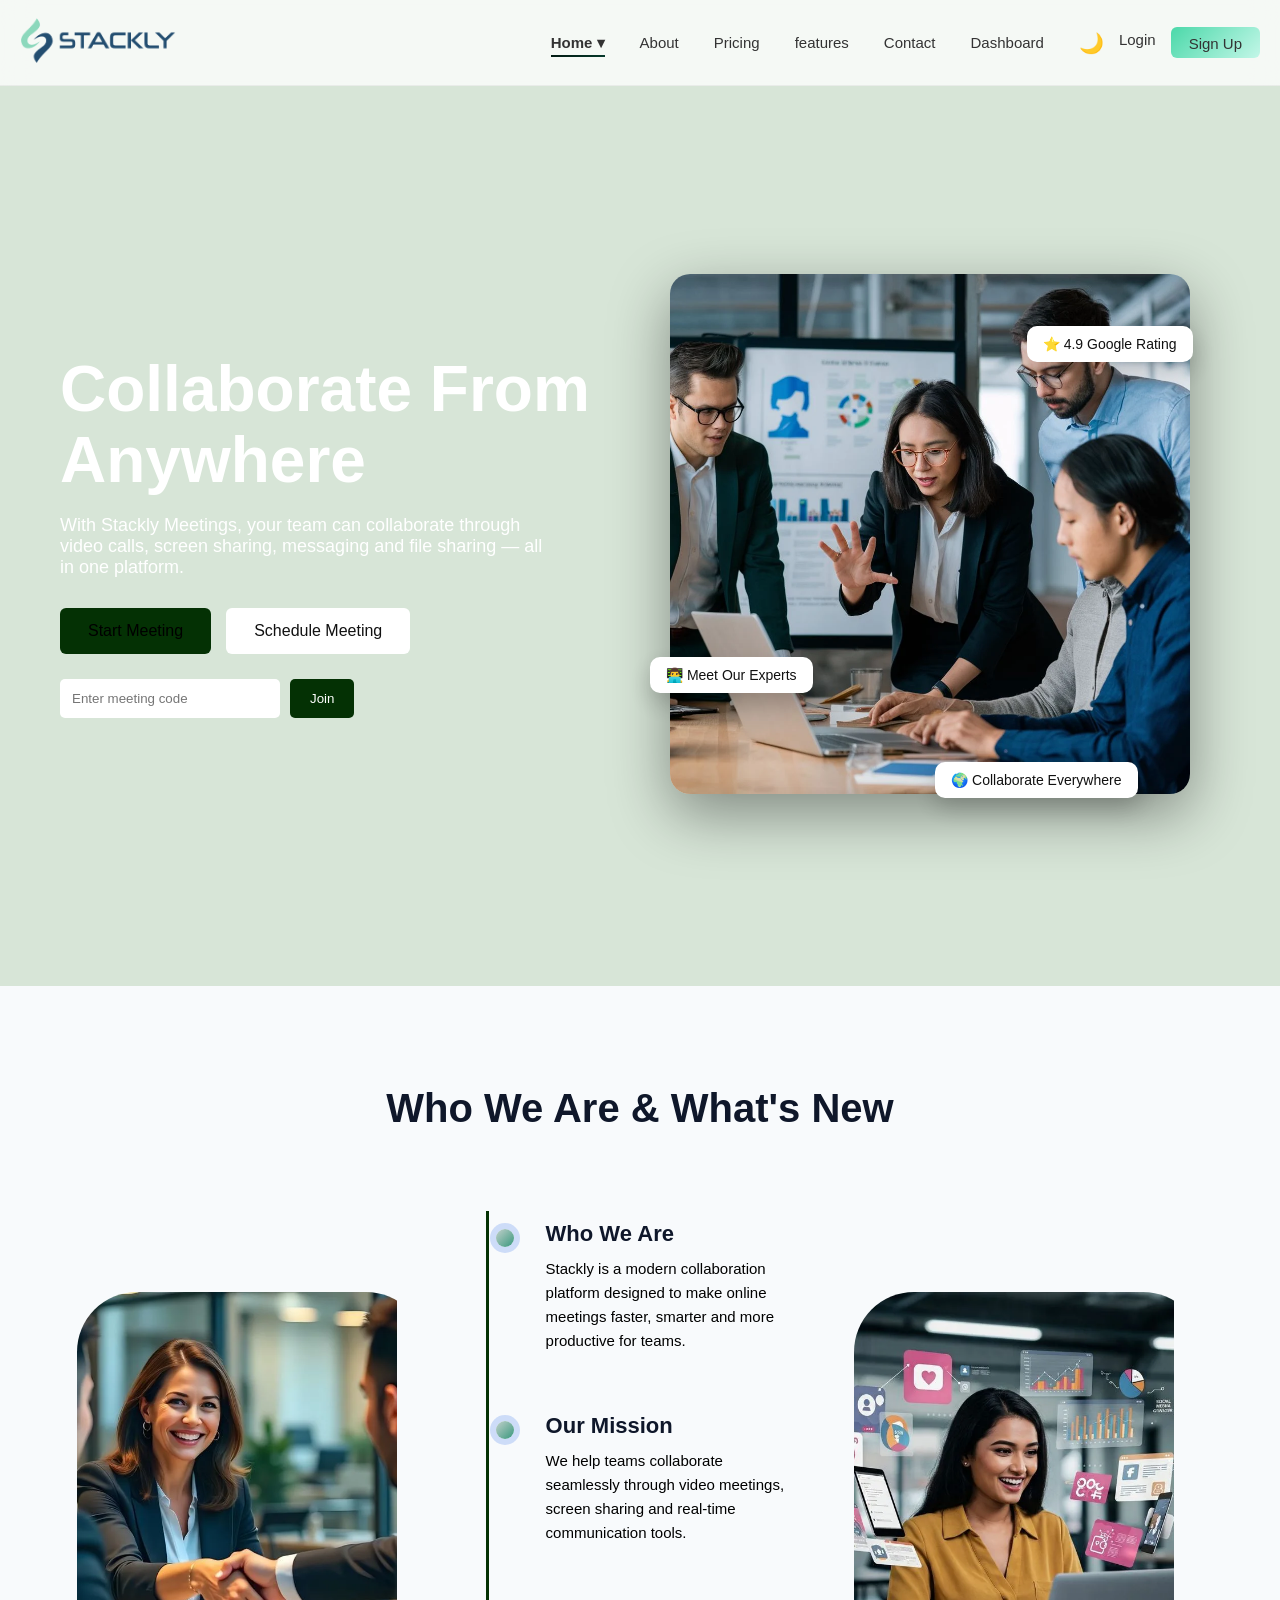
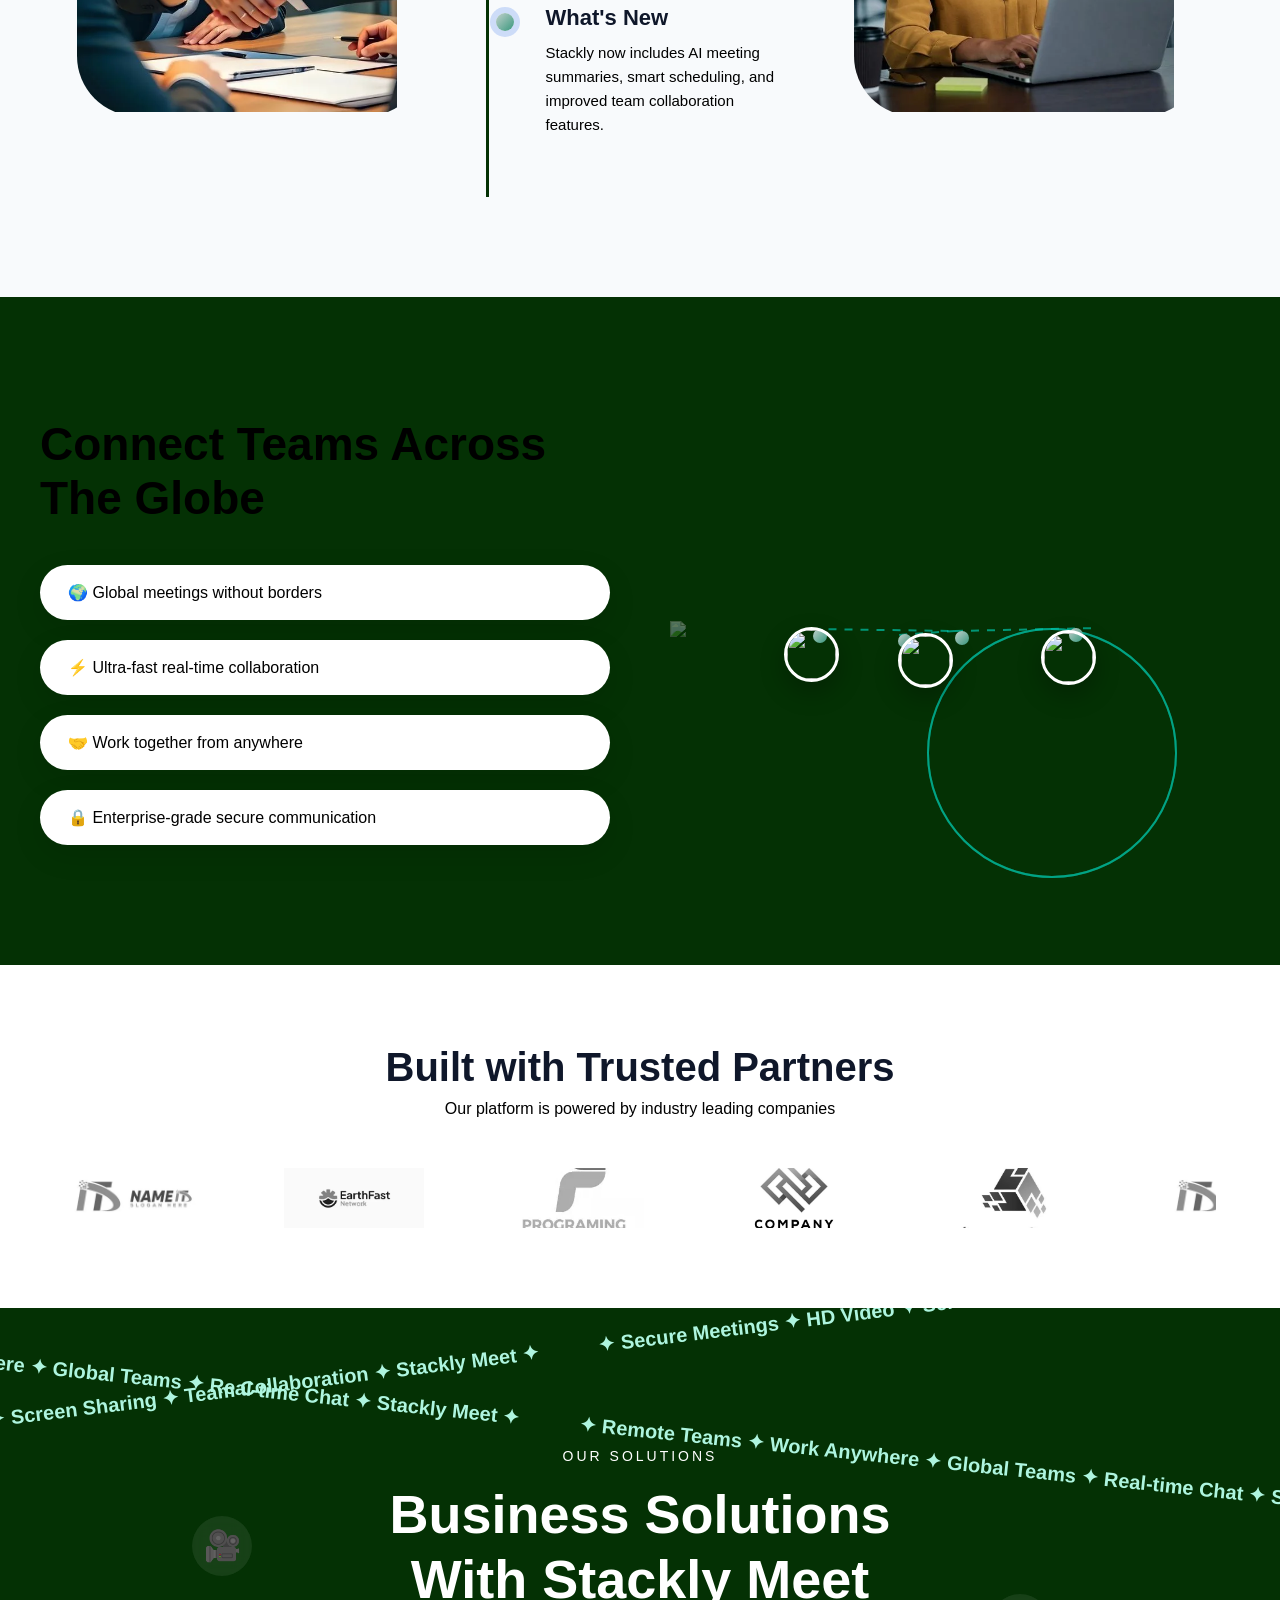
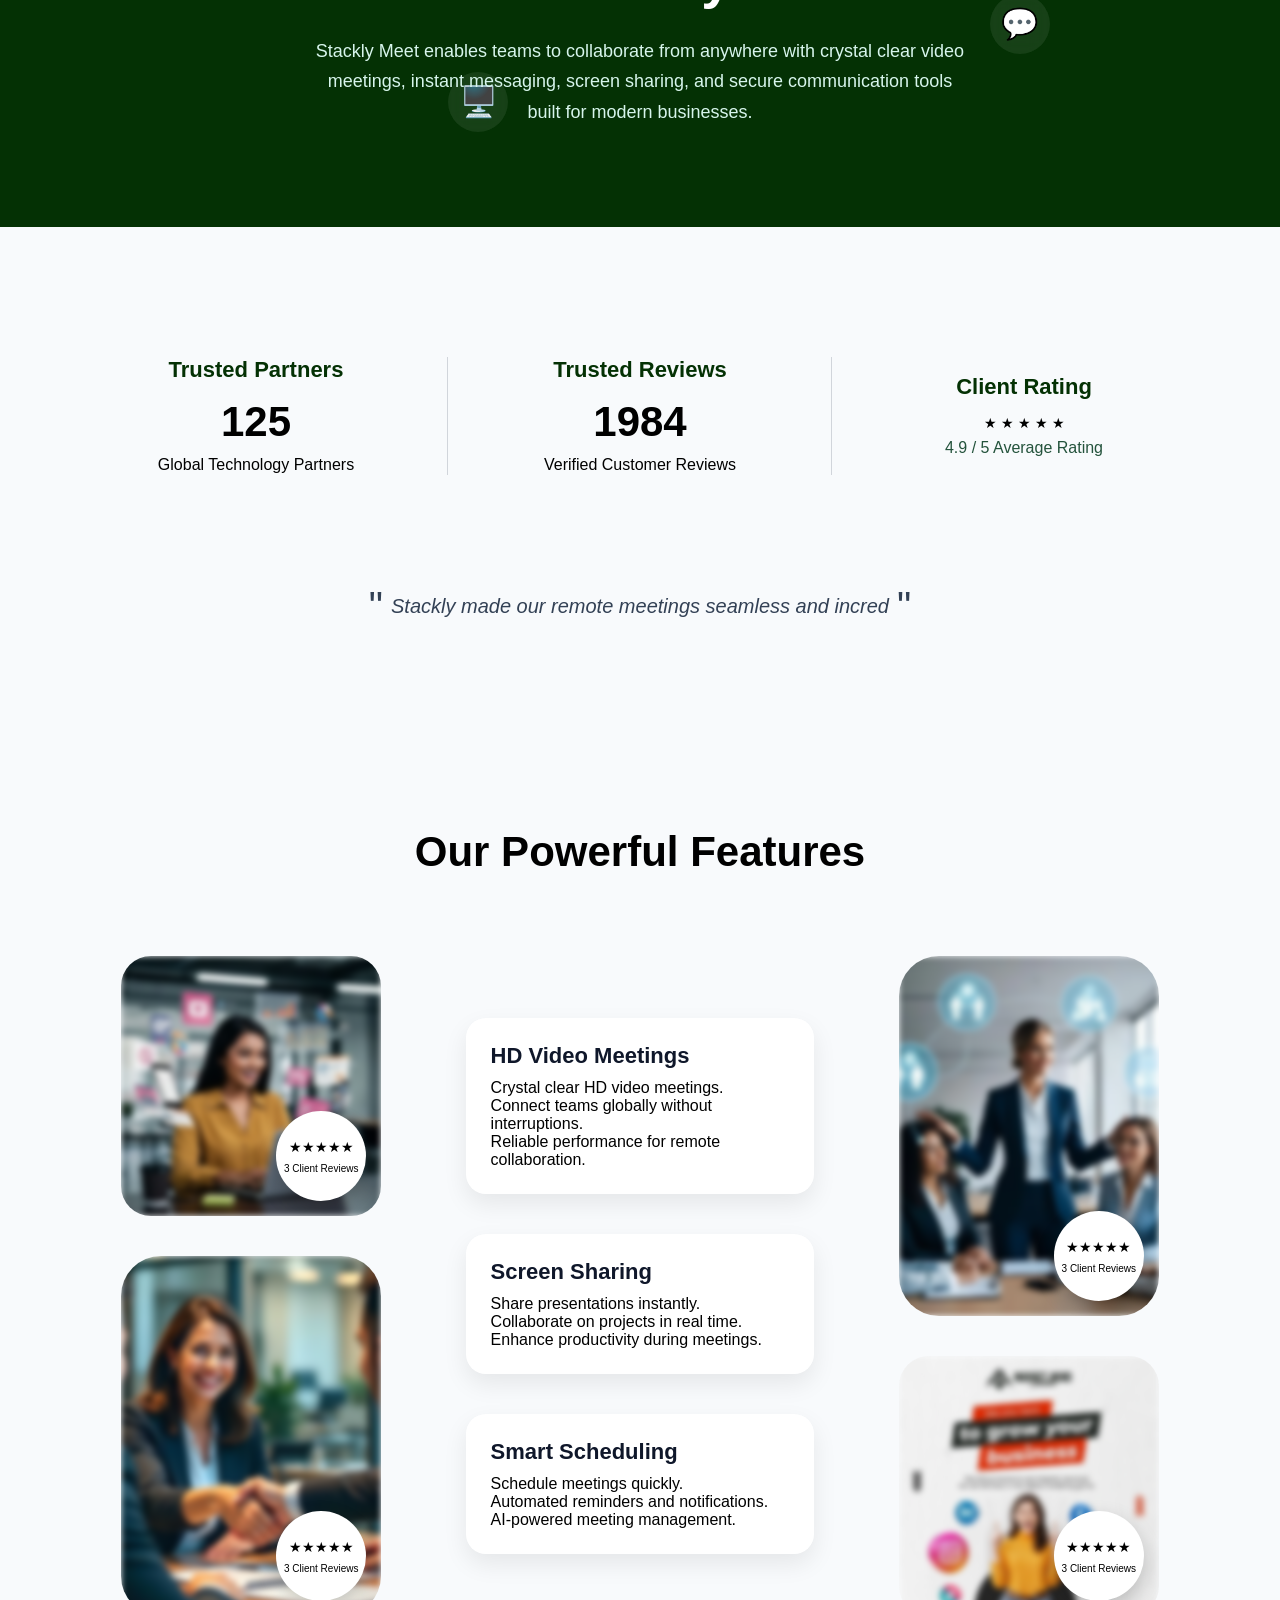
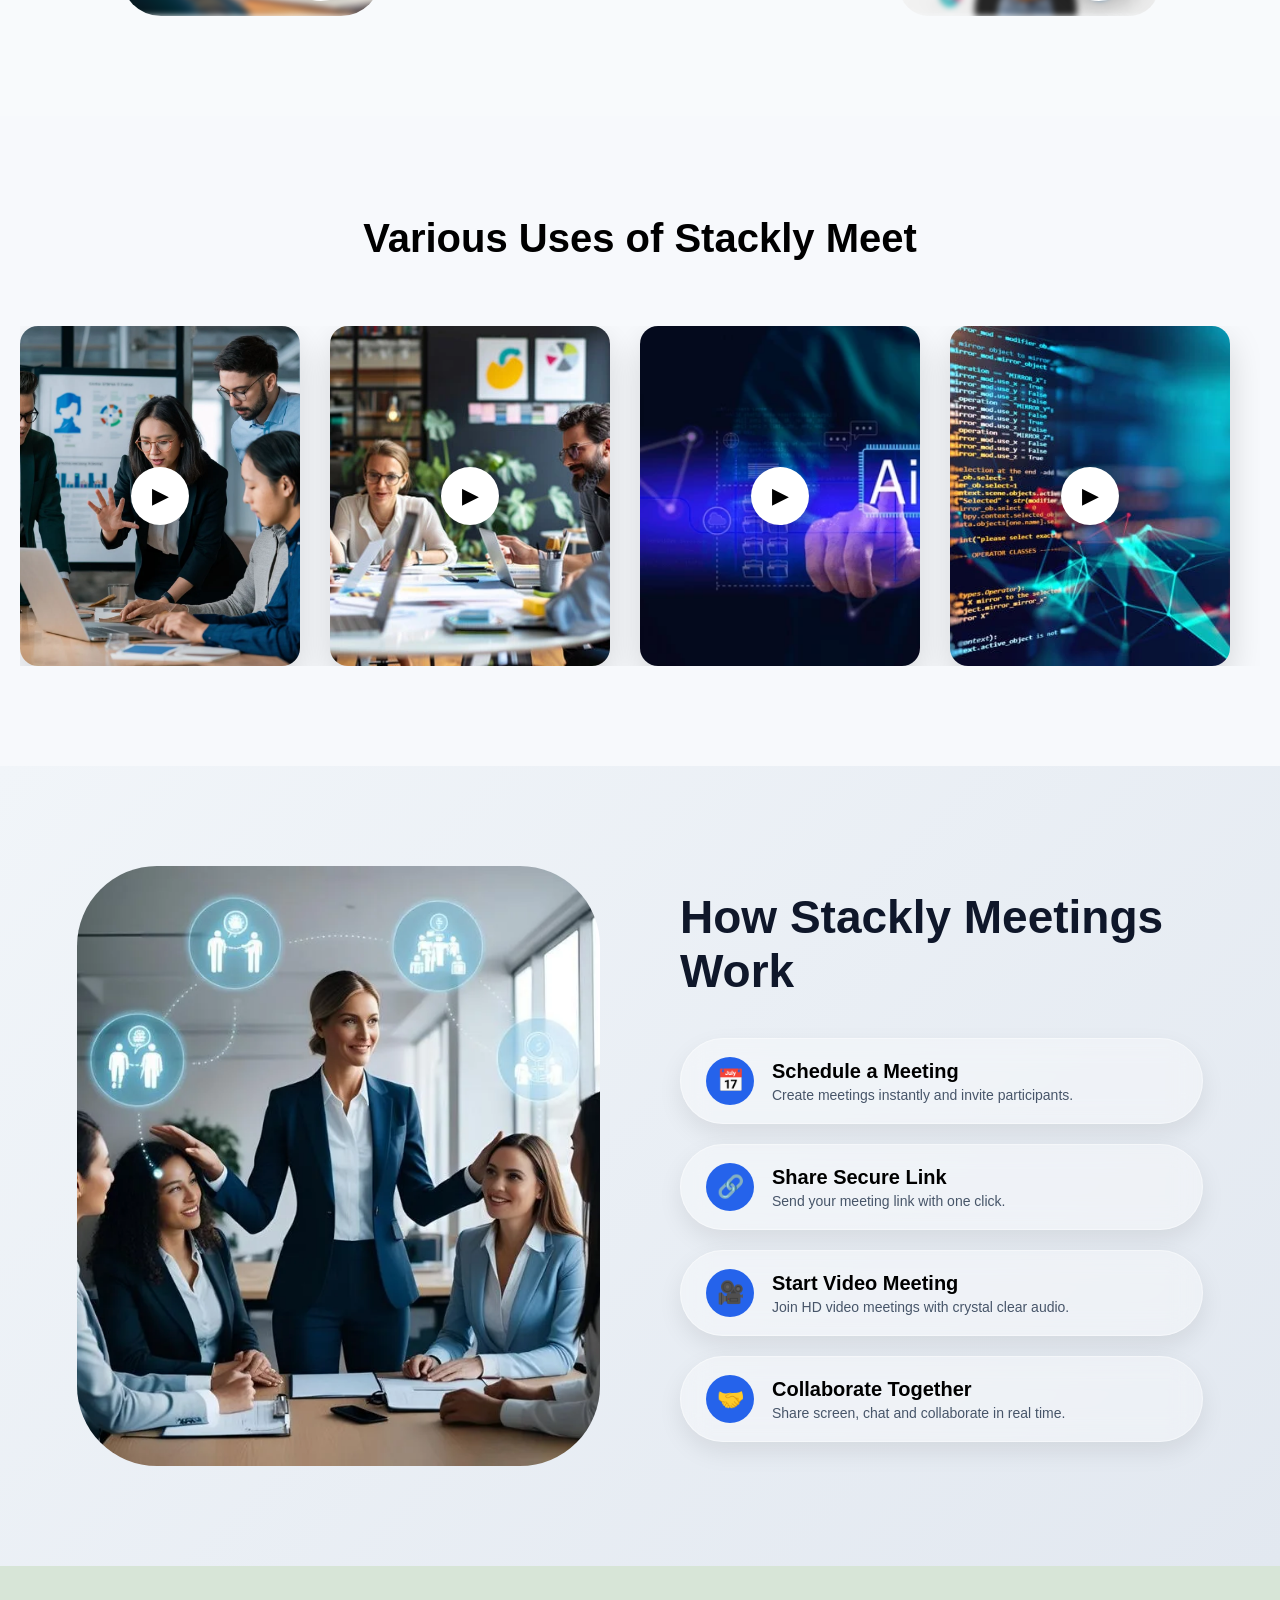
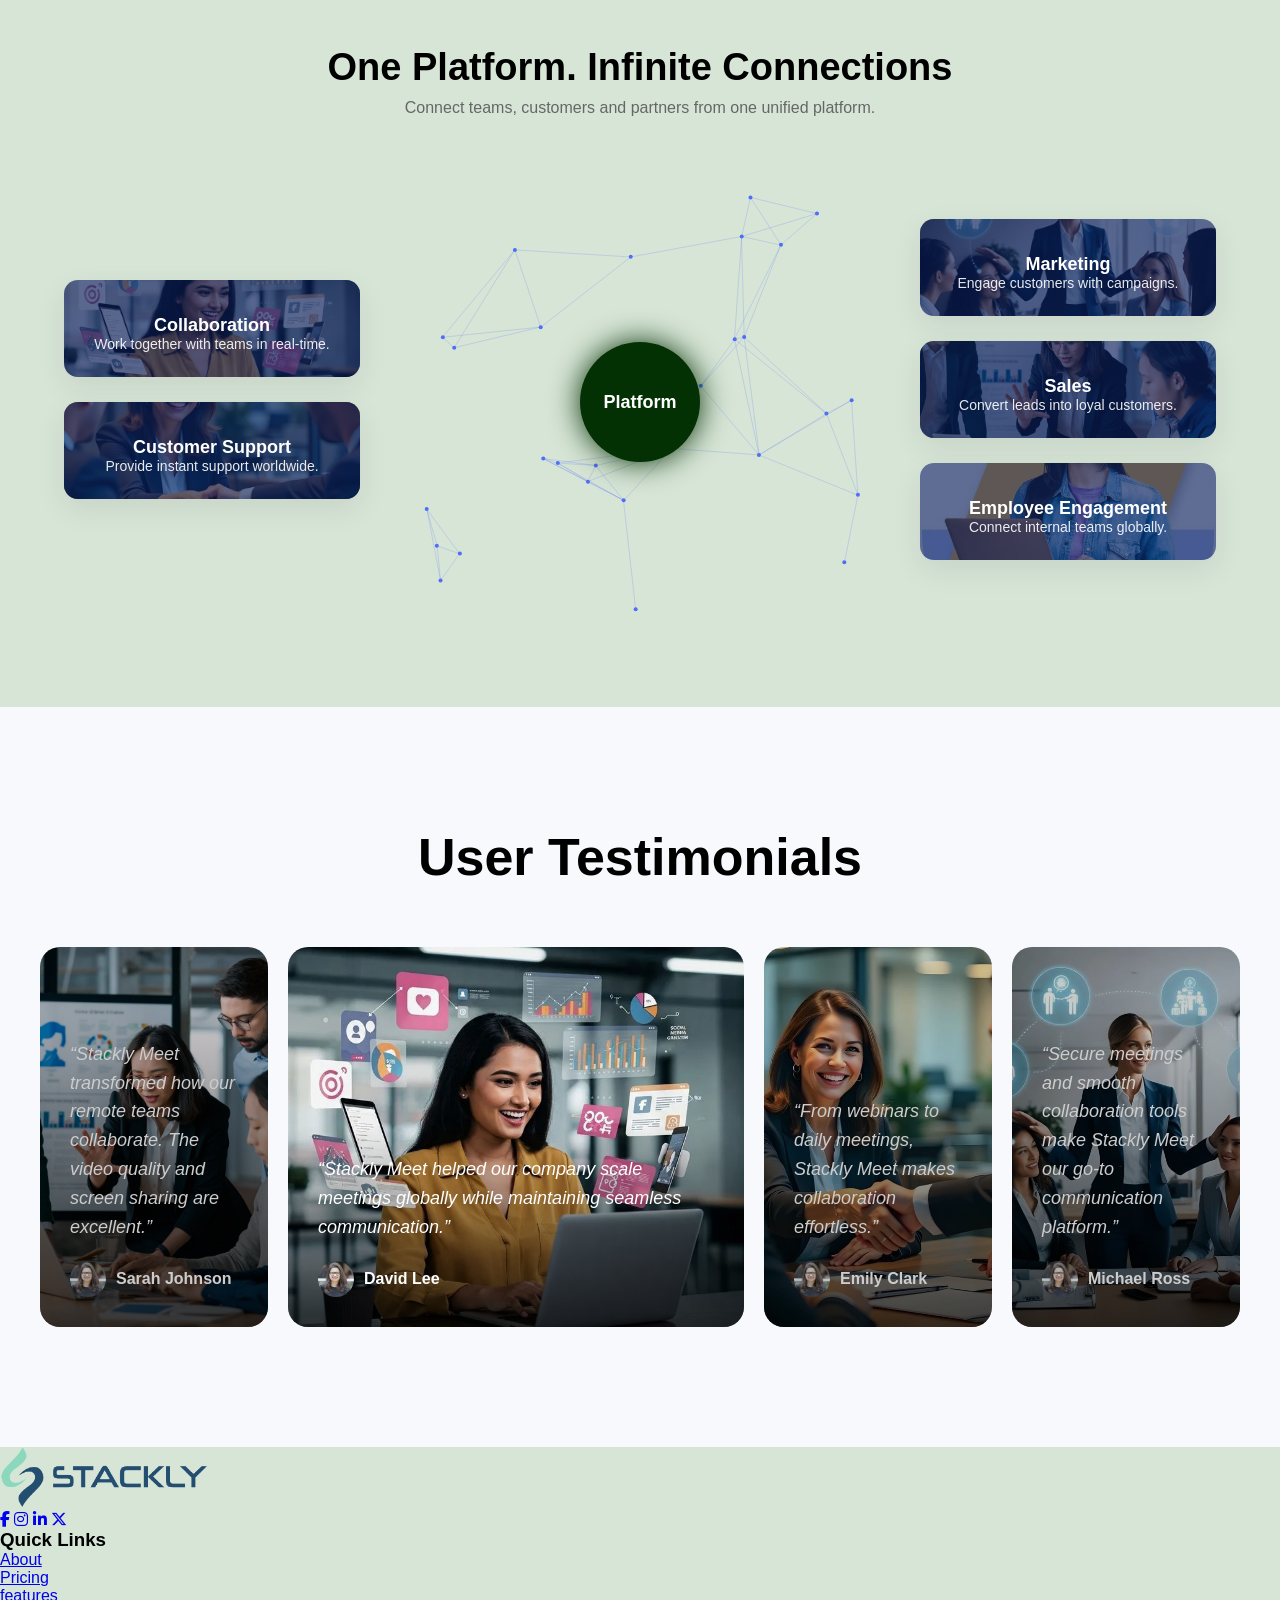
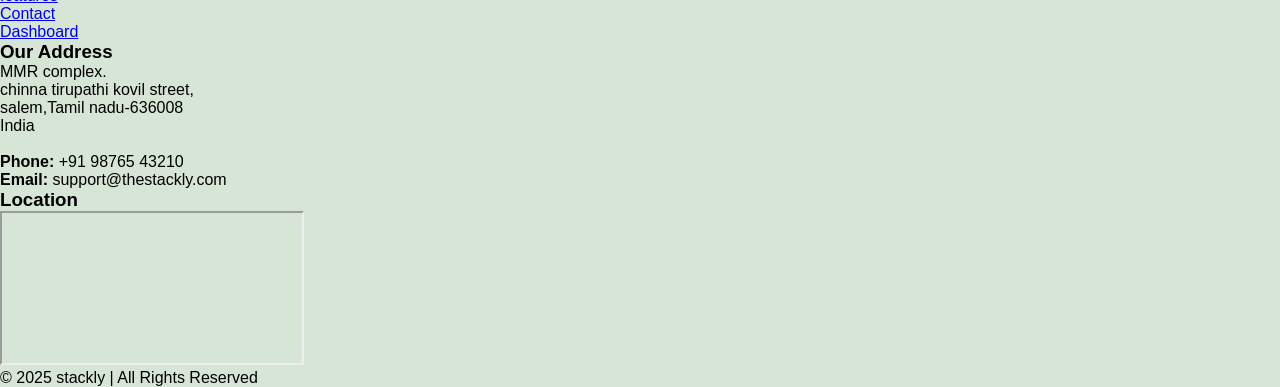
==== index.html @ 411fa5bf "Add files via upload" ====
<!DOCTYPE html>
<html lang="en">
<head>
<meta charset="UTF-8">
<meta name="viewport" content="width=device-width, initial-scale=1.0">
<link rel="stylesheet" href="style.css">
<link rel="stylesheet" href="https://unpkg.com/aos@2.3.4/dist/aos.css"/>
<link rel="stylesheet" href="https://cdnjs.cloudflare.com/ajax/libs/font-awesome/6.5.0/css/all.min.css">

<script src="https://unpkg.com/aos@2.3.4/dist/aos.js"></script>

<title>Stackly Teams </title>
<script src="https://cdnjs.cloudflare.com/ajax/libs/gsap/3.12.5/gsap.min.js"></script>

<script src="https://cdnjs.cloudflare.com/ajax/libs/gsap/3.12.5/ScrollTrigger.min.js"></script>
<link rel="stylesheet" href="https://unpkg.com/aos@2.3.4/dist/aos.css"/>
<script src="https://unpkg.com/@lottiefiles/lottie-player@latest/dist/lottie-player.js"></script>
<link rel="stylesheet" href="https://unpkg.com/aos@2.3.4/dist/aos.css"/>


</head>

<script src="https://unpkg.com/aos@2.3.4/dist/aos.js"></script>

<script>
AOS.init({
duration:1000,
once:true
});
</script>
<body>
    

<header class="header" id="header">

<div class="nav-container">

<!-- STACKLY LOGO -->

<div class="logo">
    <a href="./index.html">
<img src="./logo.webp" alt="Stackly Logo"></a>
</div>

<div class="menu-toggle" id="menuToggle">☰</div>

<ul class="nav-menu" id="navMenu">

<li class="dropdown">

<a href="./index.html" class="active">Home ▾</a>

<div class="dropdown-menu">
<a href="./index.html">Home 1</a>
<a href="./home2.html">Home 2</a>
</div>

</li>

<li><a href="./about.html">About</a></li>
<li><a href="./pricing.html">Pricing</a></li>
<li><a href="./features.html">features</a></li>
<li><a href="./contact.html">Contact</a></li>
<li><a href="./dashboard.html">Dashboard</a></li>

<li class="nav-buttons">

<span class="dark-toggle" id="darkToggle">🌙</span>

<a href="login.html" class="login-btn">Login</a>
<a href="signup.html" class="signup-btn">Sign Up</a>

</li>

</ul>

</div>

</header>
<script src="https://unpkg.com/aos@2.3.4/dist/aos.js"></script>

<script>
AOS.init({
duration:1000,
once:true
});
</script>
<!-- -------------------- -->


<section class="stackly-hero">

    <video class="stackly-hero-bg" autoplay muted loop playsinline>
    <source src="./bg.mp4" type="video/mp4">
    </video>
    
    <div class="stackly-hero-overlay"></div>
    
    <div class="stackly-hero-container">
    
    <!-- LEFT CONTENT -->
    
    <div class="stackly-hero-text">
    
    <h1 class="stackly-hero-title">
    Collaborate From Anywhere
    </h1>
    
    <p class="stackly-hero-desc">
    With Stackly Meetings, your team can collaborate through video calls,
    screen sharing, messaging and file sharing — all in one platform.
    </p>
    
    <div class="stackly-hero-buttons">
    
    <button class="stackly-btn-primary" onclick="stacklyStartMeeting()">
    Start Meeting
    </button>
    
    <button class="stackly-btn-secondary" onclick="stacklyScheduleMeeting()">
    Schedule Meeting
    </button>
    
    </div>
    
    <div class="stackly-meeting-input">
    
    <input type="text" id="stacklyMeetingCode" placeholder="Enter meeting code">
    
    <button onclick="stacklyJoinMeeting()">Join</button>
    
    </div>
    
    <div class="stackly-error" id="stacklyErrorText">
    Please enter meeting code
    </div>
    
    </div>
    
    
    <!-- RIGHT IMAGE -->
    
    <div class="stackly-hero-image">
    
    <img src="./meet.webp" alt="meeting image">
    
    
    <div class="stackly-float-card card1">
    ⭐ 4.9 Google Rating
    </div>
    
    <div class="stackly-float-card card2">
    👨‍💻 Meet Our Experts
    </div>
    
    <div class="stackly-float-card card3">
    🌍 Collaborate Everywhere
    </div>
    
    </div>
    
    </div>
    
    </section>


    <style>
        .stackly-hero{
position:relative;
width:100%;
min-height:100vh;
display:flex;
align-items:center;
overflow:hidden;
}

.stackly-hero-bg{
position:absolute;
top:0;
left:0;
width:100%;
height:100%;
object-fit:cover;
z-index:0;
}

.stackly-hero-overlay{
position:absolute;
top:0;
left:0;
width:100%;
height:100%;
/* background:rgba(0,0,0,0.45); */
z-index:1;
}

.stackly-hero-container{
position:relative;
z-index:2;
max-width:1200px;
margin:auto;
display:flex;
align-items:center;
gap:60px;
padding:80px 20px;
color:white;
}

/* LEFT CONTENT */

.stackly-hero-text{
flex:1;
animation:stacklyFadeUp 1s ease forwards;
}

.stackly-hero-title{
font-size:64px;
font-weight:800;
line-height:1.1;
margin-bottom:20px;
}

.stackly-hero-desc{
font-size:18px;
margin-bottom:30px;
max-width:500px;
}

/* BUTTONS */

.stackly-hero-buttons{
display:flex;
gap:15px;
margin-bottom:25px;
}

.stackly-btn-primary{
background: rgb(4, 49, 4);
border:none;
padding:14px 28px;
color:black;
font-size:16px;
border-radius:6px;
cursor:pointer;
}

.stackly-btn-secondary{
background:white;
color:#111;
border:none;
padding:14px 28px;
font-size:16px;
border-radius:6px;
cursor:pointer;
}

/* MEETING INPUT */

.stackly-meeting-input{
display:flex;
gap:10px;
}

.stackly-meeting-input input{
padding:12px;
border:none;
border-radius:5px;
width:220px;
}

.stackly-meeting-input button{
padding:12px 20px;
background:rgb(4, 49, 4);
border:none;
color:white;
border-radius:5px;
cursor:pointer;
}

.stackly-error{
color:rgb(4, 49, 4);
margin-top:10px;
display:none;
}

/* RIGHT IMAGE */

.stackly-hero-image{
flex:1;
position:relative;
animation:stacklyFadeUp 1.5s ease forwards;
}

.stackly-hero-image img{
width:100%;
max-width:520px;
border-radius:20px;
box-shadow:0 20px 60px rgba(0,0,0,0.4);
}

/* FLOATING CARDS */

.stackly-float-card{
position:absolute;
background:white;
color:#111;
padding:10px 16px;
border-radius:10px;
font-size:14px;
box-shadow:0 10px 25px rgba(0,0,0,0.2);
animation:stacklyFloat 4s ease-in-out infinite;
}

.card1{
top:10%;
right:5%;
}

.card2{
bottom:20%;
left:-20px;
}

.card3{
bottom:0;
right:15%;
}

/* ANIMATIONS */

@keyframes stacklyFadeUp{
from{
opacity:0;
transform:translateY(40px);
}
to{
opacity:1;
transform:translateY(0);
}
}

@keyframes stacklyFloat{
0%{transform:translateY(0)}
50%{transform:translateY(-10px)}
100%{transform:translateY(0)}
}


@media (max-width:1024px){

.stackly-hero-title{
font-size:48px;
}

.stackly-hero-container{
flex-direction:column;
text-align:center;
}

.stackly-hero-image img{
max-width:420px;
}

}

@media (max-width:768px){

.stackly-hero-title{
font-size:36px;
}

.stackly-meeting-input{
flex-direction:column;
align-items:center;
}

.stackly-meeting-input input{
width:100%;
max-width:260px;
}

}

@media (max-width:480px){

.stackly-hero-title{
font-size:30px;
}

.stackly-hero-desc{
font-size:15px;
}

.stackly-hero-buttons{
flex-direction:column;
}

.stackly-float-card{
font-size:12px;
padding:8px 12px;
}

}
        </style>

        <script>
            

function stacklyStartMeeting(){
window.location.href="404.html";
}

function stacklyScheduleMeeting(){
window.location.href="404.html";
}

function stacklyJoinMeeting(){

let code=document.getElementById("stacklyMeetingCode").value.trim();

let error=document.getElementById("stacklyErrorText");

if(code===""){
error.style.display="block";
}
else{
window.location.href="404.html";
}

}

</script>

<!-- ------------------- -->

<section class="stk-about-section">

    <h2 class="stk-about-title" data-aos="fade-up">Who We Are & What's New</h2>
    
    <div class="stk-about-wrapper">
    
    <!-- LEFT IMAGE -->
    <div class="stk-about-img-box" data-aos="fade-right">
    
    <div class="stk-img-container">
    
    <img src="./meet2.webp" class="stk-about-img">
    
    <div class="stk-img-overlay">
    
    <lottie-player 
    src="https://assets2.lottiefiles.com/packages/lf20_usmfx6bp.json"
    background="transparent"
    speed="1"
    loop
    autoplay>
    </lottie-player>
    
    </div>
    
    </div>
    
    </div>
    
    
    <!-- CENTER CONTENT -->
    <div class="stk-about-center">
    
    <div class="stk-about-item" data-aos="fade-up">
    
    <div class="stk-dot"></div>
    
    <lottie-player
    src="https://assets10.lottiefiles.com/packages/lf20_tno6cg2w.json"
    background="transparent"
    speed="1"
    style="width:60px">
    </lottie-player>
    
    <h3>Who We Are</h3>
    
    <p>
    Stackly is a modern collaboration platform designed to make
    online meetings faster, smarter and more productive for teams.
    </p>
    
    </div>
    
    
    <div class="stk-about-item" data-aos="fade-up" data-aos-delay="200">
    
    <div class="stk-dot"></div>
    
    <lottie-player
    src="https://assets4.lottiefiles.com/packages/lf20_5ngs2ksb.json"
    background="transparent"
    speed="1"
    style="width:60px">
    </lottie-player>
    
    <h3>Our Mission</h3>
    
    <p>
    We help teams collaborate seamlessly through video meetings,
    screen sharing and real-time communication tools.
    </p>
    
    </div>
    
    
    <div class="stk-about-item" data-aos="fade-up" data-aos-delay="400">
    
    <div class="stk-dot"></div>
    
    <lottie-player
    src="https://assets9.lottiefiles.com/packages/lf20_qp1q7mct.json"
    background="transparent"
    speed="1"
    style="width:60px">
    </lottie-player>
    
    <h3>What's New</h3>
    
    <p>
    Stackly now includes AI meeting summaries, smart scheduling,
    and improved team collaboration features.
    </p>
    
    </div>
    
    </div>
    
    
    <!-- RIGHT IMAGE -->
    <div class="stk-about-img-box" data-aos="fade-left">
    
    <div class="stk-img-container">
    
    <img src="./meet1.webp" class="stk-about-img">
    
    <div class="stk-img-overlay">
    
    <lottie-player
    src="https://assets2.lottiefiles.com/packages/lf20_usmfx6bp.json"
    background="transparent"
    speed="1"
    loop
    autoplay>
    </lottie-player>
    
    </div>
    
    </div>
    
    </div>
    
    </div>
    
    </section>

    <style>
        /* SECTION */

.stk-about-section{

padding:100px 6%;
background:#f8fafc;
font-family:Arial, sans-serif;

}


/* TITLE */

.stk-about-title{

text-align:center;
font-size:40px;
font-weight:800;
margin-bottom:80px;
color:#0f172a;

}


/* GRID */

.stk-about-wrapper{

display:grid;
grid-template-columns:1fr 1fr 1fr;
align-items:center;
gap:40px;

}


/* IMAGE BOX */

.stk-img-container{

position:relative;
overflow:hidden;
border-radius:60px;

}


/* IMAGE */

.stk-about-img{

width:320px;
height:420px;
object-fit:cover;

animation:stkFloat 6s ease-in-out infinite;

transition:transform .4s;

}

.stk-img-container:hover .stk-about-img{

transform:scale(1.1);

}


/* HOVER OVERLAY */

.stk-img-overlay{

position:absolute;
top:0;
left:0;
width:100%;
height:100%;

background:rgba(0,0,0,0.45);

display:flex;
align-items:center;
justify-content:center;

opacity:0;
transition:.4s;

}

.stk-img-container:hover .stk-img-overlay{

opacity:1;

}


/* TIMELINE */

.stk-about-center{

position:relative;
padding:0 20px;

}


/* LINE */

.stk-about-center::before{

content:"";
position:absolute;
left:20px;
top:0;
bottom:0;
width:3px;
background:rgb(4, 49, 4);

}


/* ITEM */

.stk-about-item{

margin-bottom:60px;
padding-left:60px;
position:relative;

}


/* DOT */

.stk-dot{

position:absolute;
left:10px;
top:8px;
width:18px;
height:18px;
background:linear-gradient(135deg,#c3d1cc,#37977c);
border-radius:50%;
box-shadow:0 0 0 6px rgba(37,99,235,0.2);

}


/* TEXT */

.stk-about-item h3{

font-size:22px;
margin:10px 0;
color:#0f172a;

}

.stk-about-item p{

font-size:15px;
line-height:1.6;
color:# black;

}


/* FLOAT ANIMATION */

@keyframes stkFloat{

0%{transform:translateY(0)}

50%{transform:translateY(-20px)}

100%{transform:translateY(0)}

}


/* TABLET */

@media(max-width:1024px){

.stk-about-wrapper{

grid-template-columns:1fr;

text-align:center;

}

.stk-about-center::before{

left:50%;
transform:translateX(-50%);

}

.stk-about-item{

padding-left:0;

}

.stk-dot{

left:50%;
transform:translateX(-50%);

}

}


/* MOBILE */

@media(max-width:768px){

.stk-about-title{

font-size:28px;

}

.stk-about-img{

width:240px;
height:320px;

}

}
    </style>
        

<!-- ------------------- -->




<section class="stackly-network-section">

    <div class="stackly-network-container">
    
    <!-- LEFT CONTENT -->
    
    <div class="stackly-network-content">
    
    <h2 class="stackly-network-title">
    Connect Teams Across The Globe
    </h2>
    
    <div class="stackly-network-points">
    
    <div class="stackly-network-point">
    🌍 Global meetings without borders
    </div>
    
    <div class="stackly-network-point">
    ⚡ Ultra-fast real-time collaboration
    </div>
    
    <div class="stackly-network-point">
    🤝 Work together from anywhere
    </div>
    
    <div class="stackly-network-point">
    🔒 Enterprise-grade secure communication
    </div>
    
    </div>
    
    </div>
    
    
    <!-- RIGHT MAP -->
    
    <div class="stackly-network-map">
    
    <div class="stackly-map-bg"></div>
    
    <img src="https://upload.wikimedia.org/wikipedia/commons/8/80/World_map_-_low_resolution.svg"
    class="stackly-world-map">
    
    
    <!-- DATA WAVES -->
    
    <div class="stackly-wave wave1"></div>
    <div class="stackly-wave wave2"></div>
    <div class="stackly-wave wave3"></div>
    
    
    <!-- GLOW DOTS -->
    
    <div class="stackly-node n1"></div>
    <div class="stackly-node n2"></div>
    <div class="stackly-node n3"></div>
    <div class="stackly-node n4"></div>
    
    
    <!-- AVATARS -->
    
    <div class="stackly-user u1">
    <img src="https://randomuser.me/api/portraits/women/44.jpg">
    </div>
    
    <div class="stackly-user u2">
    <img src="https://randomuser.me/api/portraits/men/32.jpg">
    </div>
    
    <div class="stackly-user u3">
    <img src="https://randomuser.me/api/portraits/women/68.jpg">
    </div>
    
    
    <!-- CONNECTION LINES -->
    
    <svg class="stackly-network-lines">
    
    <line x1="25%" y1="40%" x2="50%" y2="50%" />
    <line x1="50%" y1="50%" x2="75%" y2="35%" />
    <line x1="50%" y1="50%" x2="40%" y2="70%" />
    
    </svg>
    
    </div>
    
    </div>
    
    </section>


    <style>
        .stackly-network-section{
padding:120px 20px;
background:rgb(4, 49, 4);
overflow:hidden;
}

.stackly-network-container{

max-width:1200px;
margin:auto;

display:flex;
align-items:center;
gap:60px;

}

/* LEFT SIDE */

.stackly-network-content{
flex:1;
}

.stackly-network-title{

font-size:46px;
font-weight:800;
margin-bottom:40px;

opacity:0;
transform:translateY(40px);
transition:0.8s;

}

.stackly-network-points{
display:flex;
flex-direction:column;
gap:20px;
}

.stackly-network-point{

background:white;

padding:18px 28px;

border-radius:50px;

box-shadow:0 10px 30px rgba(0,0,0,.1);

font-size:16px;

opacity:0;
transform:translateY(40px);
transition:0.8s;

}

/* RIGHT MAP */

.stackly-network-map{
flex:1;
position:relative;
}

/* MAP BACKGROUND */

.stackly-map-bg{

position:absolute;
width:100%;
height:100%;

background:url("https://www.transparenttextures.com/patterns/cubes.png");
opacity:.15;

}

/* MAP IMAGE */

.stackly-world-map{
width:100%;
opacity:.35;
position:relative;
z-index:2;
}

/* DATA WAVES */

.stackly-wave{

position:absolute;

width:250px;
height:250px;

border:2px solid rgba(0,194,168,.4);

border-radius:50%;

animation:stacklyWave 4s linear infinite;

}

.wave1{top:35%;left:45%}
.wave2{top:35%;left:45%;animation-delay:1s}
.wave3{top:35%;left:45%;animation-delay:2s}

@keyframes stacklyWave{

0%{
transform:scale(.2);
opacity:1;
}

100%{
transform:scale(2);
opacity:0;
}

}

/* GLOWING NODES */

.stackly-node{

position:absolute;
width:14px;
height:14px;

background:linear-gradient(135deg,#c3d1cc,#37977c);

border-radius:50%;

animation:stacklyPulse 2s infinite;

z-index:3;

}

.n1{top:40%;left:25%}
.n2{top:50%;left:50%}
.n3{top:35%;left:70%}
.n4{top:65%;left:40%}

@keyframes stacklyPulse{

0%{box-shadow:0 0 0 0 rgba(0,194,168,.7)}
70%{box-shadow:0 0 0 18px rgba(0,194,168,0)}
100%{box-shadow:0 0 0 0 rgba(0,194,168,0)}

}

/* AVATARS */

.stackly-user{

position:absolute;

width:55px;
height:55px;

border-radius:50%;
overflow:hidden;

border:3px solid white;

box-shadow:0 10px 25px rgba(0,0,0,.25);

animation:stacklyFloat 4s ease-in-out infinite;

z-index:4;

}

.stackly-user img{
width:100%;
height:100%;
object-fit:cover;
}

.u1{top:30%;left:20%}
.u2{top:45%;left:65%}
.u3{top:60%;left:40%}

@keyframes stacklyFloat{

0%{transform:translateY(0)}
50%{transform:translateY(-10px)}
100%{transform:translateY(0)}

}

/* CONNECTION LINES */

.stackly-network-lines{

position:absolute;
top:0;
left:0;

width:100%;
height:100%;

z-index:2;
pointer-events:none;

}

.stackly-network-lines line{

stroke:#00c2a8;
stroke-width:2;
stroke-dasharray:8;

animation:stacklyDash 6s linear infinite;

opacity:.7;

}

@keyframes stacklyDash{

from{stroke-dashoffset:0}
to{stroke-dashoffset:100}

}


@media (max-width:1024px){

.stackly-network-container{
flex-direction:column;
text-align:center;
}

.stackly-network-title{
font-size:36px;
}

}

@media (max-width:768px){

.stackly-network-title{
font-size:30px;
}

.stackly-network-point{
font-size:14px;
padding:14px 20px;
}

.stackly-user{
width:40px;
height:40px;
}

}

@media (max-width:480px){

.stackly-network-section{
padding:80px 15px;
}

.stackly-network-title{
font-size:24px;
}

.stackly-node{
width:10px;
height:10px;
}

}
    </style>


<script>
    

const stacklyItems=document.querySelectorAll(
".stackly-network-title, .stackly-network-point"
);

const stacklyReveal=new IntersectionObserver(entries=>{

entries.forEach(entry=>{

if(entry.isIntersecting){

entry.target.style.opacity=1;
entry.target.style.transform="translateY(0)";

}

});

},{threshold:0.3});

stacklyItems.forEach(el=>stacklyReveal.observe(el));


</script>
<!-- ------------------ -->

<section class="stk-partner-section">

    <h2 class="stk-partner-title">Built with Trusted Partners</h2>
    <p class="stk-partner-sub">Our platform is powered by industry leading companies</p>
    
    <div class="stk-partner-slider">
    
    <div class="stk-partner-track">
    
    <!-- BRAND 1 -->
    <div class="stk-partner-logo">
    <img src="./IT1.webp" class="logo-gray">
    <img src="./IT1.webp" class="logo-color">
    </div>
    
    <!-- BRAND 2 -->
    <div class="stk-partner-logo">
    <img src="./IT2.webp" class="logo-gray">
    <img src="./IT2.webp" class="logo-color">
    </div>
    
    <!-- BRAND 3 -->
    <div class="stk-partner-logo">
    <img src="./IT3.webp" class="logo-gray">
    <img src="./IT3.webp" class="logo-color">
    </div>
    
    <!-- BRAND 4 -->
    <div class="stk-partner-logo">
    <img src="./IT4.webp" class="logo-gray">
    <img src="./IT4.webp" class="logo-color">
    </div>
    
    <!-- BRAND 5 -->
    <div class="stk-partner-logo">
    <img src="./IT5.webp" class="logo-gray">
    <img src="./IT5.webp" class="logo-color">
    </div>
    
    <!-- DUPLICATE FOR LOOP -->
    <div class="stk-partner-logo">
    <img src="./IT1.webp" class="logo-gray">
    <img src="./IT1.webp" class="logo-color">
    </div>
    
    <div class="stk-partner-logo">
    <img src="./IT2.webp" class="logo-gray">
    <img src="./IT2.webp" class="logo-color">
    </div>
    
    <div class="stk-partner-logo">
    <img src="./IT3.webp" class="logo-gray">
    <img src="./IT3.webp" class="logo-color">
    </div>
    
    <div class="stk-partner-logo">
    <img src="./IT4.webp" class="logo-gray">
    <img src="./IT4.webp" class="logo-color">
    </div>
    
    <div class="stk-partner-logo">
    <img src="./IT5.webp" class="logo-gray">
    <img src="./IT5.webp" class="logo-color">
    </div>
    
    </div>
    </div>
    
    </section>

    <style>
        /* SECTION */

.stk-partner-section{
padding:80px 5%;
text-align:center;
background:#ffffff;
font-family:Arial, sans-serif;
overflow:hidden;
}

/* TITLE */

.stk-partner-title{
font-size:40px;
font-weight:800;
margin-bottom:10px;
color:#0f172a;
}

.stk-partner-sub{
font-size:16px;
color: black;
margin-bottom:50px;
}

/* SLIDER */

.stk-partner-slider{
width:100%;
overflow:hidden;
position:relative;
}

/* TRACK */

.stk-partner-track{
display:flex;
align-items:center;
gap:80px;
width:max-content;
animation:stkScroll 20s linear infinite;
}

/* LOGO BOX */

.stk-partner-logo{
position:relative;
width:140px;
height:60px;
display:flex;
align-items:center;
justify-content:center;
cursor:pointer;
}

/* LOGO */

.stk-partner-logo img{
max-width:100%;
position:absolute;
transition:opacity .3s ease;
}

/* GRAY LOGO */

.logo-gray{
opacity:1;
filter:grayscale(100%);
}

/* COLOR LOGO */

.logo-color{
opacity:0;
}

/* HOVER */

.stk-partner-logo:hover .logo-gray{
opacity:0;
}

.stk-partner-logo:hover .logo-color{
opacity:1;
filter:none;
transform:scale(1.1);
}

/* PAUSE ON HOVER */

.stk-partner-slider:hover .stk-partner-track{
animation-play-state:paused;
}

/* SCROLL ANIMATION */

@keyframes stkScroll{

0%{
transform:translateX(0);
}

100%{
transform:translateX(-50%);
}

}


/* TABLET */

@media(max-width:1024px){

.stk-partner-title{
font-size:32px;
}

.stk-partner-track{
gap:60px;
}

.stk-partner-logo{
width:120px;
}

}


/* MOBILE */

@media(max-width:768px){

.stk-partner-title{
font-size:26px;
}

.stk-partner-sub{
font-size:14px;
}

.stk-partner-track{
gap:40px;
animation-duration:16s;
}

.stk-partner-logo{
width:100px;
height:50px;
}

}
    </style>

<!-- --------------------- -->
<section class="stackly-premium-section">

    <!-- MOVING RIBBONS -->
    
    <div class="stackly-ribbon-wrapper">
    
    <div class="stackly-ribbon stackly-ribbon-one">
    <div class="stackly-ribbon-track">
    <span>✦ Secure Meetings ✦ HD Video ✦ Screen Sharing ✦ Team Collaboration ✦ Stackly Meet ✦</span>
    <span>✦ Secure Meetings ✦ HD Video ✦ Screen Sharing ✦ Team Collaboration ✦ Stackly Meet ✦</span>
    </div>
    </div>
    
    <div class="stackly-ribbon stackly-ribbon-two">
    <div class="stackly-ribbon-track reverse">
    <span>✦ Remote Teams ✦ Work Anywhere ✦ Global Teams ✦ Real-time Chat ✦ Stackly Meet ✦</span>
    <span>✦ Remote Teams ✦ Work Anywhere ✦ Global Teams ✦ Real-time Chat ✦ Stackly Meet ✦</span>
    </div>
    </div>
    
    </div>
    
    
    <!-- FLOATING ICONS -->
    
    <div class="stackly-floating-icons">
    
    <div class="stackly-icon icon-video">
    🎥
    </div>
    
    <div class="stackly-icon icon-chat">
    💬
    </div>
    
    <div class="stackly-icon icon-share">
    🖥️
    </div>
    
    </div>
    
    
    <!-- CONTENT -->
    
    <div class="stackly-content">
    
    <p class="stackly-tag">OUR SOLUTIONS</p>
    
    <h2>
   Business Solutions <br>
    With Stackly Meet
    </h2>
    
    <p class="stackly-desc">
    Stackly Meet enables teams to collaborate from anywhere with crystal clear
    video meetings, instant messaging, screen sharing, and secure communication
    tools built for modern businesses.
    </p>
    
    </div>
    
    </section>


    <style>
        /* MAIN SECTION */

.stackly-premium-section{
position:relative;
overflow:hidden;
background:rgb(4, 49, 4);
padding:140px 20px 100px;
color:white;
font-family:system-ui;
}

/* RIBBONS */

.stackly-ribbon-wrapper{
position:absolute;
top:0;
left:0;
width:100%;
height:200px;
pointer-events:none;
}

.stackly-ribbon{
position:absolute;
width:150%;
left:-25%;
white-space:nowrap;
overflow:hidden;
}

.stackly-ribbon-one{
top:20px;
transform:rotate(-7deg);
}

.stackly-ribbon-two{
top:110px;
transform:rotate(6deg);
}

.stackly-ribbon-track{
display:flex;
gap:60px;
font-size:20px;
font-weight:600;
color:#aef5df;
animation:stacklyScroll 26s linear infinite;
}

.stackly-ribbon-track.reverse{
animation-direction:reverse;
}

.stackly-ribbon-track span{
display:flex;
gap:60px;
}

@keyframes stacklyScroll{
0%{
transform:translateX(0);
}
100%{
transform:translateX(-50%);
}
}


/* CONTENT */

.stackly-content{
max-width:850px;
margin:auto;
text-align:center;
position:relative;
z-index:2;
}

.stackly-tag{
letter-spacing:3px;
font-size:14px;
color:linear-gradient(135deg,#c3d1cc,#37977c);
margin-bottom:18px;
}

.stackly-content h2{
font-size:54px;
font-weight:800;
line-height:1.2;
margin-bottom:24px;
}

.stackly-desc{
font-size:18px;
line-height:1.7;
color:#d7f5ec;
max-width:650px;
margin:auto;
}


/* FLOATING ICONS */

.stackly-floating-icons{
position:absolute;
width:100%;
height:100%;
top:0;
left:0;
pointer-events:none;
}

.stackly-icon{
position:absolute;
font-size:30px;
background:rgba(255,255,255,0.08);
backdrop-filter:blur(10px);
border-radius:50%;
width:60px;
height:60px;
display:flex;
align-items:center;
justify-content:center;
animation:stacklyFloat 6s ease-in-out infinite;
}

.icon-video{
top:40%;
left:15%;
animation-delay:0s;
}

.icon-chat{
top:55%;
right:18%;
animation-delay:2s;
}

.icon-share{
top:70%;
left:35%;
animation-delay:4s;
}

/* FLOAT ANIMATION */

@keyframes stacklyFloat{

0%{
transform:translateY(0px);
}

50%{
transform:translateY(-15px);
}

100%{
transform:translateY(0px);
}

}


/* TABLET */

@media(max-width:1024px){

.stackly-content h2{
font-size:40px;
}

.stackly-icon{
width:50px;
height:50px;
font-size:24px;
}

}


/* MOBILE */

@media(max-width:768px){

.stackly-premium-section{
padding:110px 20px 80px;
}

.stackly-content h2{
font-size:32px;
}

.stackly-desc{
font-size:16px;
}

.stackly-ribbon-track{
font-size:16px;
gap:40px;
}

.stackly-icon{
display:none;
}

}


/* SMALL MOBILE */

@media(max-width:480px){

.stackly-content h2{
font-size:26px;
}

.stackly-tag{
font-size:12px;
}

}
    </style>
    <!-- -------------- -->

    <section class="stk-trust-section">

        <div class="stk-trust-container">
        
        <!-- COLUMN 1 -->
        <div class="stk-trust-box">
        <h3>Trusted Partners</h3>
        <div class="stk-trust-number" data-count="150">0</div>
        <p>Global Technology Partners</p>
        </div>
        
        <!-- COLUMN 2 -->
        <div class="stk-trust-box">
        <h3>Trusted Reviews</h3>
        <div class="stk-trust-number" data-count="3200">0</div>
        <p>Verified Customer Reviews</p>
        </div>
        
        <!-- COLUMN 3 -->
        <div class="stk-trust-box">
        <h3>Client Rating</h3>
        
        <div class="stk-stars">
        <span>★</span>
        <span>★</span>
        <span>★</span>
        <span>★</span>
        <span>★</span>
        </div>
        
        <p class="stk-rating">4.9 / 5 Average Rating</p>
        
        </div>
        
        </div>
        
        
        <!-- TYPEWRITER TESTIMONIAL -->
        
        <div class="stk-review-box">
        
        <p class="stk-quote">"</p>
        
        <div class="stk-typing-text">
        <span id="stk-type"></span>
        </div>
        
        <p class="stk-quote">"</p>
        
        </div>
        
        </section>

        <style>
            /* SECTION */

.stk-trust-section{
padding:90px 5%;
background:#f8fafc;
font-family:Arial, sans-serif;
text-align:center;
}

/* GRID */

.stk-trust-container{
display:grid;
grid-template-columns:1fr 1fr 1fr;
align-items:center;
}

/* COLUMN */

.stk-trust-box{
padding:40px;
position:relative;
}

/* DIVIDER LINE */

.stk-trust-box:not(:last-child)::after{
content:"";
position:absolute;
right:0;
top:20%;
height:60%;
width:1px;
background:#d1d5db;
}

/* TITLES */

.stk-trust-box h3{
font-size:22px;
margin-bottom:15px;
font-weight:700;
color:rgb(4, 49, 4);
}

/* NUMBER */

.stk-trust-number{
font-size:42px;
font-weight:800;
color:linear-gradient(135deg,#c3d1cc,#37977c);
margin-bottom:10px;
}

/* STARS */

.stk-stars{
font-size:28px;
color:linear-gradient(135deg,#c3d1cc,#37977c);
display:flex;
justify-content:center;
gap:4px;
margin-bottom:8px;
animation:stkStarPop 1s ease forwards;
}

/* STAR ANIMATION */

@keyframes stkStarPop{

0%{
transform:scale(0);
opacity:0;
}

100%{
transform:scale(1);
opacity:1;
}

}

/* RATING */

.stk-rating{
font-size:16px;
color:#24533c;
}

/* REVIEW BOX */

.stk-review-box{
margin-top:60px;
max-width:700px;
margin-left:auto;
margin-right:auto;
font-size:20px;
line-height:1.6;
color:#334155;
display:flex;
justify-content:center;
align-items:center;
gap:8px;
}

/* QUOTES */

.stk-quote{
font-size:40px;
color:linear-gradient(135deg,#c3d1cc,#37977c);
}

/* TYPE TEXT */

.stk-typing-text{
font-style:italic;
}

/* RESPONSIVE */

@media(max-width:900px){

.stk-trust-container{
grid-template-columns:1fr;
}

.stk-trust-box:not(:last-child)::after{
display:none;
}

.stk-trust-box{
border-bottom:1px solid #e5e7eb;
}

}

@media(max-width:768px){

.stk-trust-number{
font-size:34px;
}

.stk-review-box{
font-size:18px;
padding:0 10px;
}

}
        </style>

<script>

    /* COUNTING NUMBERS */
    
    const counters=document.querySelectorAll(".stk-trust-number");
    
    counters.forEach(counter=>{
    
    const update=()=>{
    
    const target=+counter.getAttribute("data-count");
    const count=+counter.innerText;
    
    const speed=200;
    
    const inc=target/speed;
    
    if(count<target){
    counter.innerText=Math.ceil(count+inc);
    setTimeout(update,20);
    }else{
    counter.innerText=target;
    }
    
    };
    
    update();
    
    });
    
    
    /* TYPEWRITER */
    
    const texts=[
    
    "Stackly made our remote meetings seamless and incredibly productive.",
    
    "The video quality and collaboration tools are better than any platform we used.",
    
    "Our global teams connect effortlessly thanks to Stackly.",
    
    "Scheduling and joining meetings has never been this simple."
    
    ];
    
    let index=0;
    let charIndex=0;
    let currentText="";
    let isDeleting=false;
    
    function typeEffect(){
    
    const element=document.getElementById("stk-type");
    
    if(index>=texts.length) index=0;
    
    currentText=texts[index];
    
    if(!isDeleting){
    
    element.textContent=currentText.substring(0,charIndex++);
    if(charIndex>currentText.length){
    isDeleting=true;
    setTimeout(typeEffect,2000);
    return;
    }
    
    }else{
    
    element.textContent=currentText.substring(0,charIndex--);
    
    if(charIndex===0){
    isDeleting=false;
    index++;
    }
    
    }
    
    setTimeout(typeEffect,isDeleting?40:60);
    
    }
    
    typeEffect();
    
    </script>
<!-- ------------------------- -->

<section class="stk-feature-section">

    <h2 class="stk-feature-title" data-aos="fade-up">Our Powerful Features</h2>
    
    <div class="stk-feature-wrapper">
    
    <!-- LEFT IMAGES -->
    <div class="stk-feature-images-left">
    
    <div class="stk-feature-img-box square" data-aos="fade-right">
    
    <img src="./meet1.webp" class="stk-feature-img">
    
    <div class="stk-review-badge">
    <div class="stk-stars">★★★★★</div>
    <p>3 Client Reviews</p>
    </div>
    
    </div>
    
    <div class="stk-feature-img-box rectangle" data-aos="fade-right" data-aos-delay="200">
    
    <img src="./meet2.webp" class="stk-feature-img">
    
    <div class="stk-review-badge">
    <div class="stk-stars">★★★★★</div>
    <p>3 Client Reviews</p>
    </div>
    
    </div>
    
    </div>
    
    
    <!-- CENTER CONTENT -->
    <div class="stk-feature-content">
    
    <div class="stk-feature-card" data-aos="fade-up">
    
    <h3>HD Video Meetings</h3>
    <p class="line">Crystal clear HD video meetings.</p>
    <p class="line">Connect teams globally without interruptions.</p>
    <p class="line">Reliable performance for remote collaboration.</p>
    
    </div>
    
    <div class="stk-feature-card" data-aos="fade-up" data-aos-delay="200">
    
    <h3>Screen Sharing</h3>
    <p class="line">Share presentations instantly.</p>
    <p class="line">Collaborate on projects in real time.</p>
    <p class="line">Enhance productivity during meetings.</p>
    
    </div>
    
    <div class="stk-feature-card" data-aos="fade-up" data-aos-delay="400">
    
    <h3>Smart Scheduling</h3>
    <p class="line">Schedule meetings quickly.</p>
    <p class="line">Automated reminders and notifications.</p>
    <p class="line">AI-powered meeting management.</p>
    
    </div>
    
    </div>
    
    
    <!-- RIGHT IMAGES -->
    <div class="stk-feature-images-right">
    
    <div class="stk-feature-img-box rectangle" data-aos="fade-left">
    
    <img src="./meet3.webp" class="stk-feature-img">
    
    <div class="stk-review-badge">
    <div class="stk-stars">★★★★★</div>
    <p>3 Client Reviews</p>
    </div>
    
    </div>
    
    <div class="stk-feature-img-box square" data-aos="fade-left" data-aos-delay="200">
    
    <img src="./meet6.webp" class="stk-feature-img">
    
    <div class="stk-review-badge">
    <div class="stk-stars">★★★★★</div>
    <p>3 Client Reviews</p>
    </div>
    
    </div>
    
    </div>
    
    </div>
    
    </section>


    <style>
        /* SECTION */

.stk-feature-section{
padding:100px 6%;
background:#f8fafc;
font-family:Arial, sans-serif;
}


/* TITLE */

.stk-feature-title{
text-align:center;
font-size:42px;
font-weight:800;
margin-bottom:80px;
color:linear-gradient(135deg,#c3d1cc,#37977c);
}


/* GRID */

.stk-feature-wrapper{
display:grid;
grid-template-columns:1fr 1fr 1fr;
gap:40px;
align-items:center;
}


/* IMAGE COLUMN */

.stk-feature-images-left,
.stk-feature-images-right{
display:flex;
flex-direction:column;
gap:40px;
align-items:center;
}


/* IMAGE BOX */

.stk-feature-img-box{
position:relative;
overflow:hidden;
cursor:pointer;
transition:.4s;
}


/* SQUARE IMAGE */

.stk-feature-img-box.square{
width:260px;
height:260px;
border-radius:30px;
}


/* RECTANGLE IMAGE */

.stk-feature-img-box.rectangle{
width:260px;
height:360px;
border-radius:40px;
}


/* IMAGE */

.stk-feature-img{
width:100%;
height:100%;
object-fit:cover;
filter:blur(3px);
transition:.5s;
}


/* HOVER EFFECT */

.stk-feature-img-box:hover .stk-feature-img{
filter:blur(0);
transform:scale(1.15);
}


/* CLIENT REVIEW BADGE */

.stk-review-badge{
position:absolute;
bottom:15px;
right:15px;

background:white;
border-radius:50%;

width:90px;
height:90px;

display:flex;
flex-direction:column;
align-items:center;
justify-content:center;

box-shadow:0 8px 20px rgba(0,0,0,0.2);
font-size:10px;
text-align:center;
}


/* STARS */

.stk-stars{
color:linear-gradient(135deg,#c3d1cc,#37977c);
font-size:14px;
}


/* CONTENT AREA */

.stk-feature-content{
display:flex;
flex-direction:column;
gap:40px;
}


/* CONTENT CARD */

.stk-feature-card{
background:white;
padding:25px;
border-radius:20px;
box-shadow:0 10px 25px rgba(0,0,0,0.08);
}


/* HEADING */

.stk-feature-card h3{
margin-bottom:10px;
font-size:22px;
color:#0f172a;
}


/* TEXT LINES */

.line{
opacity:0;
transform:translateY(20px);
animation:lineReveal 1s forwards;
}

.line:nth-child(2){animation-delay:.2s;}
.line:nth-child(3){animation-delay:.4s;}
.line:nth-child(4){animation-delay:.6s;}


/* LINE ANIMATION */

@keyframes lineReveal{

to{
opacity:1;
transform:translateY(0);
}

}


/* TABLET */

@media(max-width:1024px){

.stk-feature-wrapper{
grid-template-columns:1fr;
text-align:center;
}

.stk-feature-images-left,
.stk-feature-images-right{
flex-direction:row;
justify-content:center;
}

}


/* MOBILE */

@media(max-width:768px){

.stk-feature-title{
font-size:30px;
}

.stk-feature-img-box.square{
width:180px;
height:180px;
}

.stk-feature-img-box.rectangle{
width:180px;
height:260px;
}

.stk-review-badge{
width:70px;
height:70px;
font-size:9px;
}

}
    </style>




<!-- --------------------- -->


<section class="stackly-uses-section">

    <h2 class="stackly-uses-title">
    <span id="stacklyUsesType"></span>
    </h2>
    
    <div class="stackly-uses-scroll">
    
    <div class="stackly-uses-track">
    
    <!-- CARD -->
    <div class="stackly-uses-card">
    
    <img src="./meet.webp">
    
    <div class="stackly-uses-play" data-video="./bg.mp4">
    ▶
    </div>
    
    <div class="stackly-uses-info">
    <h3>Contact Center</h3>
    <p>Handle customer conversations with powerful video tools.</p>
    </div>
    
    </div>
    
    
    <div class="stackly-uses-card">
    
    <img src="./corp1.webp">
    
    <div class="stackly-uses-play" data-video="./bg.mp4">
    ▶
    </div>
    
    <div class="stackly-uses-info">
    <h3>Meetings</h3>
    <p>Collaborate with your team anywhere.</p>
    </div>
    
    </div>
    
    
    <div class="stackly-uses-card">
    
    <img src="./AI.webp">
    
    <div class="stackly-uses-play" data-video="./bg.mp4">
    ▶
    </div>
    
    <div class="stackly-uses-info">
    <h3>AI Companion</h3>
    <p>AI automatically summarizes meetings.</p>
    </div>
    
    </div>
    
    
    <div class="stackly-uses-card">
    
    <img src="./soft.webp">
    
    <div class="stackly-uses-play" data-video="./bg.mp4">
    ▶
    </div>
    
    <div class="stackly-uses-info">
    <h3>My Notes</h3>
    <p>Save meeting highlights instantly.</p>
    </div>
    
    </div>


    <div class="stackly-uses-card">
    
        <img src="./meet.webp">
        
        <div class="stackly-uses-play" data-video="./bg.mp4">
        ▶
        </div>
        
        <div class="stackly-uses-info">
        <h3>Contact Center</h3>
        <p>Handle customer conversations with powerful video tools.</p>
        </div>
        
        </div>
        
        
        <div class="stackly-uses-card">
        
        <img src="./corp1.webp">
        
        <div class="stackly-uses-play" data-video="./bg.mp4">
        ▶
        </div>
        
        <div class="stackly-uses-info">
        <h3>Meetings</h3>
        <p>Collaborate with your team anywhere.</p>
        </div>
        
        </div>
        
        
        <div class="stackly-uses-card">
        
        <img src="./AI.webp">
        
        <div class="stackly-uses-play" data-video="./bg.mp4">
        ▶
        </div>
        
        <div class="stackly-uses-info">
        <h3>AI Companion</h3>
        <p>AI automatically summarizes meetings.</p>
        </div>
        
        </div>
        
        
        <div class="stackly-uses-card">
        
        <img src="./soft.webp">
        
        <div class="stackly-uses-play" data-video="./bg.mp4">
        ▶
        </div>
        
        <div class="stackly-uses-info">
        <h3>My Notes</h3>
        <p>Save meeting highlights instantly.</p>
        </div>
        
        </div>
        
    
    
    </div>
    </div>
    
    
    <!-- VIDEO POPUP -->
    
    <div class="stackly-video-modal" id="stacklyVideoModal">
    
    <div class="stackly-video-box">
    
    <span class="stackly-video-close">✕</span>
    
    <iframe id="stacklyVideoFrame" allowfullscreen></iframe>
    
    </div>
    
    </div>
    
    </section>


    <Style>
        .stackly-uses-section{
padding:100px 20px;
background:#f7f9fc;
overflow:hidden;
}

.stackly-uses-title{
text-align:center;
font-size:40px;
margin-bottom:60px;
min-height:50px;
font-weight:600;
}

/* SCROLL AREA */

.stackly-uses-scroll{
overflow:hidden;
}

.stackly-uses-track{
display:flex;
gap:30px;
animation:stacklyScroll 35s linear infinite;
}

/* PAUSE ON HOVER */

.stackly-uses-scroll:hover .stackly-uses-track{
animation-play-state:paused;
}

@keyframes stacklyScroll{

0%{transform:translateX(0)}

100%{transform:translateX(-50%)}

}

/* CARDS */

.stackly-uses-card{

min-width:280px;
height:340px;

border-radius:18px;

overflow:hidden;

position:relative;

box-shadow:0 15px 35px rgba(0,0,0,0.15);

animation:stacklyFloat 6s ease-in-out infinite;

opacity:0;
transform:translateY(40px);
transition:0.6s;

}

.stackly-uses-card.show{
opacity:1;
transform:translateY(0);
}

.stackly-uses-card img{

width:100%;
height:100%;
object-fit:cover;

}

@keyframes stacklyFloat{

0%{transform:translateY(0)}

50%{transform:translateY(-10px)}

100%{transform:translateY(0)}

}

/* PLAY BUTTON */

.stackly-uses-play{

position:absolute;

top:50%;
left:50%;

transform:translate(-50%,-50%);

width:58px;
height:58px;

background:white;

border-radius:50%;

display:flex;
align-items:center;
justify-content:center;

font-size:22px;

cursor:pointer;

box-shadow:0 8px 20px rgba(0,0,0,0.3);

}

/* HOVER INFO */

.stackly-uses-info{

position:absolute;

bottom:0;
left:0;
width:100%;

background:rgba(0,0,0,0.65);

color:white;

padding:20px;

transform:translateY(100%);
transition:0.4s;

}

.stackly-uses-card:hover .stackly-uses-info{
transform:translateY(0);
}

/* VIDEO MODAL */

.stackly-video-modal{

position:fixed;

top:0;
left:0;

width:100%;
height:100%;

background:rgba(0,0,0,0.85);

display:none;

align-items:center;
justify-content:center;

z-index:9999;

}

.stackly-video-box{

width:80%;
max-width:900px;

position:relative;

}

.stackly-video-box iframe{

width:100%;
height:500px;

}

.stackly-video-close{

position:absolute;
top:-40px;
right:0;

font-size:30px;
color:white;

cursor:pointer;

}

@media (max-width:1024px){

.stackly-uses-card{
min-width:240px;
height:310px;
}

.stackly-uses-title{
font-size:32px;
}

}

@media (max-width:768px){

.stackly-uses-title{
font-size:26px;
}

.stackly-uses-card{
min-width:200px;
height:270px;
}

.stackly-uses-play{
width:48px;
height:48px;
font-size:18px;
}

}

@media (max-width:480px){

.stackly-uses-section{
padding:80px 15px;
}

.stackly-uses-title{
font-size:22px;
}

.stackly-uses-track{
gap:20px;
}

.stackly-uses-card{
min-width:180px;
height:230px;
}

}
    </Style>

<script>

    /* TYPEWRITER */
    
    const stacklyText="Various Uses of Stackly Meet";
    
    let stacklyIndex=0;
    
    function stacklyType(){
    
    if(stacklyIndex<stacklyText.length){
    
    document.getElementById("stacklyUsesType").innerHTML+=stacklyText.charAt(stacklyIndex);
    
    stacklyIndex++;
    
    setTimeout(stacklyType,60);
    
    }
    
    }
    
    stacklyType();
    
    
    /* VIDEO MODAL */
    
    const stacklyModal=document.getElementById("stacklyVideoModal");
    const stacklyFrame=document.getElementById("stacklyVideoFrame");
    
    document.querySelectorAll(".stackly-uses-play").forEach(btn=>{
    
    btn.addEventListener("click",()=>{
    
    stacklyModal.style.display="flex";
    
    stacklyFrame.src=btn.dataset.video;
    
    })
    
    });
    
    document.querySelector(".stackly-video-close").onclick=()=>{
    
    stacklyModal.style.display="none";
    
    stacklyFrame.src="";
    
    };
    
    
    /* SCROLL REVEAL */
    
    const stacklyCards=document.querySelectorAll(".stackly-uses-card");
    
    const stacklyObserver=new IntersectionObserver(entries=>{
    
    entries.forEach(entry=>{
    
    if(entry.isIntersecting){
    
    entry.target.classList.add("show");
    
    }
    
    });
    
    },{threshold:0.3});
    
    stacklyCards.forEach(card=>stacklyObserver.observe(card));
    
    </script>


    <!-- ------------------- -->

    <section class="stk-how-section">

        <div class="stk-how-container">
        
        <!-- LEFT IMAGE -->
        <div class="stk-how-image-area reveal">
        
        <div class="stk-how-image-box">
        
        <img src="./meet3.webp" class="stk-bg-image" alt="Stackly meeting">
        
        <!-- <img src="./meet6.webp" class="stk-floating-img" alt="meeting team"> -->
        
        </div>
        
        </div>
        
        
        <!-- RIGHT CONTENT -->
        <div class="stk-how-content">
        
        <h2 class="stk-how-title reveal">How Stackly Meetings Work</h2>
        
        <div class="stk-steps">
        
        <div class="stk-step reveal">
        <div class="stk-step-icon">📅</div>
        <div class="stk-step-text">
        <h3>Schedule a Meeting</h3>
        <p>Create meetings instantly and invite participants.</p>
        </div>
        </div>
        
        <div class="stk-step reveal">
        <div class="stk-step-icon">🔗</div>
        <div class="stk-step-text">
        <h3>Share Secure Link</h3>
        <p>Send your meeting link with one click.</p>
        </div>
        </div>
        
        <div class="stk-step reveal">
        <div class="stk-step-icon">🎥</div>
        <div class="stk-step-text">
        <h3>Start Video Meeting</h3>
        <p>Join HD video meetings with crystal clear audio.</p>
        </div>
        </div>
        
        <div class="stk-step reveal">
        <div class="stk-step-icon">🤝</div>
        <div class="stk-step-text">
        <h3>Collaborate Together</h3>
        <p>Share screen, chat and collaborate in real time.</p>
        </div>
        </div>
        
        </div>
        
        </div>
        
        </div>
        
        </section>


        <style>
            /* SECTION */

.stk-how-section{
padding:100px 6%;
background:linear-gradient(135deg,#f1f5f9,#e2e8f0);
font-family:Arial, sans-serif;
}


/* LAYOUT */

.stk-how-container{
display:flex;
align-items:center;
justify-content:space-between;
gap:80px;
flex-wrap:wrap;
}


/* IMAGE AREA */

.stk-how-image-area{
flex:1;
display:flex;
justify-content:center;
min-width:320px;
}


/* IMAGE BOX */

.stk-how-image-box{
position:relative;
width:580px;
height:600px;
overflow:hidden;
border-radius:80px; /* semi circle corners */
}


/* BACKGROUND IMAGE */

.stk-bg-image{
width:100%;
height:100%;
object-fit:cover;
animation:stkZoom 5s infinite alternate;
}


/* FLOATING SMALL IMAGE */

.stk-floating-img{
position:absolute;
bottom:30px;
right:-40px;
width:170px;
border-radius:20px;
box-shadow:0 20px 40px rgba(0,0,0,0.25);
animation:stkFloat 4s ease-in-out infinite;
}


/* CONTENT */

.stk-how-content{
flex:1;
min-width:320px;
}


/* HEADING */

.stk-how-title{
font-size:46px;
font-weight:800;
margin-bottom:40px;
color:#0f172a;
}


/* STEPS */

.stk-steps{
display:flex;
flex-direction:column;
gap:20px;
}


/* GLASSMORPHISM STEP */

.stk-step{
display:flex;
align-items:center;
gap:18px;
padding:18px 25px;
border-radius:60px;

background:rgba(255,255,255,0.35);
backdrop-filter:blur(14px);
border:1px solid rgba(255,255,255,0.4);

box-shadow:0 10px 25px rgba(0,0,0,0.08);
transition:all .4s ease;

opacity:0;
transform:translateY(40px);
}


/* ICON */

.stk-step-icon{
width:48px;
height:48px;
border-radius:50%;
display:flex;
align-items:center;
justify-content:center;
font-size:22px;
background:#2563eb;
color:white;
flex-shrink:0;
}


/* TEXT */

.stk-step-text h3{
margin:0;
font-size:20px;
font-weight:700;
}

.stk-step-text p{
margin-top:4px;
font-size:14px;
color:#475569;
}


/* HOVER */

.stk-step:hover{
transform:translateX(12px);
background:rgba(37,99,235,0.15);
}


/* REVEAL ACTIVE */

.reveal.active{
opacity:1;
transform:translateY(0);
}


/* IMAGE ANIMATION */

@keyframes stkZoom{
0%{transform:scale(1)}
100%{transform:scale(1.08)}
}

@keyframes stkFloat{
0%{transform:translateY(0)}
50%{transform:translateY(-18px)}
100%{transform:translateY(0)}
}


/* TABLET */

@media(max-width:1024px){

.stk-how-title{
font-size:36px;
}

.stk-how-image-box{
width:320px;
height:520px;
}

}


/* MOBILE */

@media(max-width:768px){

.stk-how-container{
flex-direction:column;
text-align:center;
}

.stk-how-title{
font-size:30px;
}

.stk-how-image-box{
width:260px;
height:420px;
}

.stk-floating-img{
width:120px;
right:-50px;
}

.stk-step{
border-radius:25px;
}

}
        </style>

<script>

    function revealElements(){
    
    const reveals=document.querySelectorAll(".reveal");
    
    reveals.forEach((el,index)=>{
    
    const windowHeight=window.innerHeight;
    const elementTop=el.getBoundingClientRect().top;
    
    if(elementTop < windowHeight-120){
    
    setTimeout(()=>{
    el.classList.add("active");
    },index*200);
    
    }
    
    });
    
    }
    
    window.addEventListener("scroll",revealElements);
    
    </script>
    <!-- ---------------------- -->


<link rel="stylesheet" href="https://unpkg.com/aos@2.3.1/dist/aos.css"/>
<script src="https://unpkg.com/aos@2.3.1/dist/aos.js"></script>
<script src="https://unpkg.com/@lottiefiles/lottie-player@latest/dist/lottie-player.js"></script>

<style>

body{
margin:0;
font-family:Arial;
background:rgb(215, 229, 215);
}

/* MAIN SECTION */

.pf-network-section{
padding:80px 5%;
text-align:center;
}

.pf-network-title{
font-size:38px;
font-weight:700;
margin-bottom:10px;
}

.pf-network-subtitle{
color:#666;
margin-bottom:60px;
}

/* GRID */

.pf-network-grid{

display:grid;
grid-template-columns:1fr 480px 1fr;
align-items:center;
gap:40px;

}

/* FEATURE CARD */

.pf-feature-card{

position:relative;
border-radius:14px;
overflow:hidden;
margin-bottom:25px;
transition:.35s;
box-shadow:0 10px 30px rgba(0,0,0,0.08);

}

/* CARD BACKGROUND IMAGE */

.pf-feature-bg{

position:absolute;
top:0;
left:0;
width:100%;
height:100%;
background-size:cover;
background-position:center;
transform:scale(1);
transition:.35s;

}

/* COLOR OVERLAY */

.pf-feature-overlay{

position:absolute;
top:0;
left:0;
width:100%;
height:100%;
background:rgba(10,30,90,.65);

}

/* CARD CONTENT */

.pf-feature-content{

position:relative;
z-index:2;
padding:25px;
color:white;

}

.pf-feature-title{

font-weight:600;
margin-top:10px;
font-size:18px;

}

.pf-feature-text{

font-size:14px;
opacity:.9;

}

.pf-feature-icon{

width:65px;

}

/* HOVER EFFECT */

.pf-feature-card:hover{

transform:translateY(-8px) scale(1.03);

}

.pf-feature-card:hover .pf-feature-bg{

transform:scale(1.15);

}

/* CENTER NETWORK */

.pf-network-center{

position:relative;
width:450px;
height:450px;
margin:auto;

}

#pfNetworkCanvas{

width:100%;
height:100%;

}

/* CENTRAL HUB */

.pf-network-hub{

position:absolute;
top:50%;
left:50%;
transform:translate(-50%,-50%);
width:120px;
height:120px;
border-radius:50%;
background: rgb(4, 49, 4);
color:white;
display:flex;
align-items:center;
justify-content:center;
font-weight:600;
font-size:18px;
box-shadow:0 0 30px rgb(4, 49, 4);

}

/* RESPONSIVE */

@media(max-width:1100px){

.pf-network-grid{
grid-template-columns:1fr;
}

.pf-network-center{
width:320px;
height:320px;
}

}

@media(max-width:600px){

.pf-network-title{
font-size:26px;
}

}

</style>
</head>


<body>

<section class="pf-network-section">

<h2 class="pf-network-title" data-aos="fade-up">
One Platform. Infinite Connections
</h2>

<p class="pf-network-subtitle" data-aos="fade-up">
Connect teams, customers and partners from one unified platform.
</p>


<div class="pf-network-grid">

<!-- LEFT FEATURES -->

<div>

<div class="pf-feature-card" data-aos="fade-right">

<div class="pf-feature-bg"
style="background-image:url('meet1.webp');">
</div>

<div class="pf-feature-overlay"></div>

<div class="pf-feature-content">

<lottie-player
src="https://assets1.lottiefiles.com/packages/lf20_4kx2q32n.json"
background="transparent"
speed="1"
class="pf-feature-icon"
loop autoplay>
</lottie-player>

<div class="pf-feature-title">Collaboration</div>
<div class="pf-feature-text">Work together with teams in real-time.</div>

</div>

</div>



<div class="pf-feature-card" data-aos="fade-right" data-aos-delay="200">

<div class="pf-feature-bg"
style="background-image:url('meet2.webp');">
</div>

<div class="pf-feature-overlay"></div>

<div class="pf-feature-content">

<lottie-player
src="https://assets9.lottiefiles.com/packages/lf20_gjmecwii.json"
background="transparent"
speed="1"
class="pf-feature-icon"
loop autoplay>
</lottie-player>

<div class="pf-feature-title">Customer Support</div>
<div class="pf-feature-text">Provide instant support worldwide.</div>

</div>

</div>

</div>


<!-- CENTER NETWORK -->

<div class="pf-network-center" data-aos="zoom-in">

<canvas id="pfNetworkCanvas"></canvas>

<div class="pf-network-hub">
Platform
</div>

</div>


<!-- RIGHT FEATURES -->

<div>

<div class="pf-feature-card" data-aos="fade-left">

<div class="pf-feature-bg"
style="background-image:url('meet3.webp');">
</div>

<div class="pf-feature-overlay"></div>

<div class="pf-feature-content">

<lottie-player
src="https://assets2.lottiefiles.com/packages/lf20_khzniaya.json"
background="transparent"
speed="1"
class="pf-feature-icon"
loop autoplay>
</lottie-player>

<div class="pf-feature-title">Marketing</div>
<div class="pf-feature-text">Engage customers with campaigns.</div>

</div>

</div>


<div class="pf-feature-card" data-aos="fade-left" data-aos-delay="200">

<div class="pf-feature-bg"
style="background-image:url('meet.webp');">
</div>

<div class="pf-feature-overlay"></div>

<div class="pf-feature-content">

<lottie-player
src="https://assets5.lottiefiles.com/packages/lf20_5ngs2ksb.json"
background="transparent"
speed="1"
class="pf-feature-icon"
loop autoplay>
</lottie-player>

<div class="pf-feature-title">Sales</div>
<div class="pf-feature-text">Convert leads into loyal customers.</div>

</div>

</div>


<div class="pf-feature-card" data-aos="fade-left" data-aos-delay="300">

<div class="pf-feature-bg"
style="background-image:url('meet5.webp');">
</div>

<div class="pf-feature-overlay"></div>

<div class="pf-feature-content">

<lottie-player
src="https://assets7.lottiefiles.com/packages/lf20_3rwasyjy.json"
background="transparent"
speed="1"
class="pf-feature-icon"
loop autoplay>
</lottie-player>

<div class="pf-feature-title">Employee Engagement</div>
<div class="pf-feature-text">Connect internal teams globally.</div>

</div>

</div>

</div>

</div>

</section>


<script>

AOS.init({
duration:1000,
once:true
});


/* NETWORK ANIMATION */

const pfCanvas=document.getElementById("pfNetworkCanvas");
const pfCtx=pfCanvas.getContext("2d");

pfCanvas.width=450;
pfCanvas.height=450;

let pfNodes=[];

for(let i=0;i<28;i++){

pfNodes.push({

x:Math.random()*pfCanvas.width,
y:Math.random()*pfCanvas.height,
vx:(Math.random()-.5)*0.6,
vy:(Math.random()-.5)*0.6

});

}

function pfAnimateNetwork(){

pfCtx.clearRect(0,0,pfCanvas.width,pfCanvas.height);

for(let i=0;i<pfNodes.length;i++){

let node=pfNodes[i];

node.x+=node.vx;
node.y+=node.vy;

if(node.x<0||node.x>pfCanvas.width) node.vx*=-1;
if(node.y<0||node.y>pfCanvas.height) node.vy*=-1;

pfCtx.beginPath();
pfCtx.arc(node.x,node.y,2,0,Math.PI*2);
pfCtx.fillStyle="#4f6df5";
pfCtx.fill();

for(let j=i+1;j<pfNodes.length;j++){

let node2=pfNodes[j];

let dist=Math.hypot(node.x-node2.x,node.y-node2.y);

if(dist<120){

pfCtx.beginPath();
pfCtx.moveTo(node.x,node.y);
pfCtx.lineTo(node2.x,node2.y);
pfCtx.strokeStyle="rgba(79,109,245,0.2)";
pfCtx.stroke();

}

}

}

requestAnimationFrame(pfAnimateNetwork);

}

pfAnimateNetwork();

</script>


    
<!-- ------------------------ -->

<section id="stk-testimonials">

    <div class="stk-test-container">
    
    <h2 class="stk-test-heading">
    User Testimonials
    </h2>
    
    <div class="stk-test-slider">
    
    <div class="stk-test-card">
    
    <img src="./meet.webp">
    
    <div class="stk-test-content">
    
    <p class="stk-test-quote">
    “Stackly Meet transformed how our remote teams collaborate.
    The video quality and screen sharing are excellent.”
    </p>
    
    <div class="stk-test-user">
    <img src="./sana.webp">
    <span>Sarah Johnson</span>
    </div>
    
    </div>
    
    </div>
    
    
    
    <div class="stk-test-card active">
    
    <img src="./meet1.webp">
    
    <div class="stk-test-content">
    
    <p class="stk-test-quote">
    “Stackly Meet helped our company scale meetings globally
    while maintaining seamless communication.”
    </p>
    
    <div class="stk-test-user">
    <img src="./sana.webp">
    <span>David Lee</span>
    </div>
    
    </div>
    
    </div>
    
    
    
    <div class="stk-test-card">
    
    <img src="./meet2.webp">
    
    <div class="stk-test-content">
    
    <p class="stk-test-quote">
    “From webinars to daily meetings,
    Stackly Meet makes collaboration effortless.”
    </p>
    
    <div class="stk-test-user">
    <img src="./sana.webp">
    <span>Emily Clark</span>
    </div>
    
    </div>
    
    </div>
    
    
    
    <div class="stk-test-card">
    
    <img src="./meet3.webp">
    
    <div class="stk-test-content">
    
    <p class="stk-test-quote">
    “Secure meetings and smooth collaboration tools
    make Stackly Meet our go-to communication platform.”
    </p>
    
    <div class="stk-test-user">
    <img src="./sana.webp">
    <span>Michael Ross</span>
    </div>
    
    </div>
    
    </div>
    
    </div>
    
    </div>
    
    </section>

    <style>
        #stk-testimonials{
padding:120px 20px;
background:#f7f9fc;
font-family:system-ui;
overflow:hidden;
}

.stk-test-container{
max-width:1200px;
margin:auto;
}

.stk-test-heading{
text-align:center;
font-size:52px;
font-weight:800;
margin-bottom:60px;
}

/* slider */

.stk-test-slider{
display:flex;
gap:20px;
align-items:center;
justify-content:center;
}

/* card */

.stk-test-card{
position:relative;
flex:1;
height:380px;
border-radius:20px;
overflow:hidden;
cursor:pointer;
transition:all .5s ease;
filter:brightness(.8);
}

.stk-test-card img{
width:100%;
height:100%;
object-fit:cover;
}

/* center card */

.stk-test-card.active{
flex:2;
filter:brightness(1);
}

/* hover expand */

.stk-test-card:hover{
flex:2.2;
filter:brightness(1);
}

/* content overlay */

.stk-test-content{
position:absolute;
bottom:0;
left:0;
width:100%;
padding:30px;
color:white;
background:linear-gradient(transparent,rgba(0,0,0,.7));
}

/* quote */

.stk-test-quote{
font-size:18px;
line-height:1.6;
margin-bottom:20px;
font-style:italic;
}

/* user */

.stk-test-user{
display:flex;
align-items:center;
gap:10px;
font-weight:600;
}

.stk-test-user img{
width:36px;
height:36px;
border-radius:50%;
object-fit:cover;
}

/* tablet */

@media(max-width:1024px){

.stk-test-heading{
font-size:42px;
}

.stk-test-card{
height:340px;
}

}

/* mobile */

@media(max-width:768px){

.stk-test-slider{
flex-direction:column;
}

.stk-test-card{
width:100%;
height:320px;
flex:none;
}

.stk-test-card:hover{
flex:none;
}

}

/* small mobile */

@media(max-width:480px){

.stk-test-heading{
font-size:30px;
}

.stk-test-quote{
font-size:16px;
}

}
        </style>

<script>

    const cards=document.querySelectorAll(".stk-test-card");
    
    cards.forEach(card=>{
    card.addEventListener("mouseenter",()=>{
    
    cards.forEach(c=>c.classList.remove("active"));
    card.classList.add("active");
    
    });
    });
    
    </script>


<!-- <footer> -->
    <footer class="footer">
        <div class="footer-container">
    
            <!-- Logo / About -->
            <div class="footer-box">
                <img src="./logo.webp" alt="Stackly Logo" class="footer-logo"  style="height:60px;">
   
               
                <!-- <p>We deliver secure, scalable and innovative IT services for global businesses.</p><br> -->
    
                <!-- Social Icons -->
                <div class="footer-social">
                    <a href="./404.html"><i class="fa-brands fa-facebook-f"></i></a>
                    <a href="./404.html"><i class="fa-brands fa-instagram"></i></a>
                    <a href="./404.html"><i class="fa-brands fa-linkedin-in"></i></a>
                    <a href="./404.html"><i class="fa-brands fa-x-twitter"></i></a>
                </div>
            </div>
    
            <!-- Quick Links -->
            <div class="footer-box">
                <h3>Quick Links</h3>
                <ul>
                    <li><a href="./about.html">About</a></li>
                    <li><a href="./pricing.html">Pricing</a></li>
                    <li><a href="./features.html">features</a></li>
                    <li><a href="./contact.html">Contact</a></li>
                    <li><a href="./dashboard.html">Dashboard</a></li>

                </ul>
            </div>
    
            <!-- Address -->
            <div class="footer-box">
                <h3>Our Address</h3>
                <p>
                    MMR complex.<br>
                    chinna tirupathi kovil street,<br>
                    salem,Tamil nadu-636008<br>
                    <!-- Bengaluru, Karnataka – 560066<br> -->
                    India<br><br>
    
                    <strong>Phone:</strong> +91 98765 43210<br>
                    <strong>Email:</strong> support@thestackly.com
                </p>
            </div>
    
            <!-- Google Map -->
            <div class="footer-box">
                <h3>Location</h3>
                <iframe 
                src="https://www.google.com/maps?q=Salem%20Tamil%20Nadu&output=embed"
                    allowfullscreen="" 
                    loading="lazy">
                </iframe>
            </div>
    
        </div>
    
        <div class="footer-bottom">
            <p>© 2025 stackly | All Rights Reserved</p>
        </div>
    </footer>

    


<script src="./script.js"></script>
</body>
</html>
---- style.css ----
/* GLOBAL */

*{
    margin:0;
    padding:0;
    box-sizing:border-box;
    font-family:"Segoe UI",sans-serif;
    }
    
    body{
    min-height:200vh;
    background:#f5f7fb;
    transition:0.4s;
    }
    
    /* DARK MODE */
    
    body.dark{
    background:#0f172a;
    color:white;
    }
    
    /* HEADER */
    
    .header{
    
    position:sticky;
    top:0;
    width:100%;
    z-index:1000;
    
    background:rgba(255,255,255,0.75);
    backdrop-filter:blur(14px);
    
    border-bottom:1px solid rgba(0,0,0,0.05);
    
    transition:all .35s ease;
    
    }
    
    /* SHRINK NAVBAR */
    
    .header.shrink{
    box-shadow:0 5px 20px rgba(0,0,0,0.08);
    }
    
    /* NAV CONTAINER */
    
    .nav-container{
    
    max-width:1300px;
    margin:auto;
    
    display:flex;
    align-items:center;
    justify-content:space-between;
    
    padding:18px 20px;
    transition:.3s;
    
    }
    
    .header.shrink .nav-container{
    padding:10px 20px;
    }
    
    /* LOGO */
    
    .logo img{
    
    height:45px;
    transition:0.3s;
    
    }
    
    .header.shrink .logo img{
    height:36px;
    }
    
    /* NAV MENU */
    
    .nav-menu{
    display:flex;
    align-items:center;
    gap:35px;
    list-style:none;
    }
    
    /* LINKS */
    
    .nav-menu a{
    
    position:relative;
    text-decoration:none;
    color:#333;
    font-size:15px;
    font-weight:500;
    
    padding-bottom:6px;
    
    }
    
    body.dark .nav-menu a{
    color:#ddd;
    }
    
    /* HOVER UNDERLINE */
    
    .nav-menu a::after{
    
    content:"";
    position:absolute;
    
    left:0;
    bottom:0;
    
    width:0%;
    height:2px;
    
    background:linear-gradient(135deg,#021a12,#063a2b);
    
    transition:0.35s;
    
    }
    
    .nav-menu a:hover::after{
    width:100%;
    }
    
    /* ACTIVE */
    
    .nav-menu a.active{
    color:linear-gradient(135deg,#021a12,#063a2b);
    font-weight:600;
    }
    
    .nav-menu a.active::after{
    width:100%;
    }
    
    /* DROPDOWN */
    
    .dropdown{
    position:relative;
    }
    
    .dropdown-menu{
    
    position:absolute;
    
    top:40px;
    left:0;
    
    background:white;
    
    box-shadow:0 10px 30px rgba(0,0,0,0.08);
    
    border-radius:8px;
    
    width:160px;
    
    display:none;
    flex-direction:column;
    
    padding:8px 0;
    
    }
    
    body.dark .dropdown-menu{
    background:#1e293b;
    }
    
    .dropdown-menu a{
    padding:10px 15px;
    font-size:14px;
    }
    
    .dropdown:hover .dropdown-menu{
    display:flex;
    }
    
    /* BUTTONS */
    
    .nav-buttons{
    display:flex;
    align-items:center;
    gap:15px;
    }
    
    /* LOGIN */
    
    .login-btn{
    text-decoration:none;
    color:#333;
    font-weight:500;
    }
    
    body.dark .login-btn{
    color:#ddd;
    }
    
    /* SIGNUP */
    
    .signup-btn{
    background:linear-gradient(135deg,#4bd8a9,#c3f7e8);
    color:white;
    padding:8px 18px;
    border-radius:6px;
    font-size:14px;
    text-decoration:none;
    transition:.3s;
    }
    
    .signup-btn:hover{
    background:linear-gradient(135deg,#c3d1cc,#37977c);
    }
    
    /* DARK MODE ICON */
    
    .dark-toggle{
    cursor:pointer;
    font-size:20px;
    }
    
    /* MOBILE */
    
    .menu-toggle{
    display:none;
    font-size:28px;
    cursor:pointer;
    }
    
    /* MOBILE RESPONSIVE */
    
    @media (max-width:900px){
    
    .menu-toggle{
    display:block;
    }
    
    .nav-menu{
    
    position:absolute;
    
    top:70px;
    left:0;
    
    width:100%;
    
    background:white;
    
    flex-direction:column;
    
    align-items:flex-start;
    
    gap:15px;
    
    padding:20px;
    
    display:none;
    
    box-shadow:0 10px 25px rgba(0,0,0,0.08);
    
    }
    
    body.dark .nav-menu{
    background:linear-gradient(135deg,#021a12,#063a2b);
    }
    
    .nav-menu.active{
    display:flex;
    }
    
    .dropdown-menu{
    position:relative;
    top:0;
    box-shadow:none;
    padding-left:15px;
    }
    
    .dropdown:hover .dropdown-menu{
    display:none;
    }
    
    .dropdown.active .dropdown-menu{
    display:flex;
    }
    
    .nav-buttons{
    margin-top:10px;
    }
    
    }
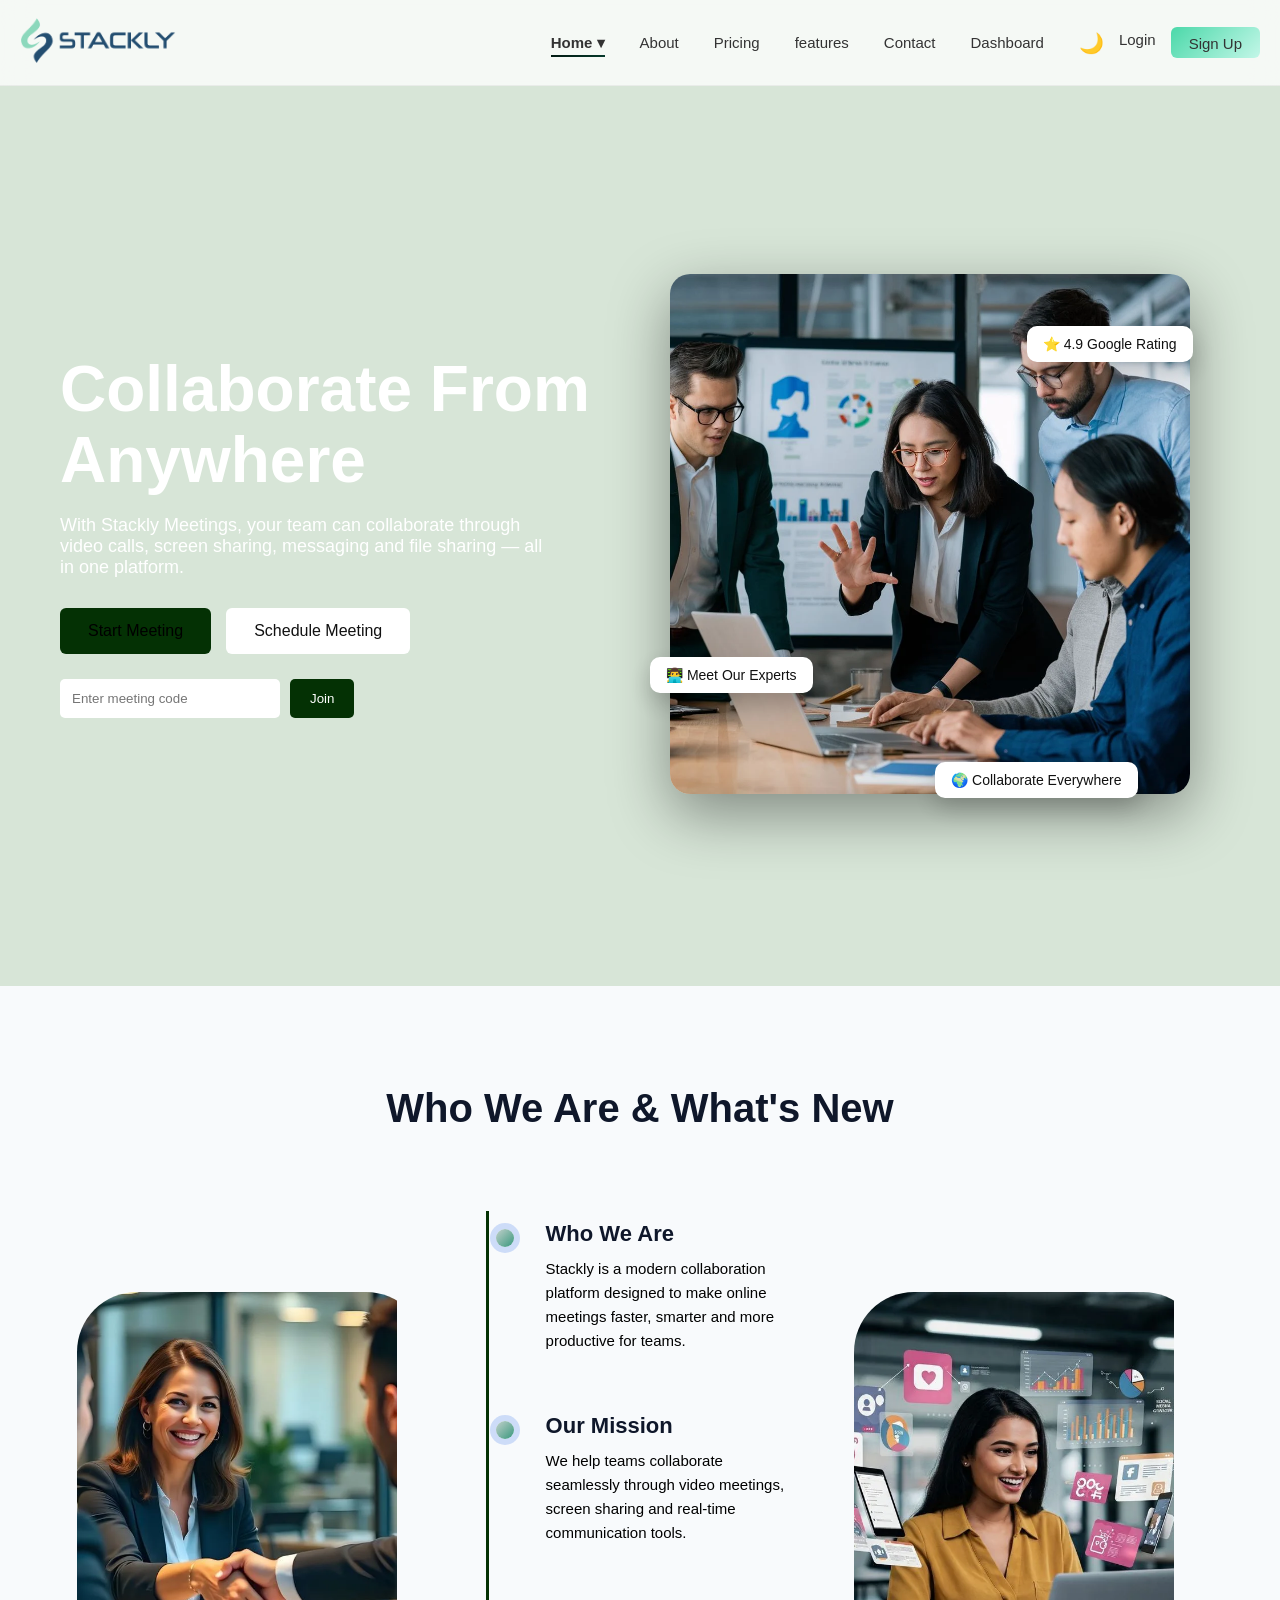
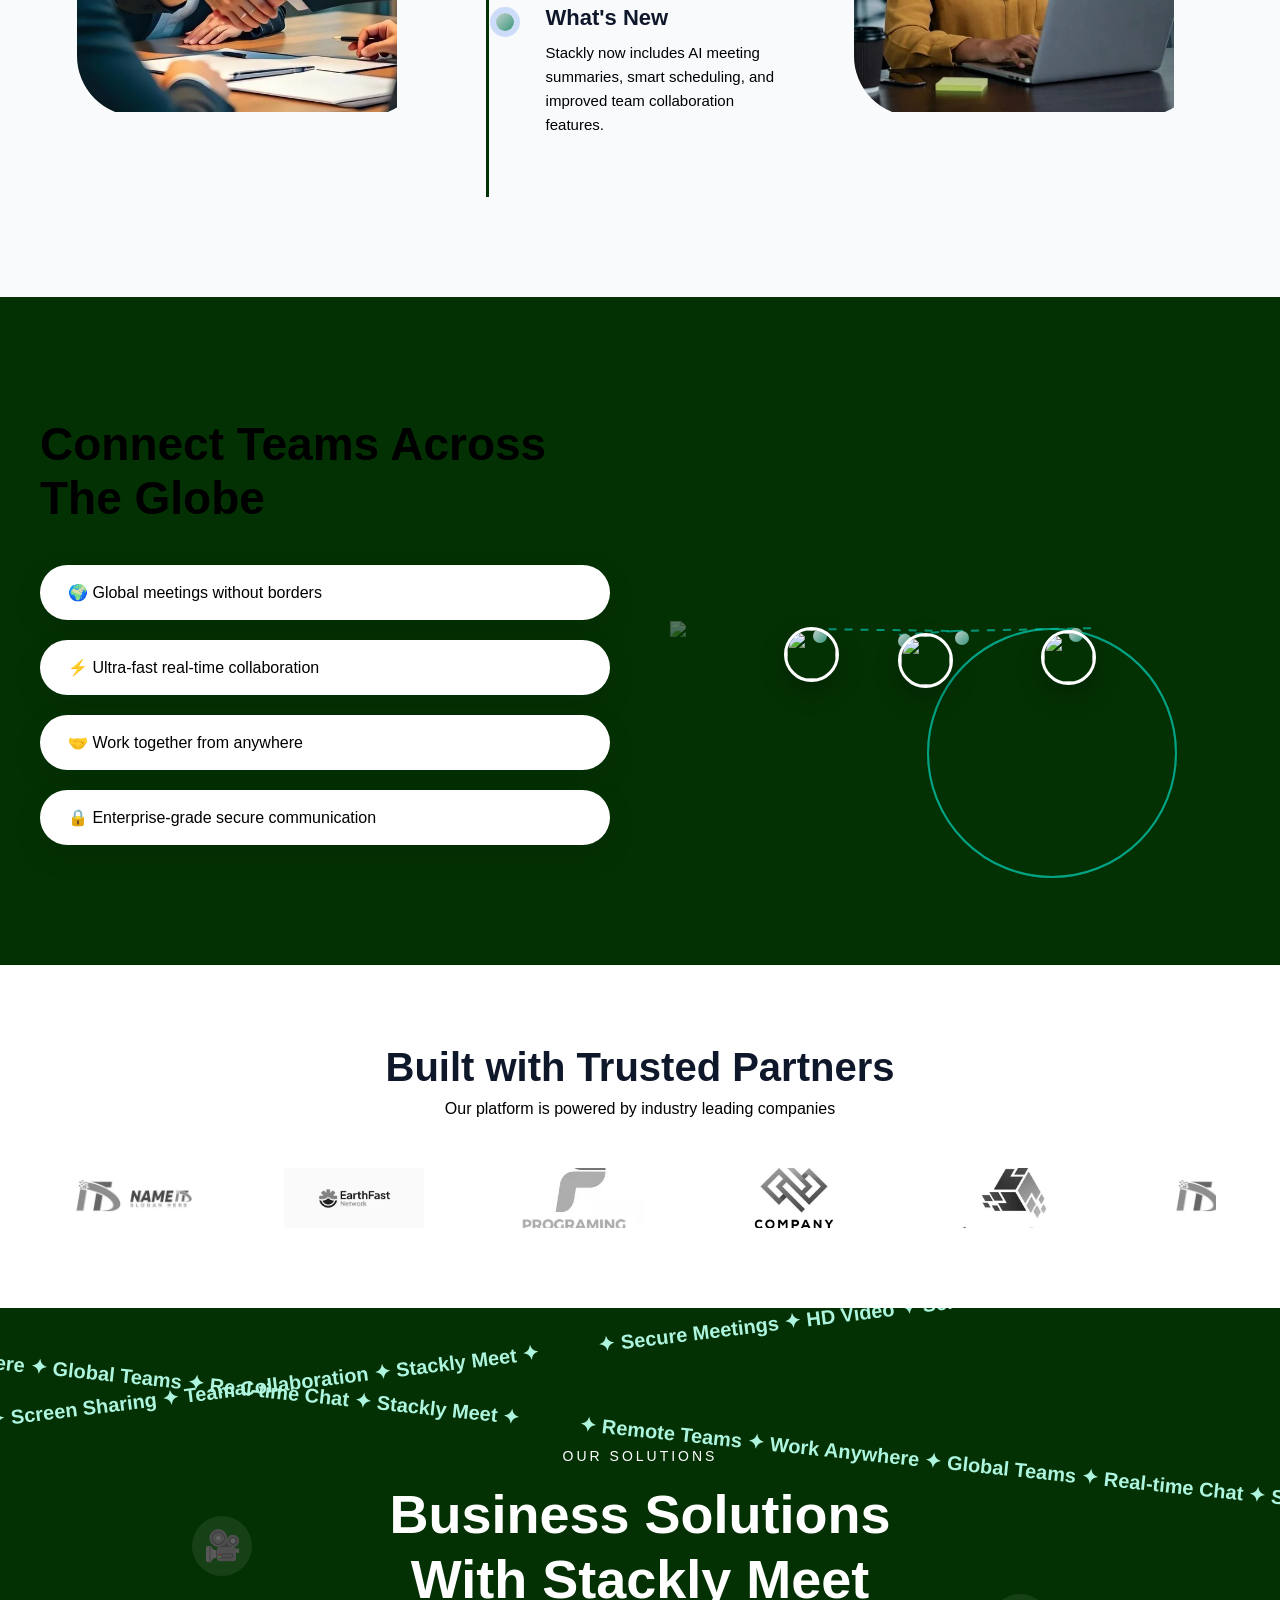
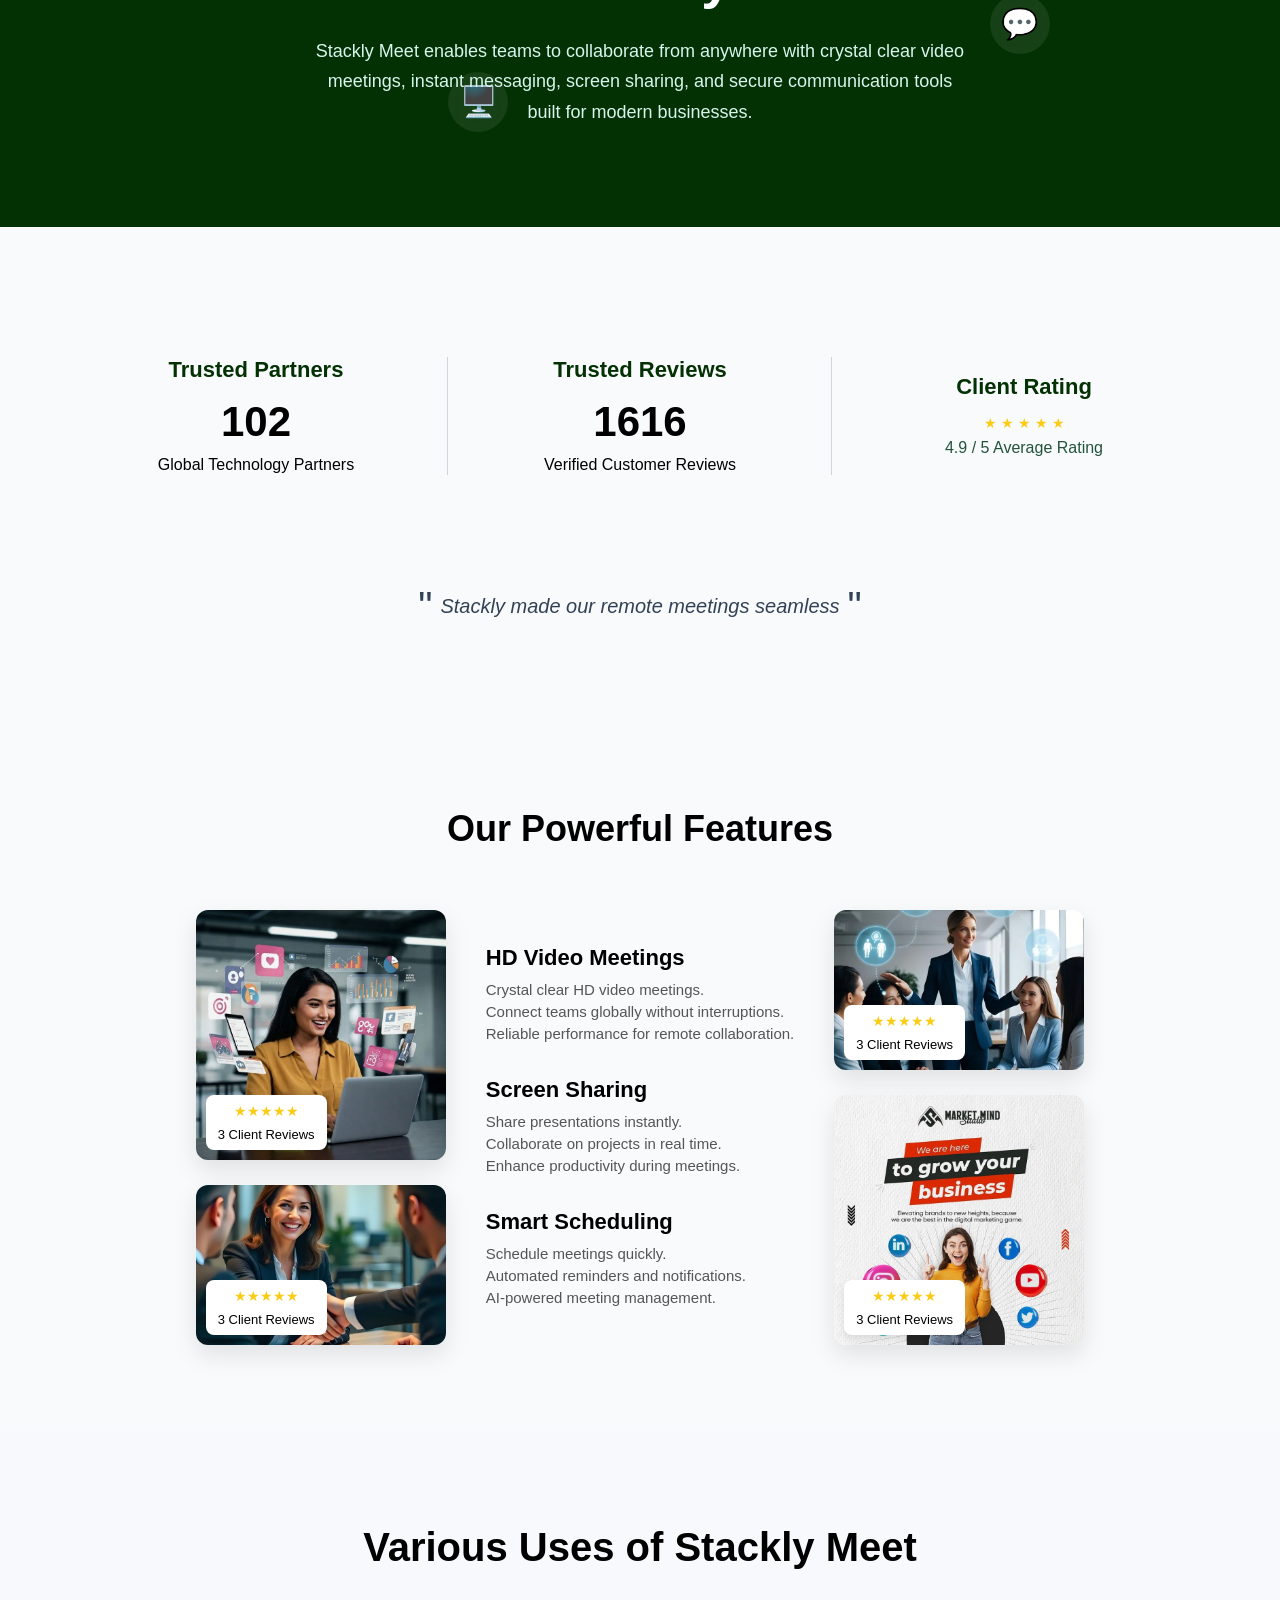
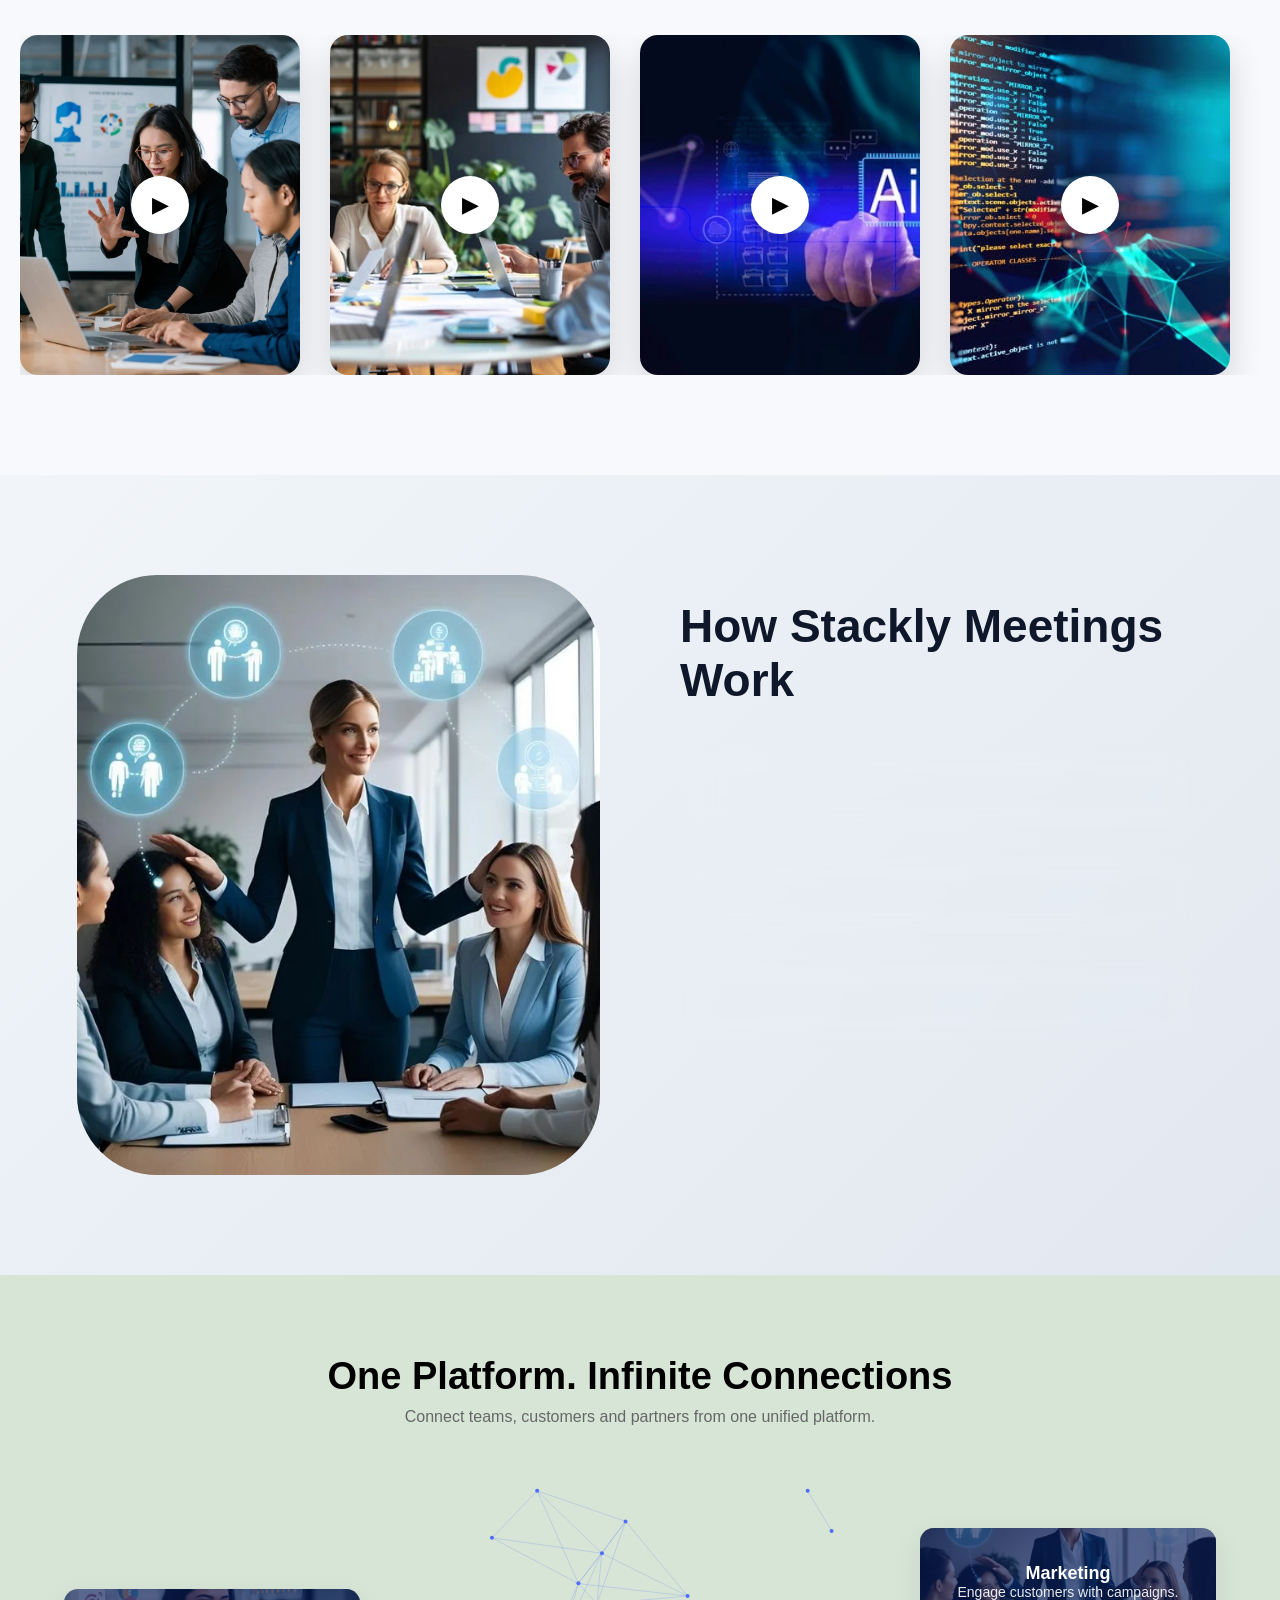
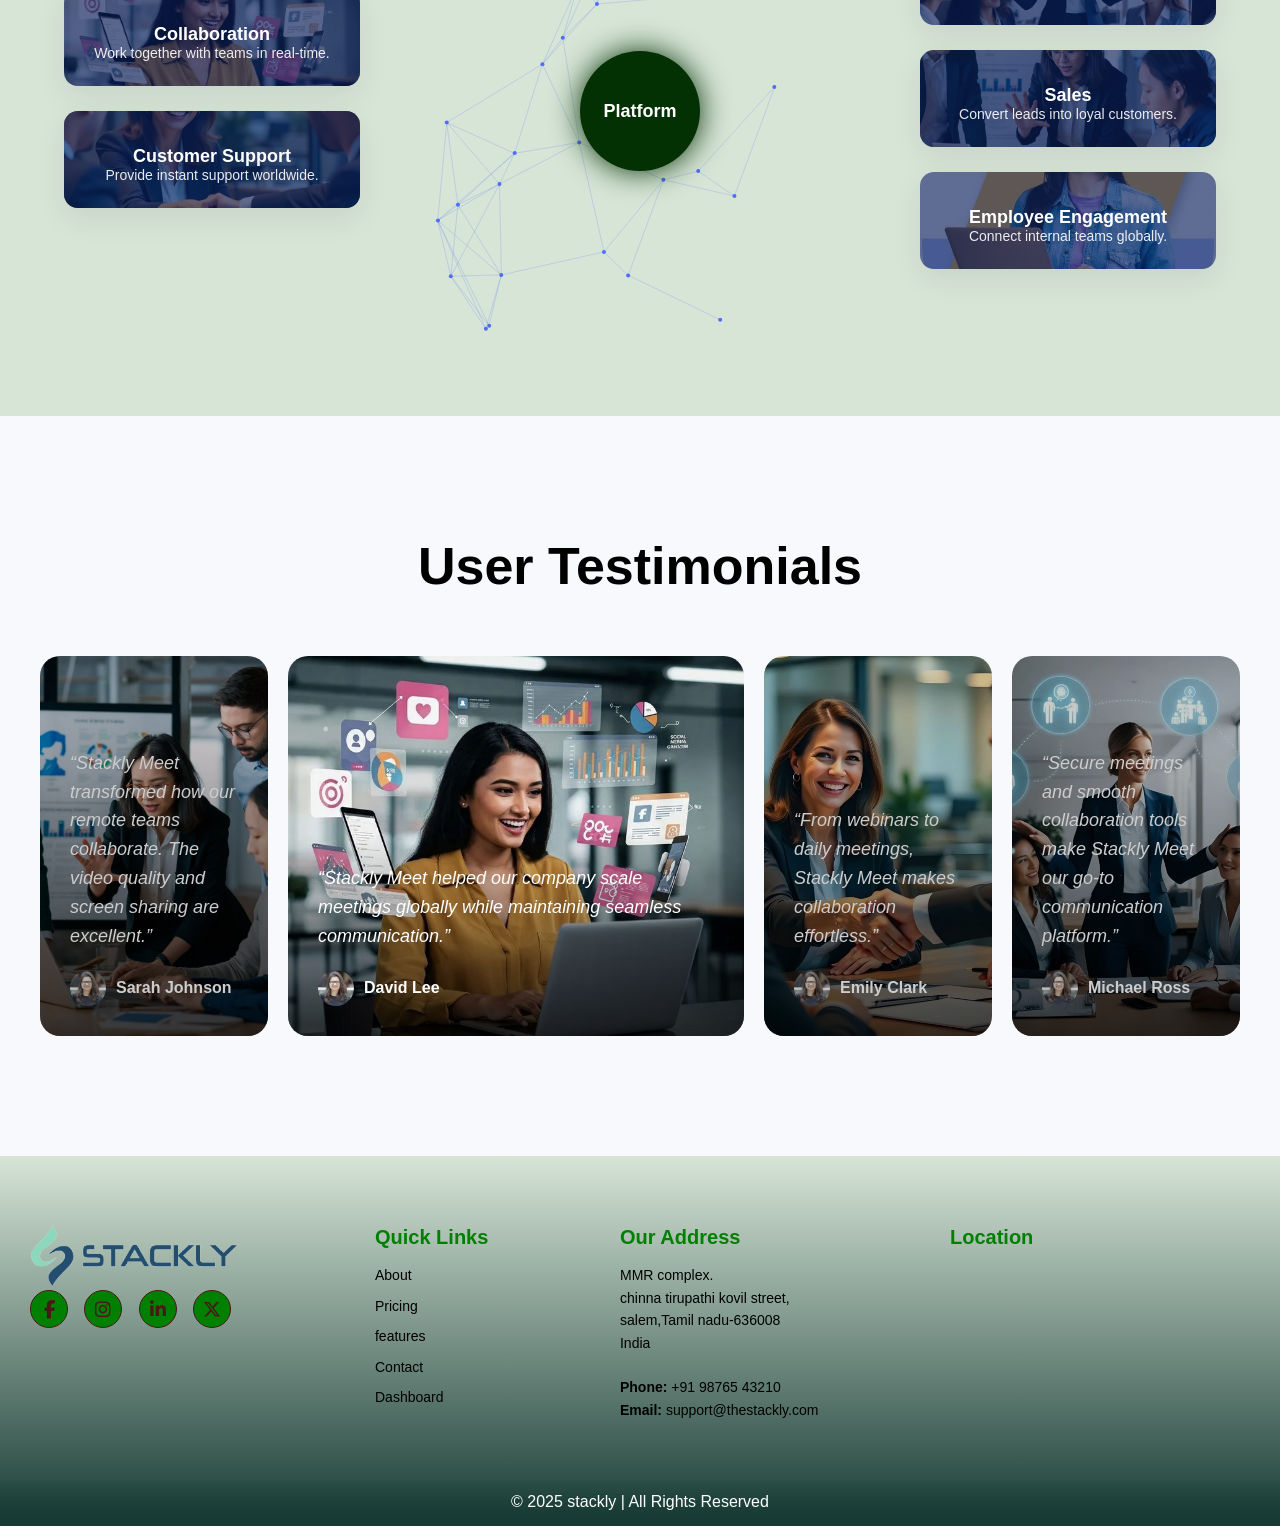
==== commit b9c6eb8d: "Add files via upload" ====
--- a/index.html
+++ b/index.html
@@ -2109,71 +2109,44 @@
         /* SECTION */
 
 .stk-feature-section{
-padding:100px 6%;
+padding:80px 8%;
 background:#f8fafc;
-font-family:Arial, sans-serif;
-}
-
-
-/* TITLE */
+overflow:hidden;
+}
 
 .stk-feature-title{
 text-align:center;
-font-size:42px;
-font-weight:800;
-margin-bottom:80px;
-color:linear-gradient(135deg,#c3d1cc,#37977c);
-}
-
-
-/* GRID */
+font-size:36px;
+margin-bottom:60px;
+font-weight:700;
+}
+
+/* WRAPPER */
 
 .stk-feature-wrapper{
-display:grid;
-grid-template-columns:1fr 1fr 1fr;
+display:flex;
+align-items:center;
+justify-content:center;
 gap:40px;
-align-items:center;
-}
-
-
-/* IMAGE COLUMN */
+}
+
+/* IMAGE CONTAINERS */
 
 .stk-feature-images-left,
 .stk-feature-images-right{
 display:flex;
 flex-direction:column;
-gap:40px;
-align-items:center;
-}
-
+gap:25px;
+}
 
 /* IMAGE BOX */
 
 .stk-feature-img-box{
 position:relative;
 overflow:hidden;
-cursor:pointer;
-transition:.4s;
-}
-
-
-/* SQUARE IMAGE */
-
-.stk-feature-img-box.square{
-width:260px;
-height:260px;
-border-radius:30px;
-}
-
-
-/* RECTANGLE IMAGE */
-
-.stk-feature-img-box.rectangle{
-width:260px;
-height:360px;
-border-radius:40px;
-}
-
+border-radius:12px;
+box-shadow:0 10px 25px rgba(0,0,0,0.1);
+}
 
 /* IMAGE */
 
@@ -2181,111 +2154,116 @@
 width:100%;
 height:100%;
 object-fit:cover;
-filter:blur(3px);
-transition:.5s;
-}
-
+display:block;
+transition:all 0.5s ease;
+animation:stkZoomMove 8s ease-in-out infinite;
+}
+
+/* CONTINUOUS ZOOM IN OUT */
+
+@keyframes stkZoomMove{
+
+0%{
+transform:scale(1);
+}
+
+50%{
+transform:scale(1.08);
+}
+
+100%{
+transform:scale(1);
+}
+
+}
 
 /* HOVER EFFECT */
 
 .stk-feature-img-box:hover .stk-feature-img{
-filter:blur(0);
-transform:scale(1.15);
-}
-
-
-/* CLIENT REVIEW BADGE */
+transform:scale(1.2);
+filter:blur(2px);
+}
+
+/* IMAGE SHAPES */
+
+.square{
+width:250px;
+height:250px;
+}
+
+.rectangle{
+width:250px;
+height:160px;
+}
+
+/* REVIEW BADGE */
 
 .stk-review-badge{
 position:absolute;
-bottom:15px;
-right:15px;
-
+bottom:10px;
+left:10px;
 background:white;
-border-radius:50%;
-
-width:90px;
-height:90px;
-
+padding:8px 12px;
+border-radius:8px;
+font-size:13px;
+box-shadow:0 4px 10px rgba(0,0,0,0.1);
+}
+
+.stk-stars{
+color:#facc15;
+font-size:14px;
+}
+
+/* CENTER CONTENT */
+
+.stk-feature-content{
+max-width:420px;
 display:flex;
 flex-direction:column;
-align-items:center;
-justify-content:center;
-
-box-shadow:0 8px 20px rgba(0,0,0,0.2);
-font-size:10px;
-text-align:center;
-}
-
-
-/* STARS */
-
-.stk-stars{
-color:linear-gradient(135deg,#c3d1cc,#37977c);
-font-size:14px;
-}
-
-
-/* CONTENT AREA */
-
-.stk-feature-content{
-display:flex;
+gap:30px;
+}
+
+.stk-feature-card h3{
+font-size:22px;
+margin-bottom:10px;
+}
+
+.stk-feature-card .line{
+font-size:15px;
+color:#555;
+margin-bottom:5px;
+}
+
+/* --------------------------- */
+/* LAPTOP VIEW */
+/* --------------------------- */
+
+@media (max-width:1200px){
+
+.square{
+width:220px;
+height:220px;
+}
+
+.rectangle{
+width:220px;
+height:150px;
+}
+
+.stk-feature-wrapper{
+gap:30px;
+}
+
+}
+
+/* --------------------------- */
+/* TABLET VIEW */
+/* --------------------------- */
+
+@media (max-width:992px){
+
+.stk-feature-wrapper{
 flex-direction:column;
-gap:40px;
-}
-
-
-/* CONTENT CARD */
-
-.stk-feature-card{
-background:white;
-padding:25px;
-border-radius:20px;
-box-shadow:0 10px 25px rgba(0,0,0,0.08);
-}
-
-
-/* HEADING */
-
-.stk-feature-card h3{
-margin-bottom:10px;
-font-size:22px;
-color:#0f172a;
-}
-
-
-/* TEXT LINES */
-
-.line{
-opacity:0;
-transform:translateY(20px);
-animation:lineReveal 1s forwards;
-}
-
-.line:nth-child(2){animation-delay:.2s;}
-.line:nth-child(3){animation-delay:.4s;}
-.line:nth-child(4){animation-delay:.6s;}
-
-
-/* LINE ANIMATION */
-
-@keyframes lineReveal{
-
-to{
-opacity:1;
-transform:translateY(0);
-}
-
-}
-
-
-/* TABLET */
-
-@media(max-width:1024px){
-
-.stk-feature-wrapper{
-grid-template-columns:1fr;
-text-align:center;
 }
 
 .stk-feature-images-left,
@@ -2294,36 +2272,61 @@
 justify-content:center;
 }
 
-}
-
-
-/* MOBILE */
-
-@media(max-width:768px){
+.square{
+width:200px;
+height:200px;
+}
+
+.rectangle{
+width:200px;
+height:140px;
+}
+
+.stk-feature-content{
+text-align:center;
+}
+
+}
+
+/* --------------------------- */
+/* MOBILE VIEW */
+/* --------------------------- */
+
+@media (max-width:600px){
 
 .stk-feature-title{
-font-size:30px;
-}
-
-.stk-feature-img-box.square{
-width:180px;
+font-size:28px;
+}
+
+.stk-feature-images-left,
+.stk-feature-images-right{
+flex-direction:column;
+width:100%;
+align-items:center;
+}
+
+.stk-feature-img-box{
+width:100%;
+max-width:320px;
+}
+
+.square{
+width:100%;
+height:220px;
+}
+
+.rectangle{
+width:100%;
 height:180px;
 }
 
-.stk-feature-img-box.rectangle{
-width:180px;
-height:260px;
-}
-
-.stk-review-badge{
-width:70px;
-height:70px;
-font-size:9px;
+.stk-feature-content{
+width:100%;
+text-align:center;
 }
 
 }
     </style>
-
 
 
 
--- a/style.css
+++ b/style.css
@@ -292,4 +292,106 @@
     
     }
     
-    +    
+
+/* ================= FOOTER ================= */
+.footer {
+    background:linear-gradient(to top, #173b34, transparent);  
+    padding-top: 40px;
+    color: white;
+}
+
+.footer-container {
+    display: flex;
+    justify-content: space-between;
+    padding: 30px;
+    flex-wrap: wrap;
+}
+
+/* Footer Boxes */
+.footer-box h3 {
+    margin-bottom: 15px;
+    font-size: 20px;
+    color: green;
+}
+
+.footer-box p, 
+.footer-box a {
+    color: black;
+    font-size: 14px;
+    line-height: 1.6;
+}
+
+.footer-box ul {
+    list-style: none;
+}
+
+.footer-box ul li {
+    margin-bottom: 8px;
+}
+
+.footer-box ul li a {
+    text-decoration: none;
+    transition: 0.3s;
+}
+
+.footer-box ul li a:hover {
+    color: green;
+}
+
+
+.footer-bottom {
+    text-align: center;
+    background: linear-gradient(to top, #173b34, transparent); 
+    padding: 15px 0;
+}
+
+.footer-social a {
+    display: inline-block;
+    margin-right: 12px;
+    font-size: 18px;
+    width: 38px;
+    height: 38px;
+    text-align: center;
+    line-height: 38px;
+    border-radius: 50%;
+    background: green;
+    color:rgb(73, 25, 25);
+    border: 1px solid rgb(73, 25, 25);
+    transition: 0.3s;
+}
+
+.footer-social a:hover {
+    background: linear-gradient(to top, #173b34, transparent); 
+    color: #000;
+    transform: translateY(-5px);
+}
+
+/* Map */
+.footer-box iframe {
+    width: 100%;
+    height: 180px;
+    border-radius: 10px;
+    border: none;
+}
+
+
+/* ================= RESPONSIVE ================= */
+@media (max-width: 900px) {
+
+    
+    
+
+    .footer-box {
+        width: 45%;
+        margin-bottom: 30px;
+    }
+}
+
+@media (max-width: 500px) {
+    .footer-box {
+        width: 100%;
+    }
+}
+
+
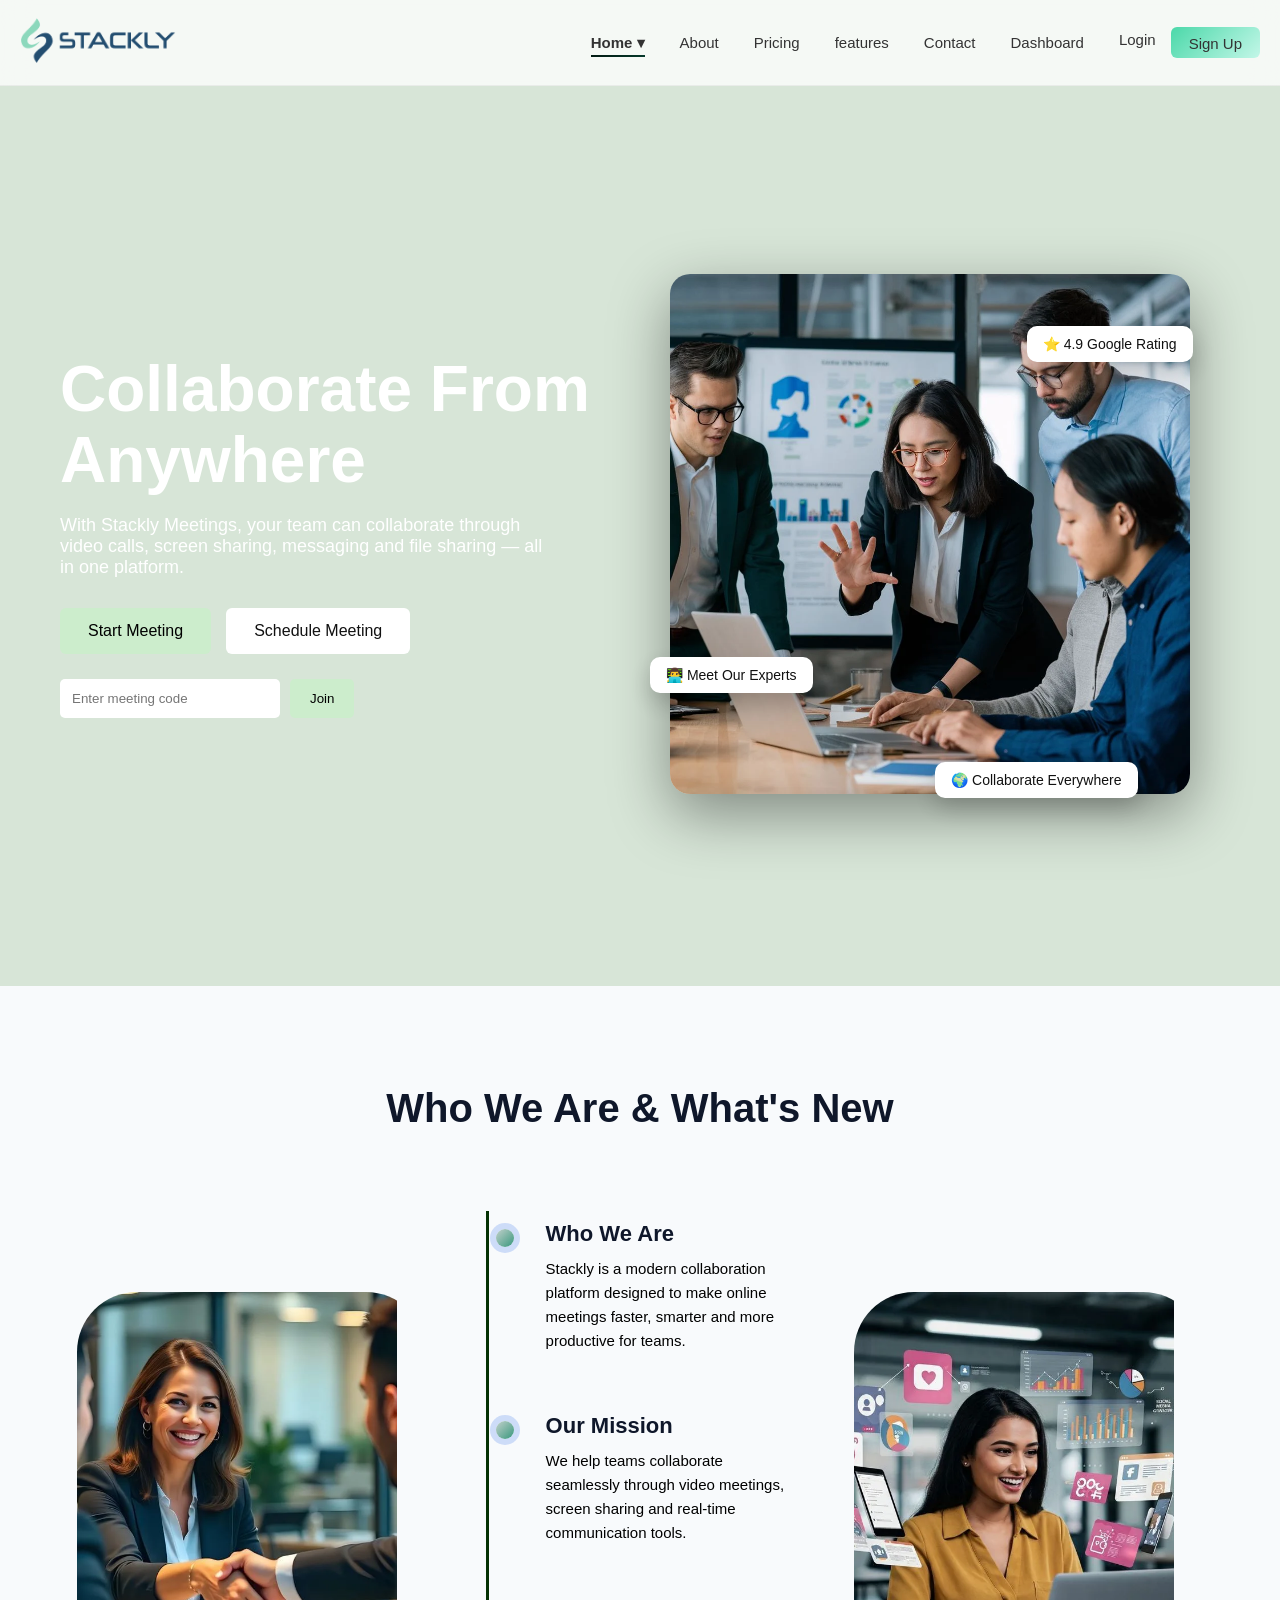
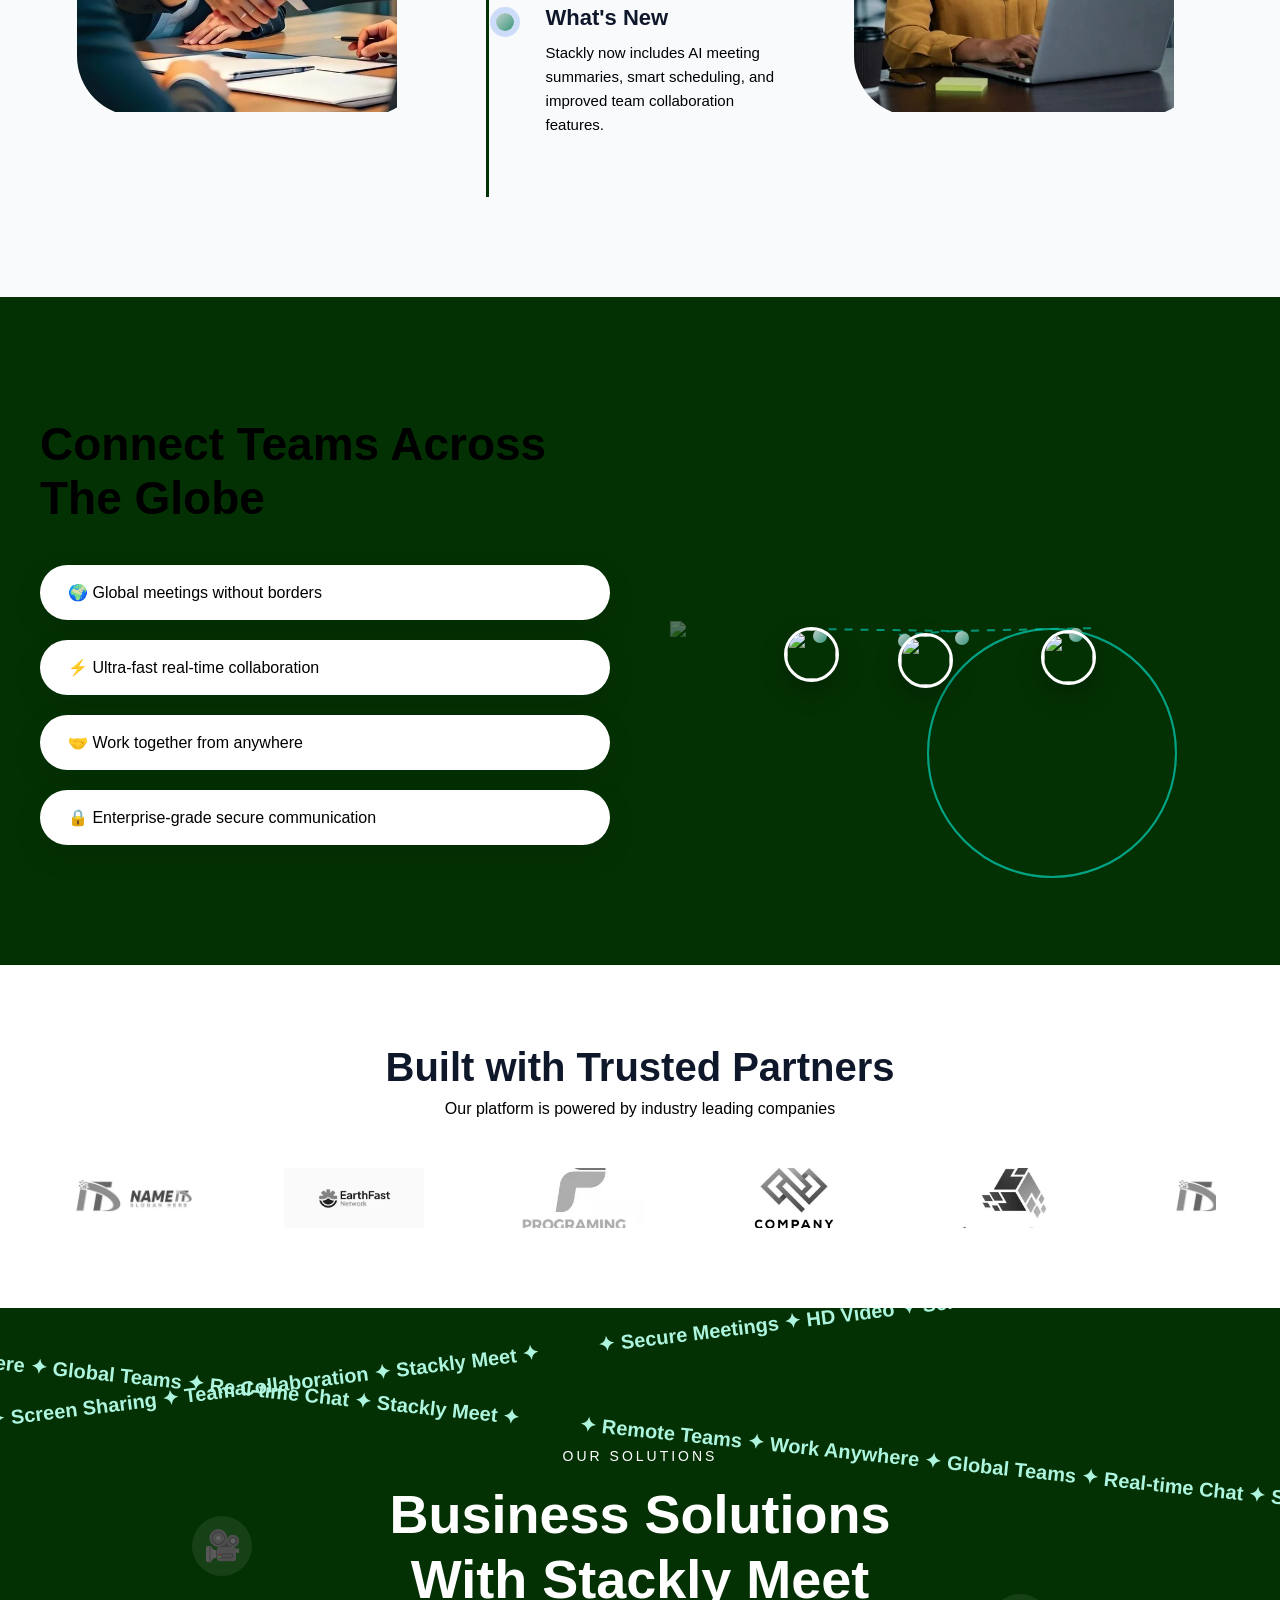
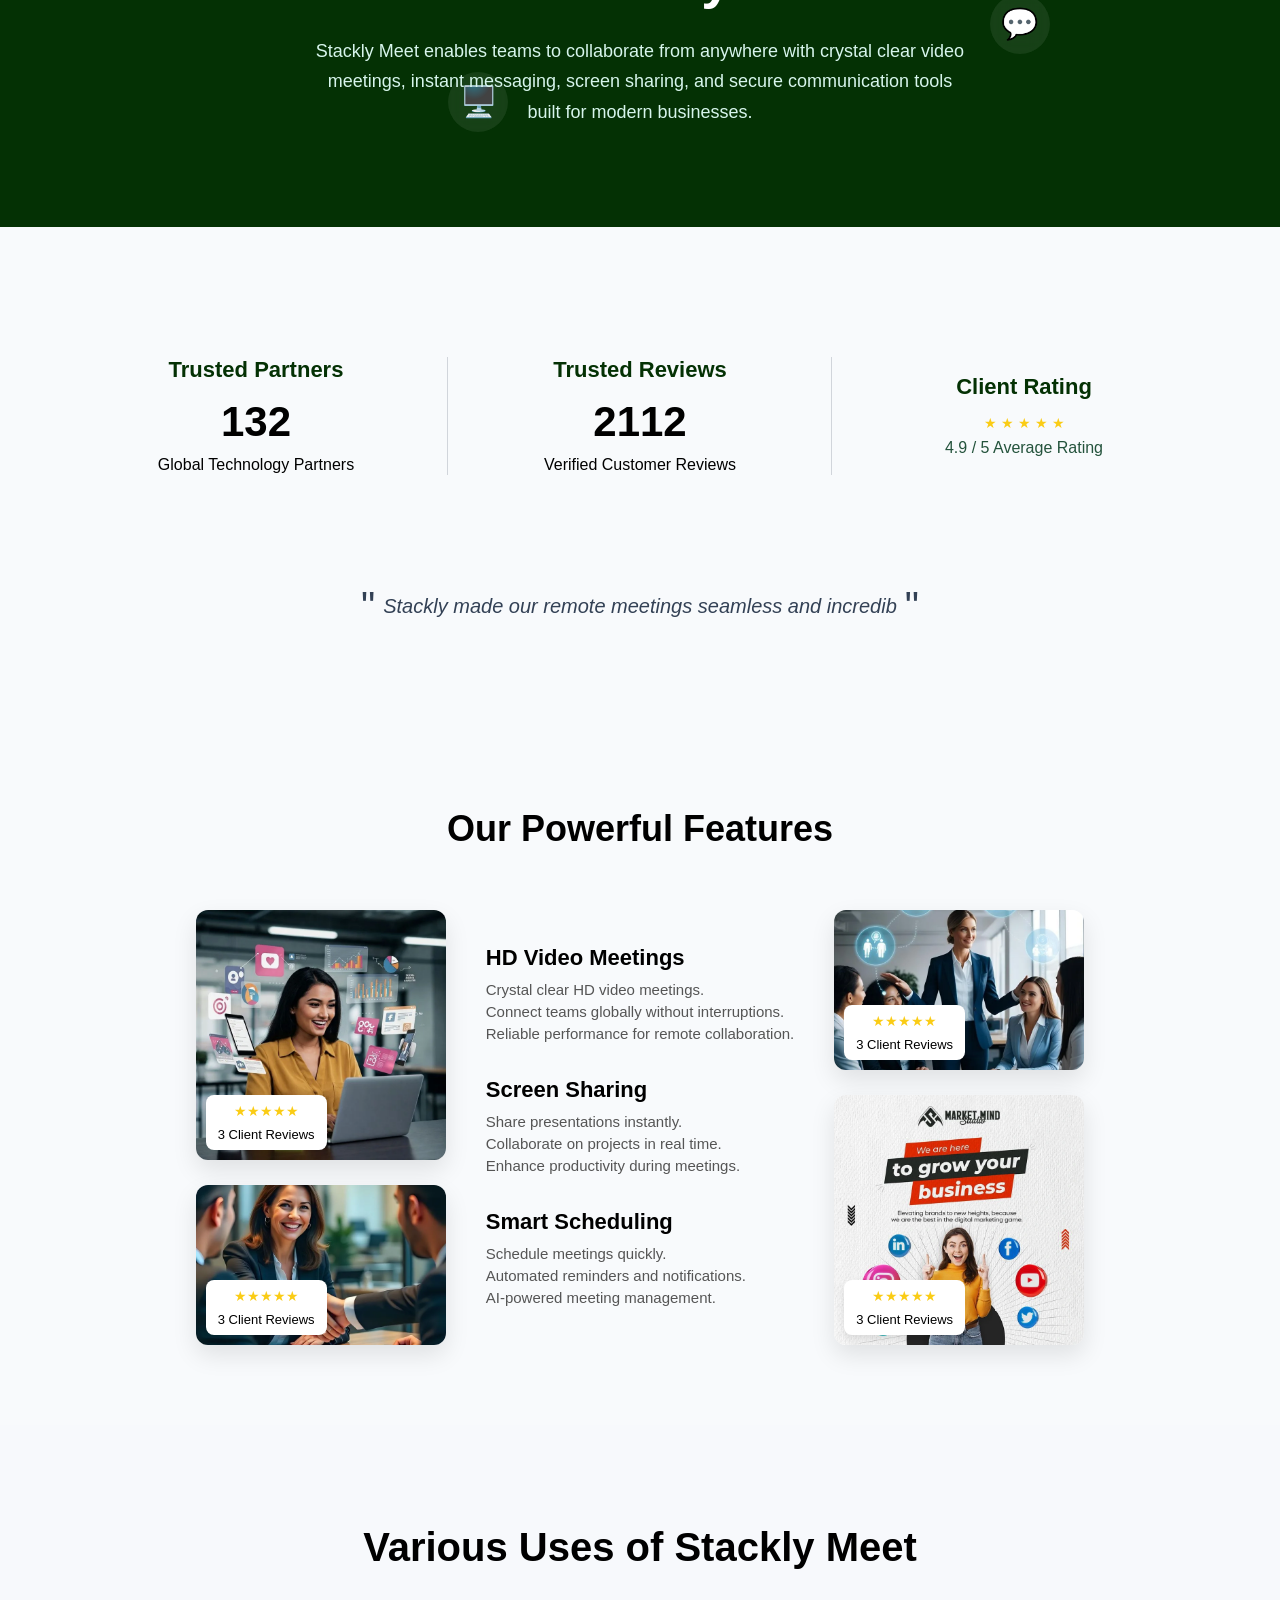
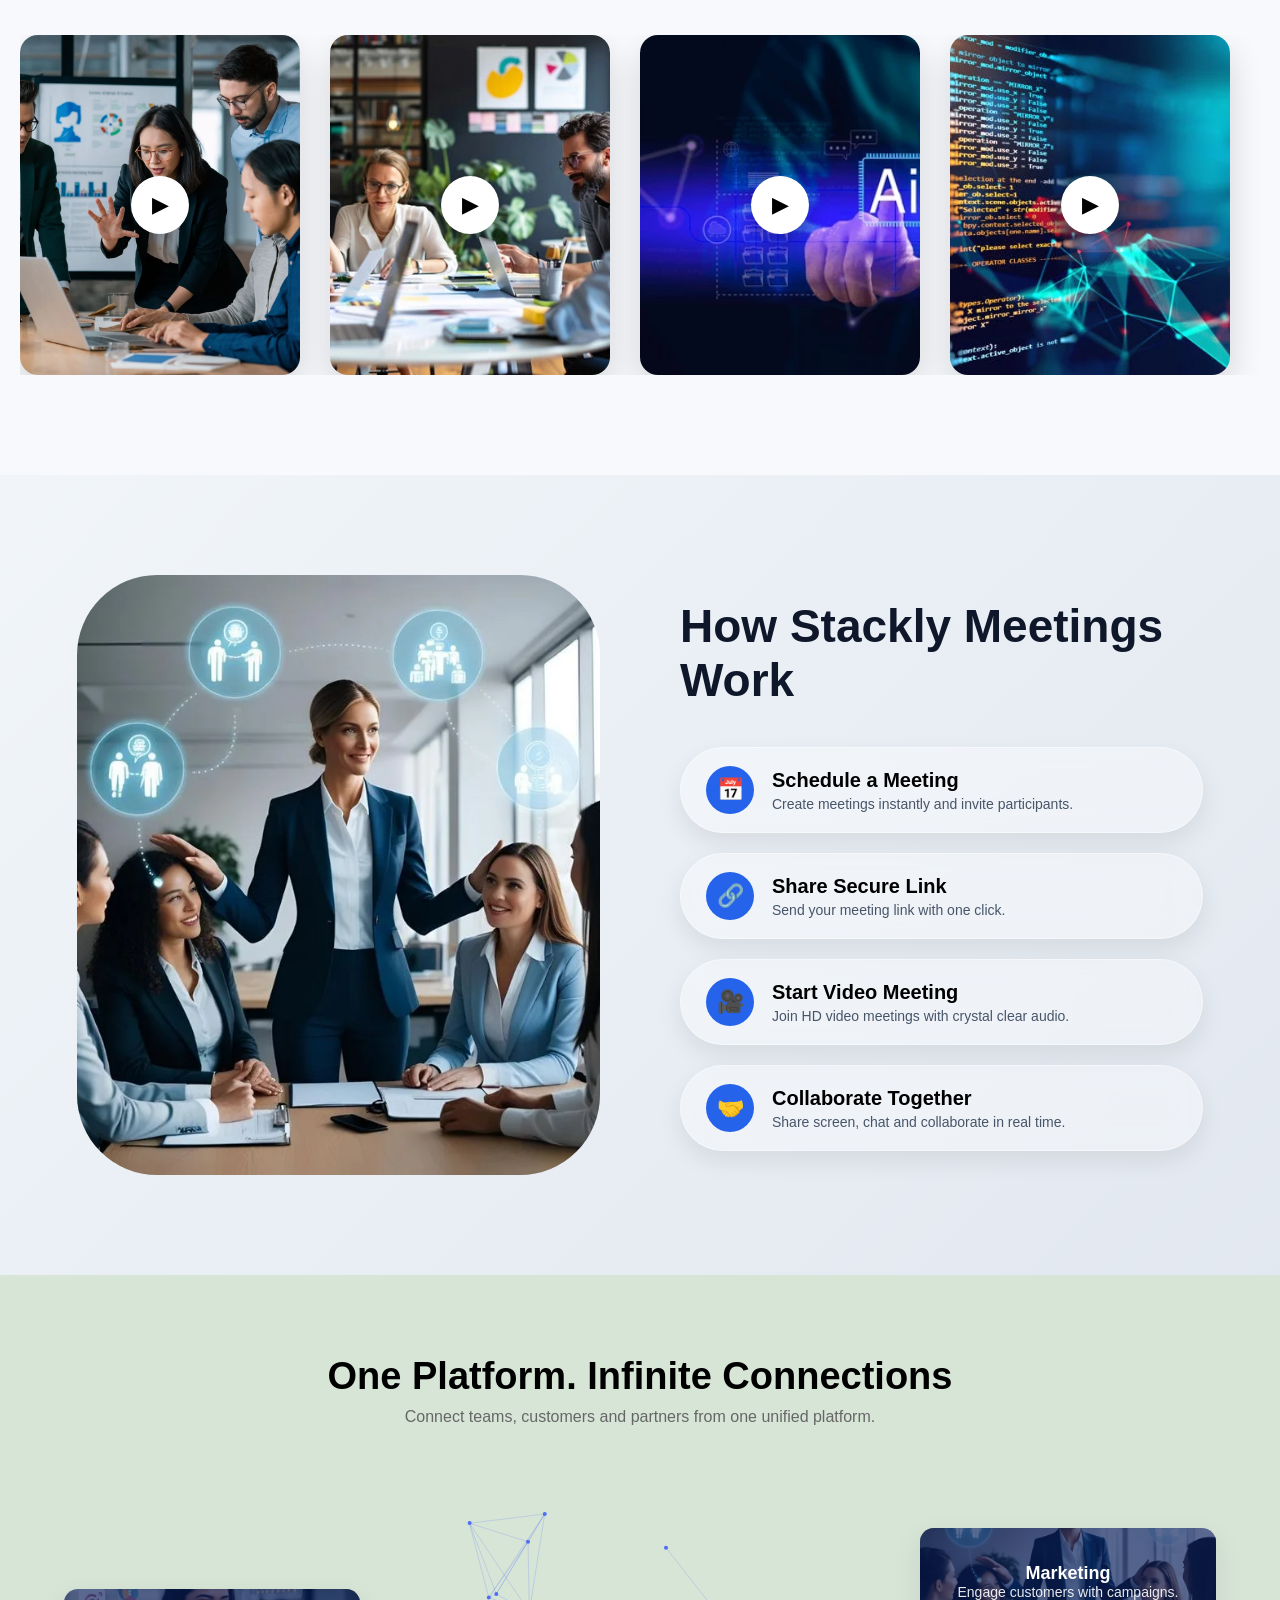
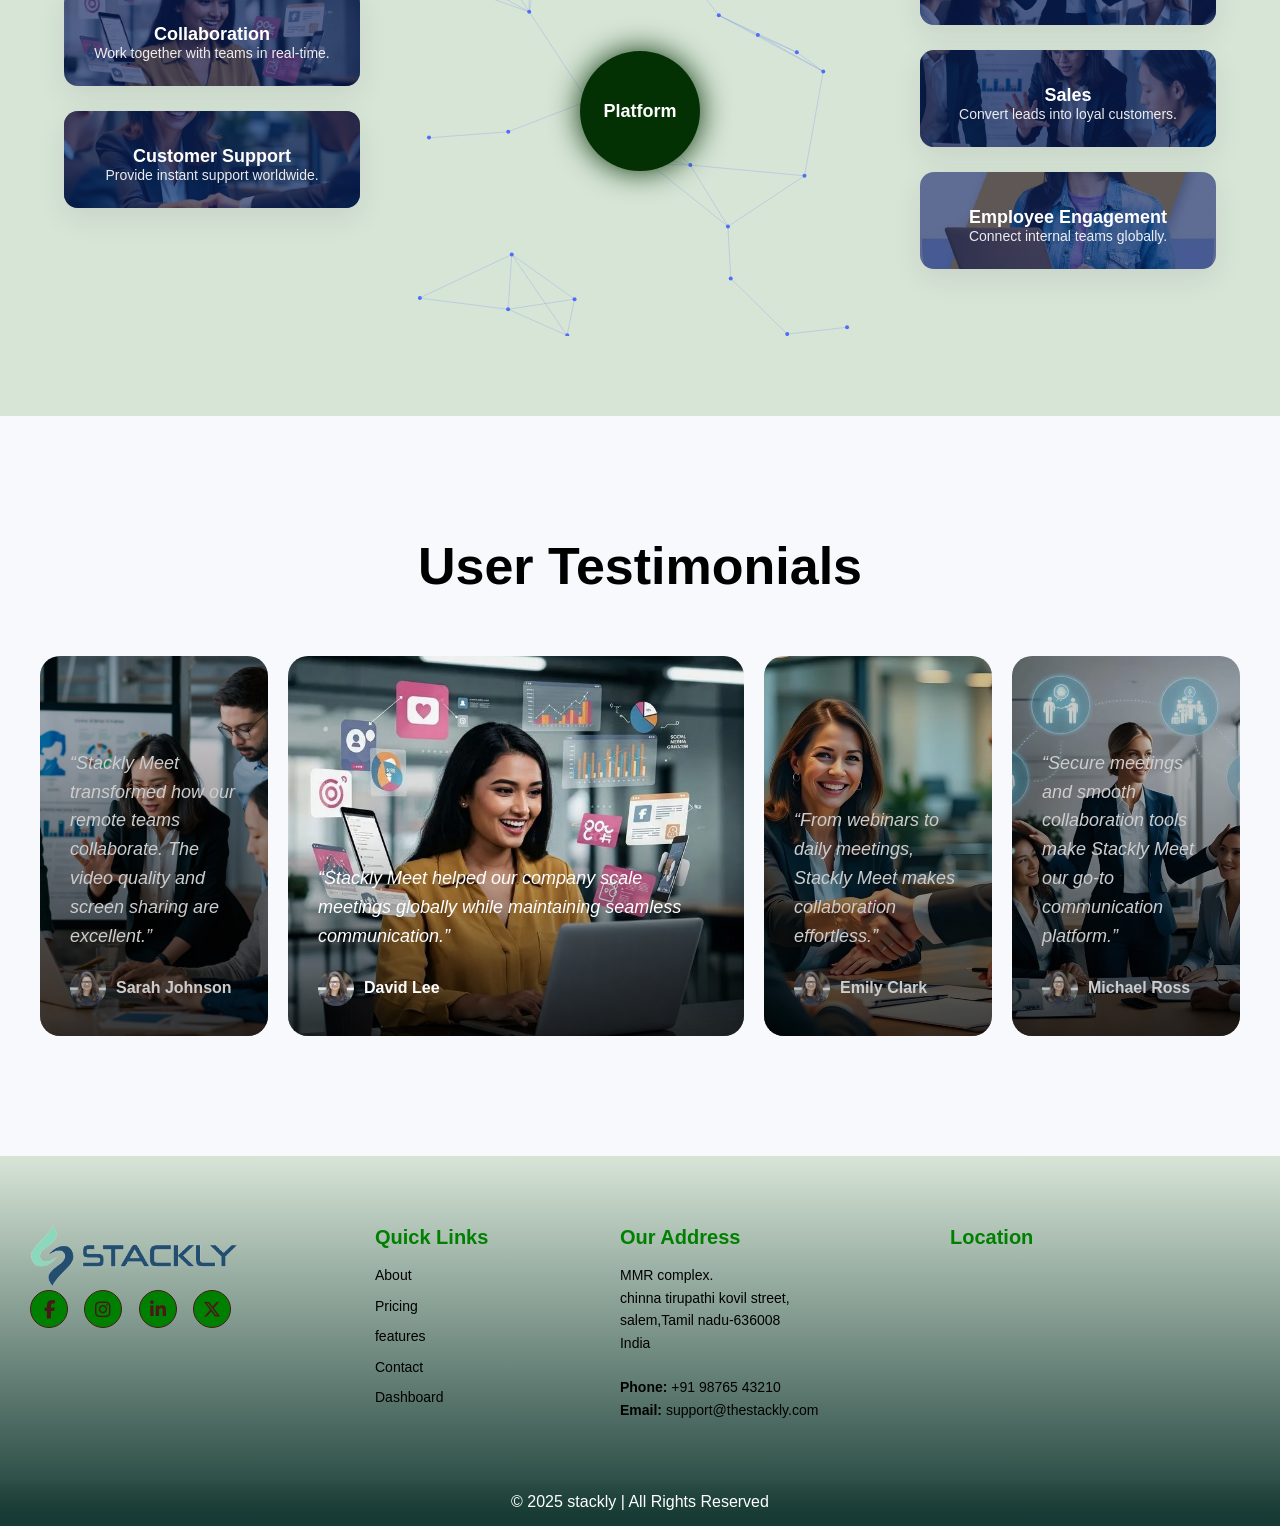
==== commit 9fae5449: "Add files via upload" ====
--- a/index.html
+++ b/index.html
@@ -65,7 +65,7 @@
 
 <li class="nav-buttons">
 
-<span class="dark-toggle" id="darkToggle">🌙</span>
+<!-- <span class="dark-toggle" id="darkToggle">🌙</span> -->
 
 <a href="login.html" class="login-btn">Login</a>
 <a href="signup.html" class="signup-btn">Sign Up</a>
@@ -235,7 +235,7 @@
 }
 
 .stackly-btn-primary{
-background: rgb(4, 49, 4);
+background: rgb(204, 237, 204);
 border:none;
 padding:14px 28px;
 color:black;
@@ -270,9 +270,9 @@
 
 .stackly-meeting-input button{
 padding:12px 20px;
-background:rgb(4, 49, 4);
+background:rgb(204, 237, 204);
 border:none;
-color:white;
+color:BLACK;
 border-radius:5px;
 cursor:pointer;
 }
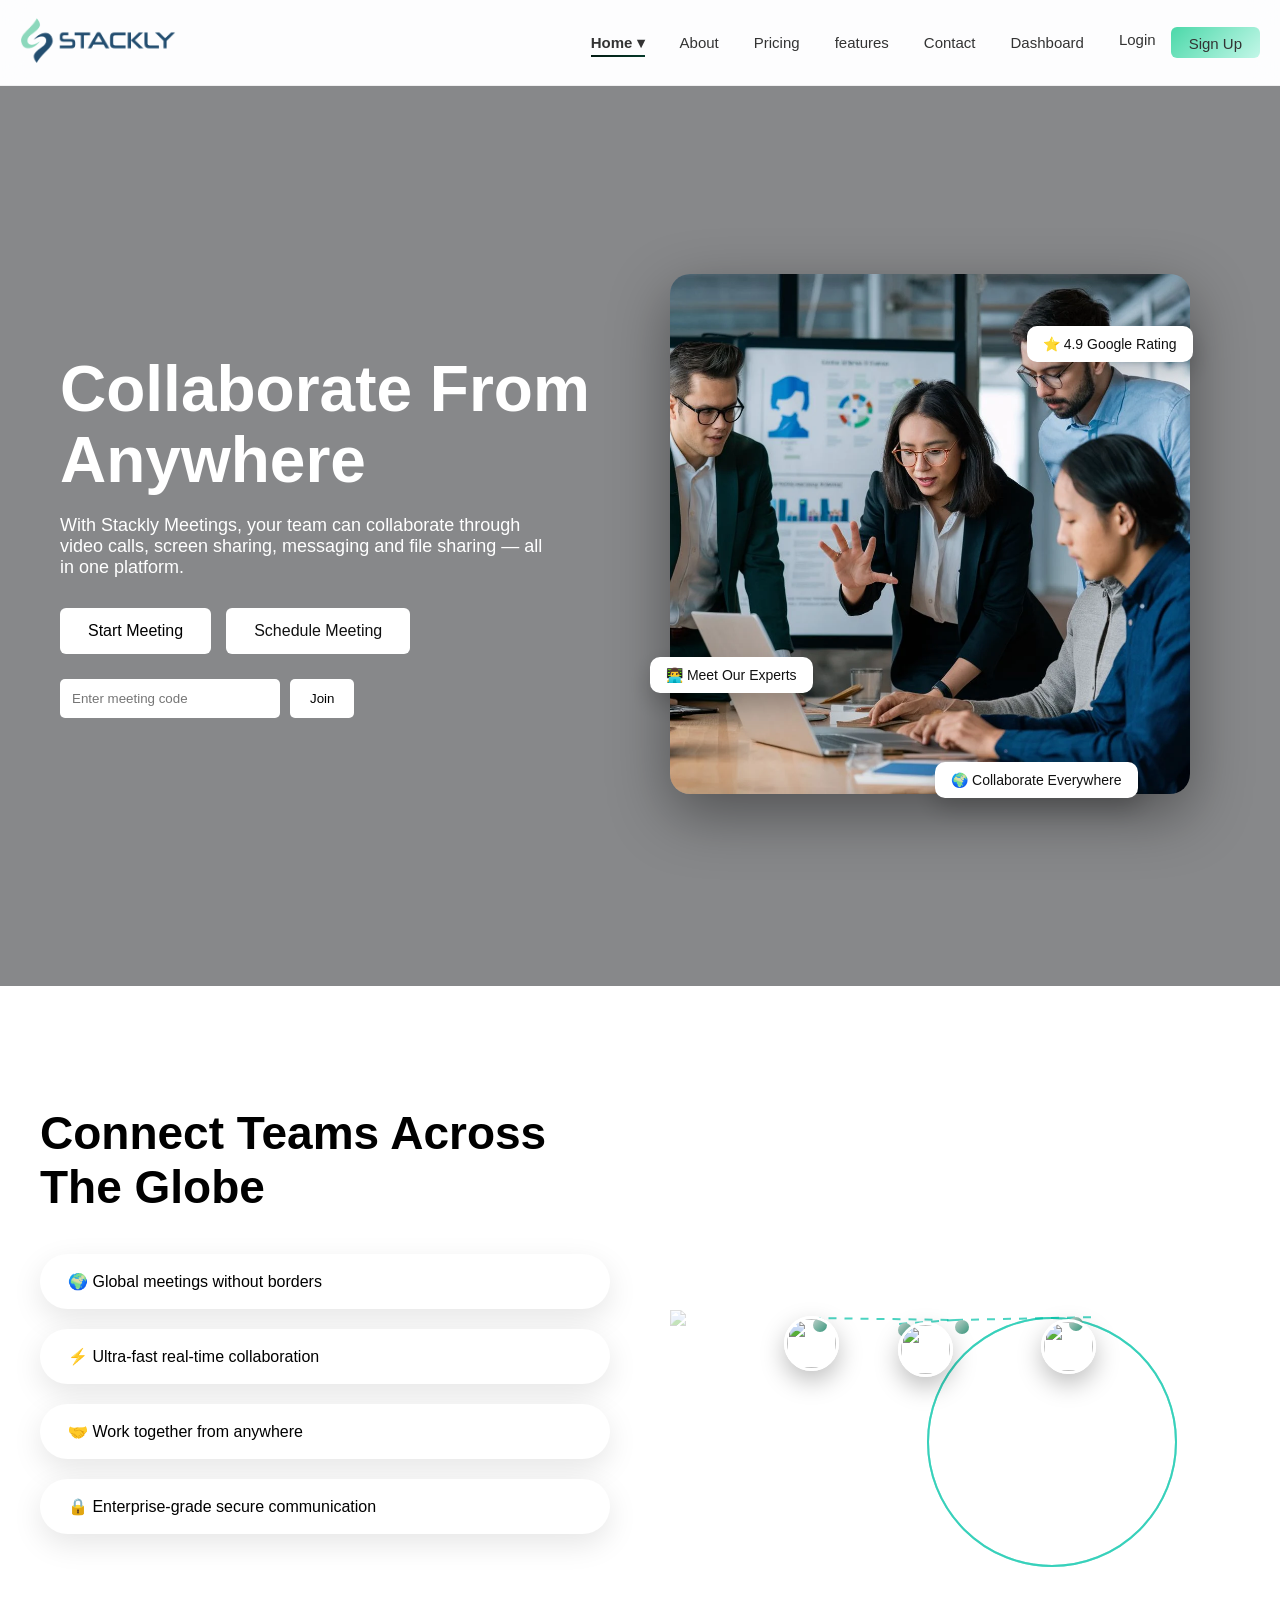
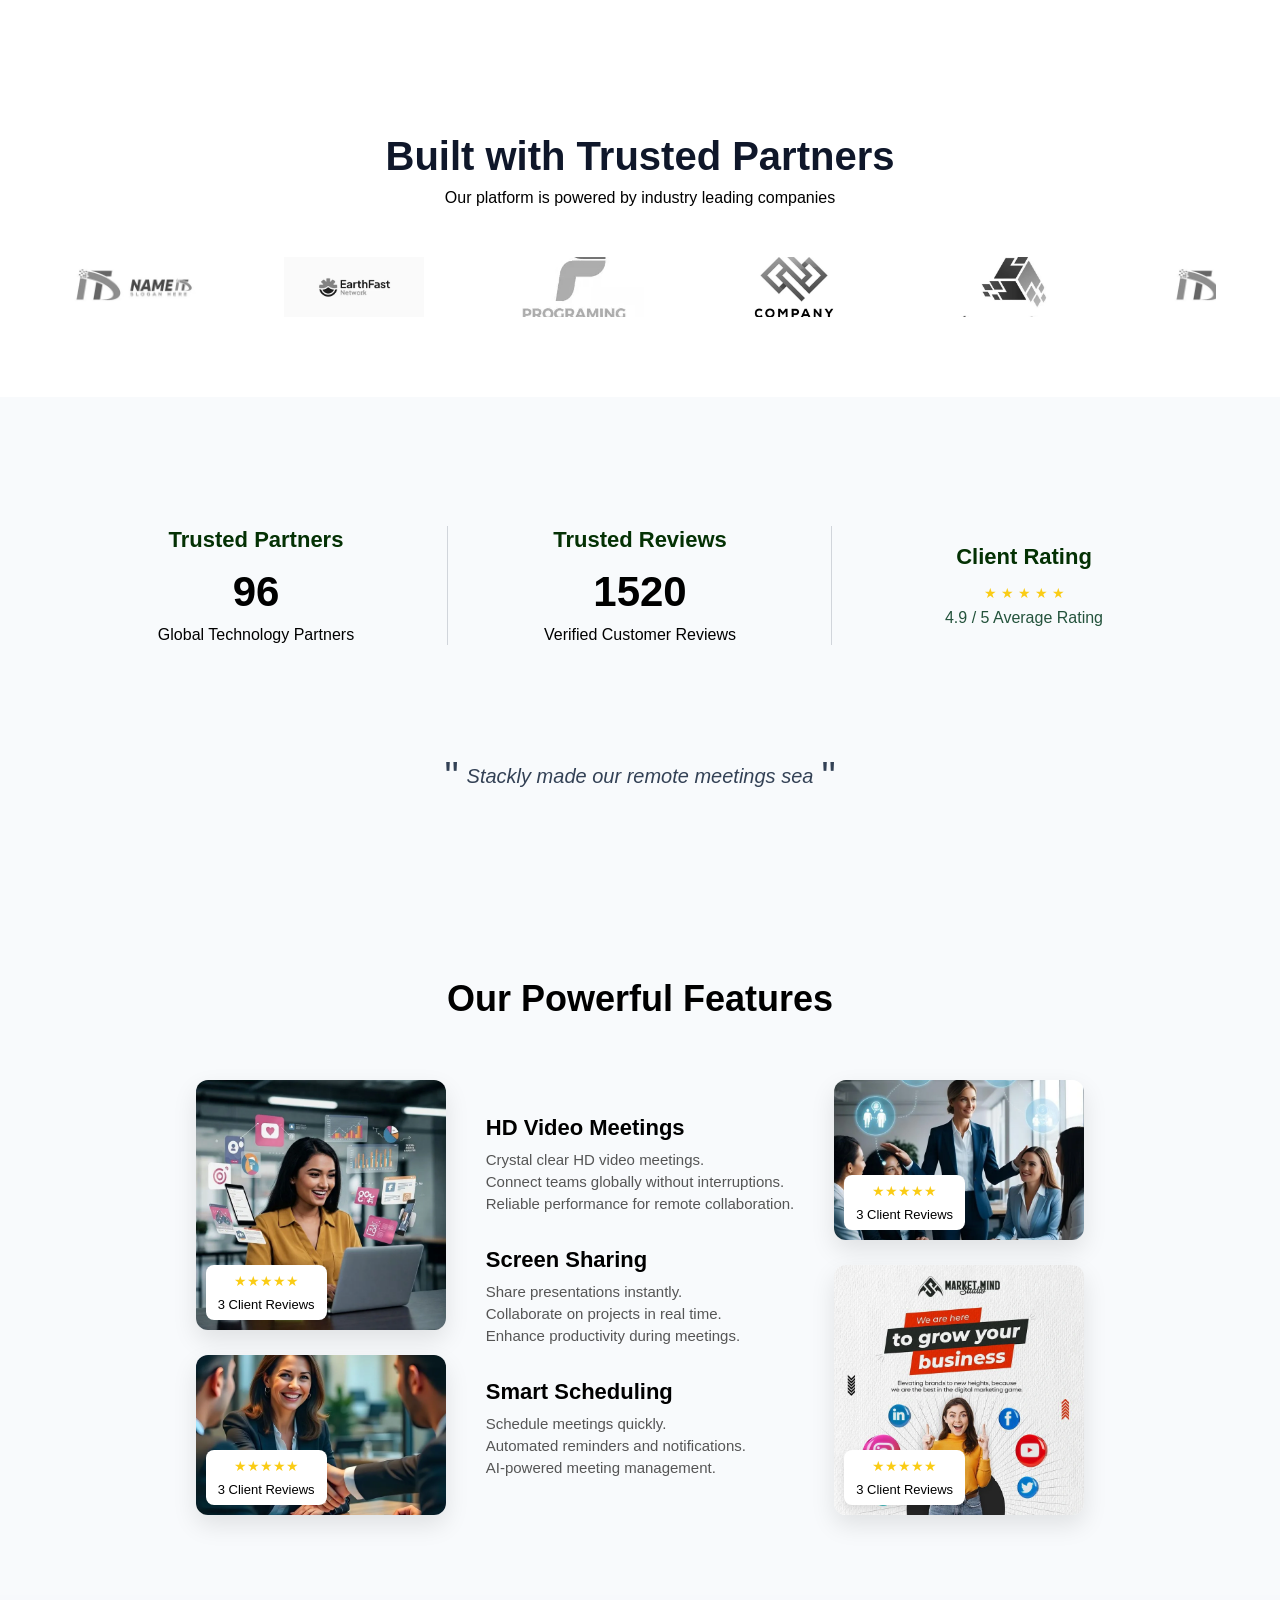
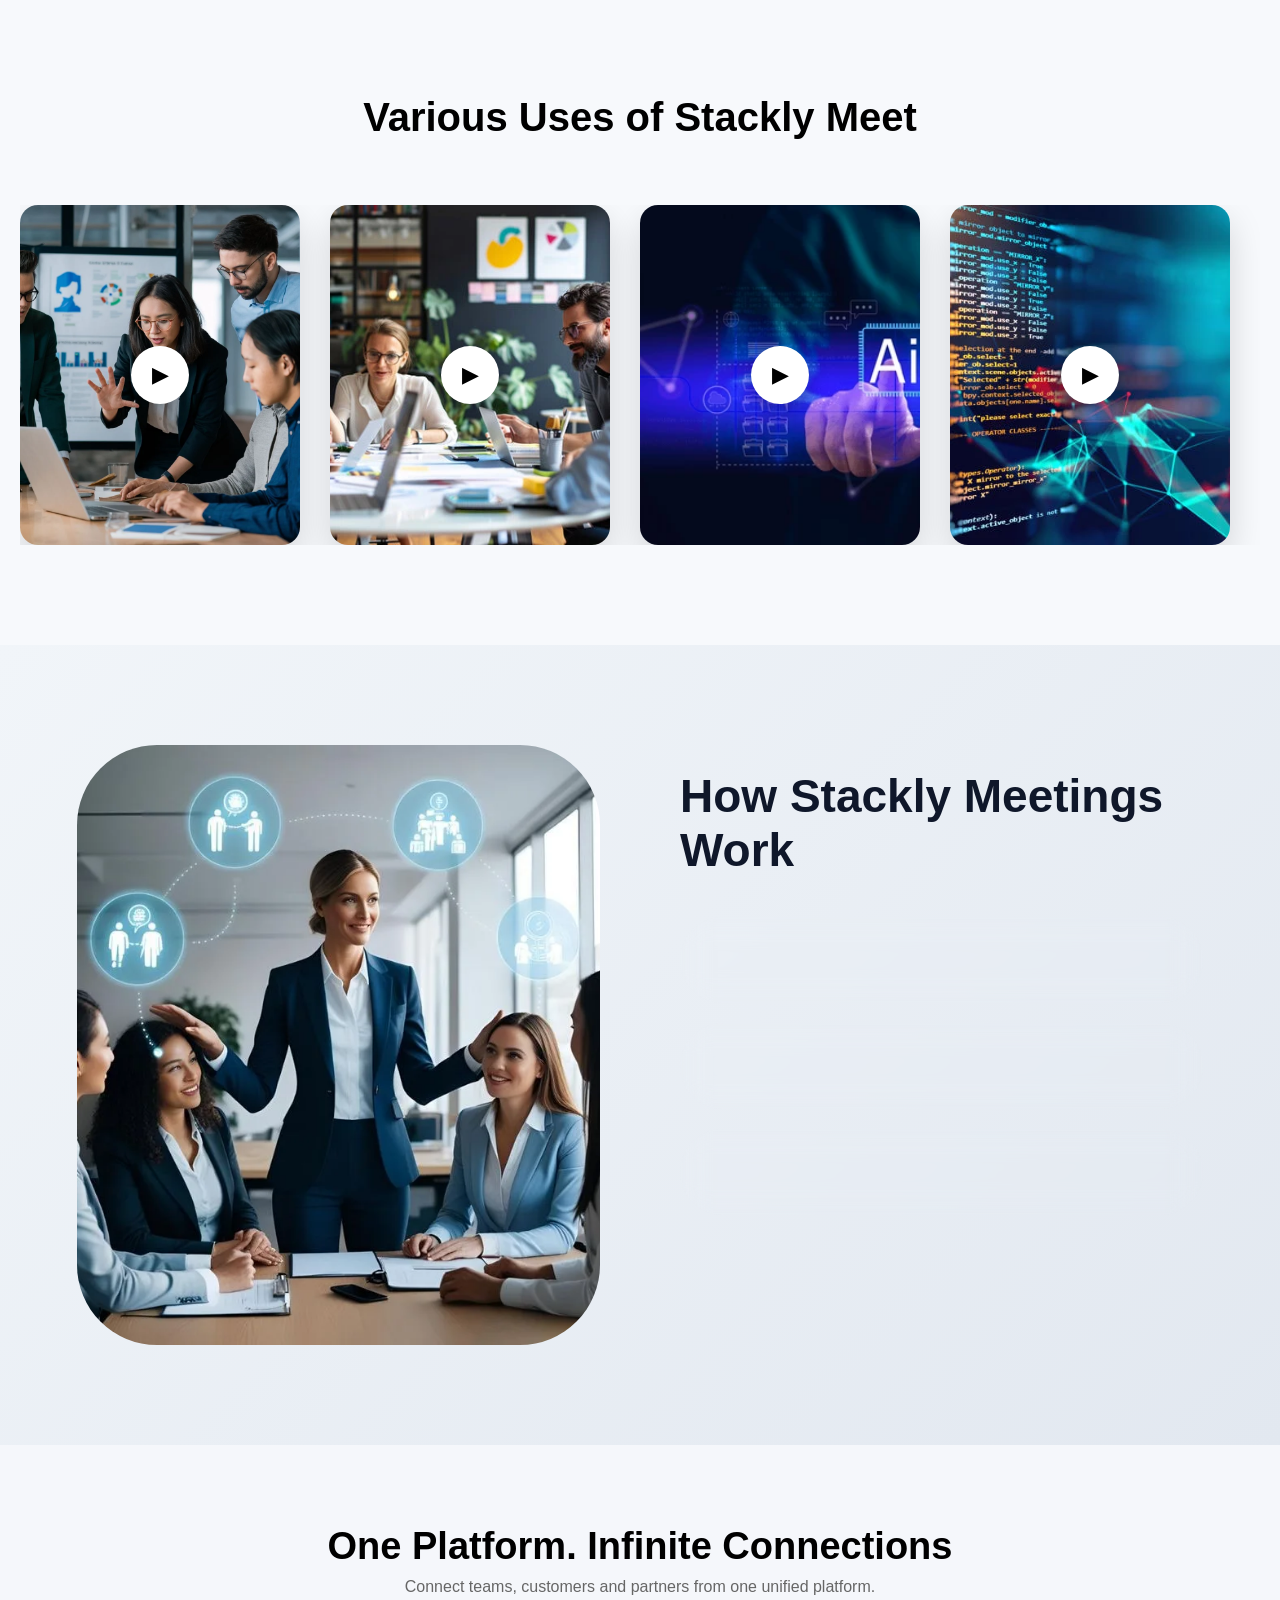
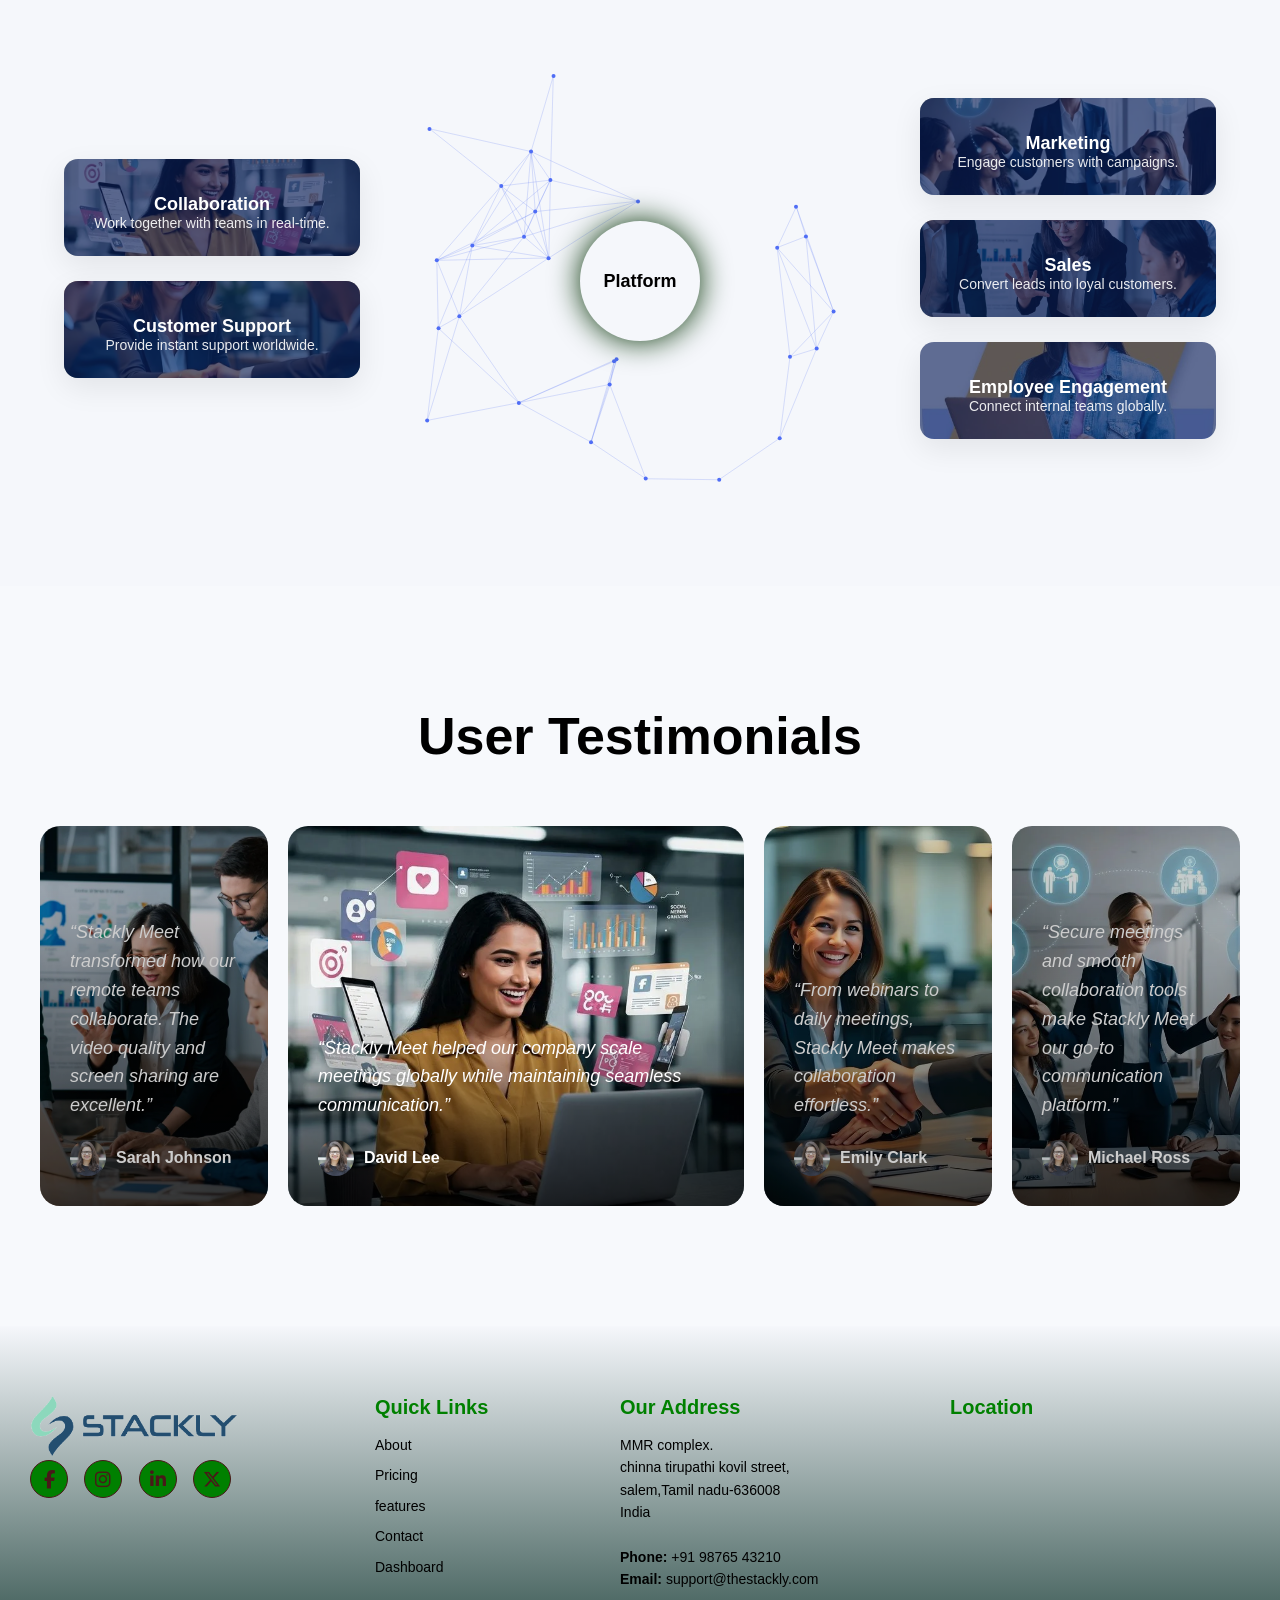
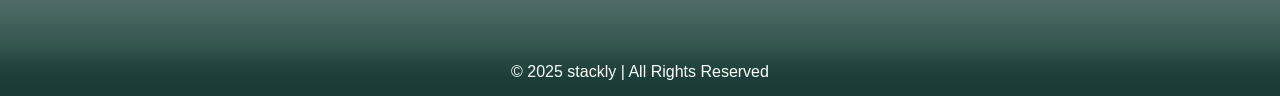
==== commit e6f9138c: "Add files via upload" ====
--- a/index.html
+++ b/index.html
@@ -190,7 +190,7 @@
 left:0;
 width:100%;
 height:100%;
-/* background:rgba(0,0,0,0.45); */
+background:rgba(0,0,0,0.45);
 z-index:1;
 }
 
@@ -235,7 +235,7 @@
 }
 
 .stackly-btn-primary{
-background: rgb(204, 237, 204);
+background: white;
 border:none;
 padding:14px 28px;
 color:black;
@@ -270,7 +270,7 @@
 
 .stackly-meeting-input button{
 padding:12px 20px;
-background:rgb(204, 237, 204);
+background: white;
 border:none;
 color:BLACK;
 border-radius:5px;
@@ -433,14 +433,14 @@
 
 <!-- ------------------- -->
 
-<section class="stk-about-section">
+<!-- <section class="stk-about-section">
 
     <h2 class="stk-about-title" data-aos="fade-up">Who We Are & What's New</h2>
     
     <div class="stk-about-wrapper">
-    
+     -->
     <!-- LEFT IMAGE -->
-    <div class="stk-about-img-box" data-aos="fade-right">
+    <!-- <div class="stk-about-img-box" data-aos="fade-right">
     
     <div class="stk-img-container">
     
@@ -461,10 +461,10 @@
     </div>
     
     </div>
-    
+     -->
     
     <!-- CENTER CONTENT -->
-    <div class="stk-about-center">
+    <!-- <div class="stk-about-center">
     
     <div class="stk-about-item" data-aos="fade-up">
     
@@ -529,10 +529,10 @@
     </div>
     
     </div>
-    
+     -->
     
     <!-- RIGHT IMAGE -->
-    <div class="stk-about-img-box" data-aos="fade-left">
+    <!-- <div class="stk-about-img-box" data-aos="fade-left">
     
     <div class="stk-img-container">
     
@@ -556,7 +556,7 @@
     
     </div>
     
-    </section>
+    </section> -->
 
     <style>
         /* SECTION */
@@ -893,9 +893,10 @@
 
 
     <style>
+        
         .stackly-network-section{
 padding:120px 20px;
-background:rgb(4, 49, 4);
+background-color: white;
 overflow:hidden;
 }
 
@@ -1426,11 +1427,11 @@
     </style>
 
 <!-- --------------------- -->
-<section class="stackly-premium-section">
+<!-- <section class="stackly-premium-section"> -->
 
     <!-- MOVING RIBBONS -->
     
-    <div class="stackly-ribbon-wrapper">
+    <!-- <div class="stackly-ribbon-wrapper">
     
     <div class="stackly-ribbon stackly-ribbon-one">
     <div class="stackly-ribbon-track">
@@ -1447,11 +1448,11 @@
     </div>
     
     </div>
-    
+     -->
     
     <!-- FLOATING ICONS -->
     
-    <div class="stackly-floating-icons">
+    <!-- <div class="stackly-floating-icons">
     
     <div class="stackly-icon icon-video">
     🎥
@@ -1466,11 +1467,11 @@
     </div>
     
     </div>
-    
+     -->
     
     <!-- CONTENT -->
     
-    <div class="stackly-content">
+    <!-- <div class="stackly-content">
     
     <p class="stackly-tag">OUR SOLUTIONS</p>
     
@@ -1488,7 +1489,7 @@
     </div>
     
     </section>
-
+ -->
 
     <style>
         /* MAIN SECTION */
@@ -3139,11 +3140,7 @@
 
 <style>
 
-body{
-margin:0;
-font-family:Arial;
-background:rgb(215, 229, 215);
-}
+
 
 /* MAIN SECTION */
 
@@ -3291,8 +3288,8 @@
 width:120px;
 height:120px;
 border-radius:50%;
-background: rgb(4, 49, 4);
-color:white;
+
+color: black;
 display:flex;
 align-items:center;
 justify-content:center;
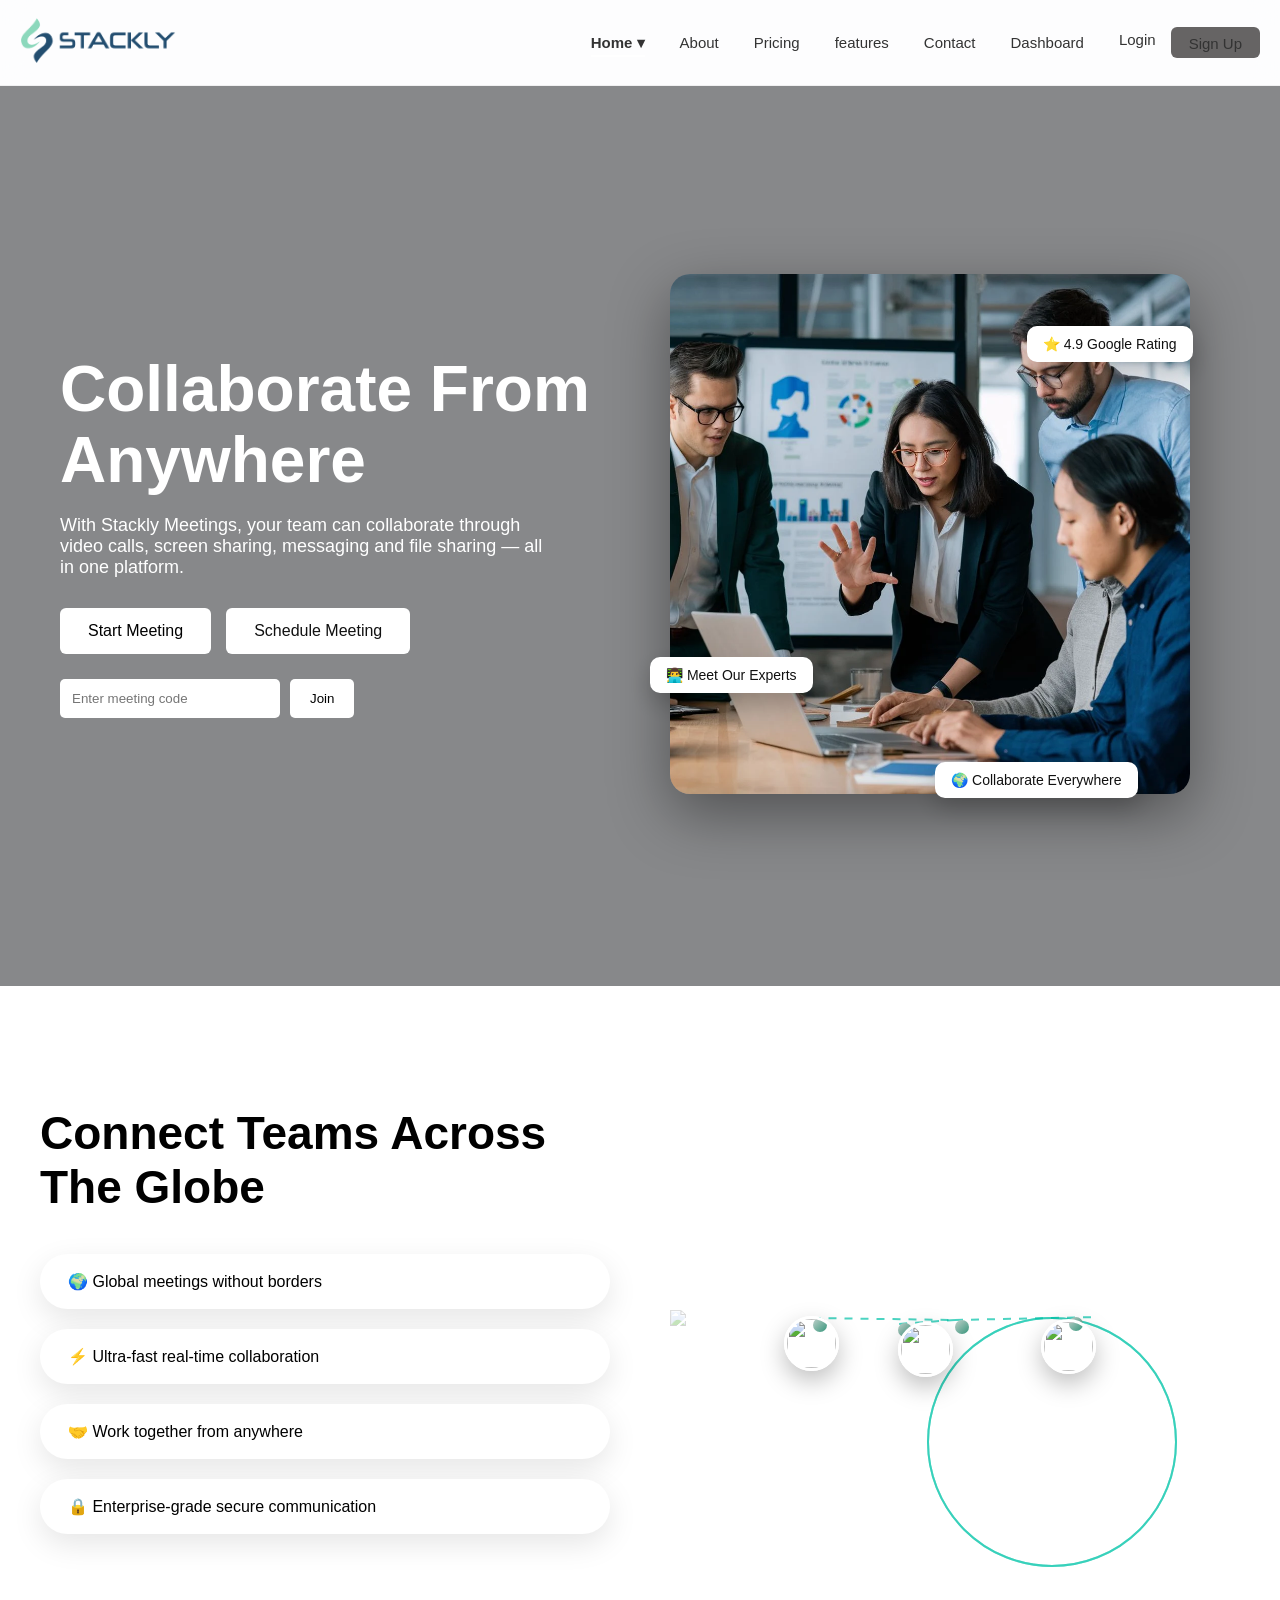
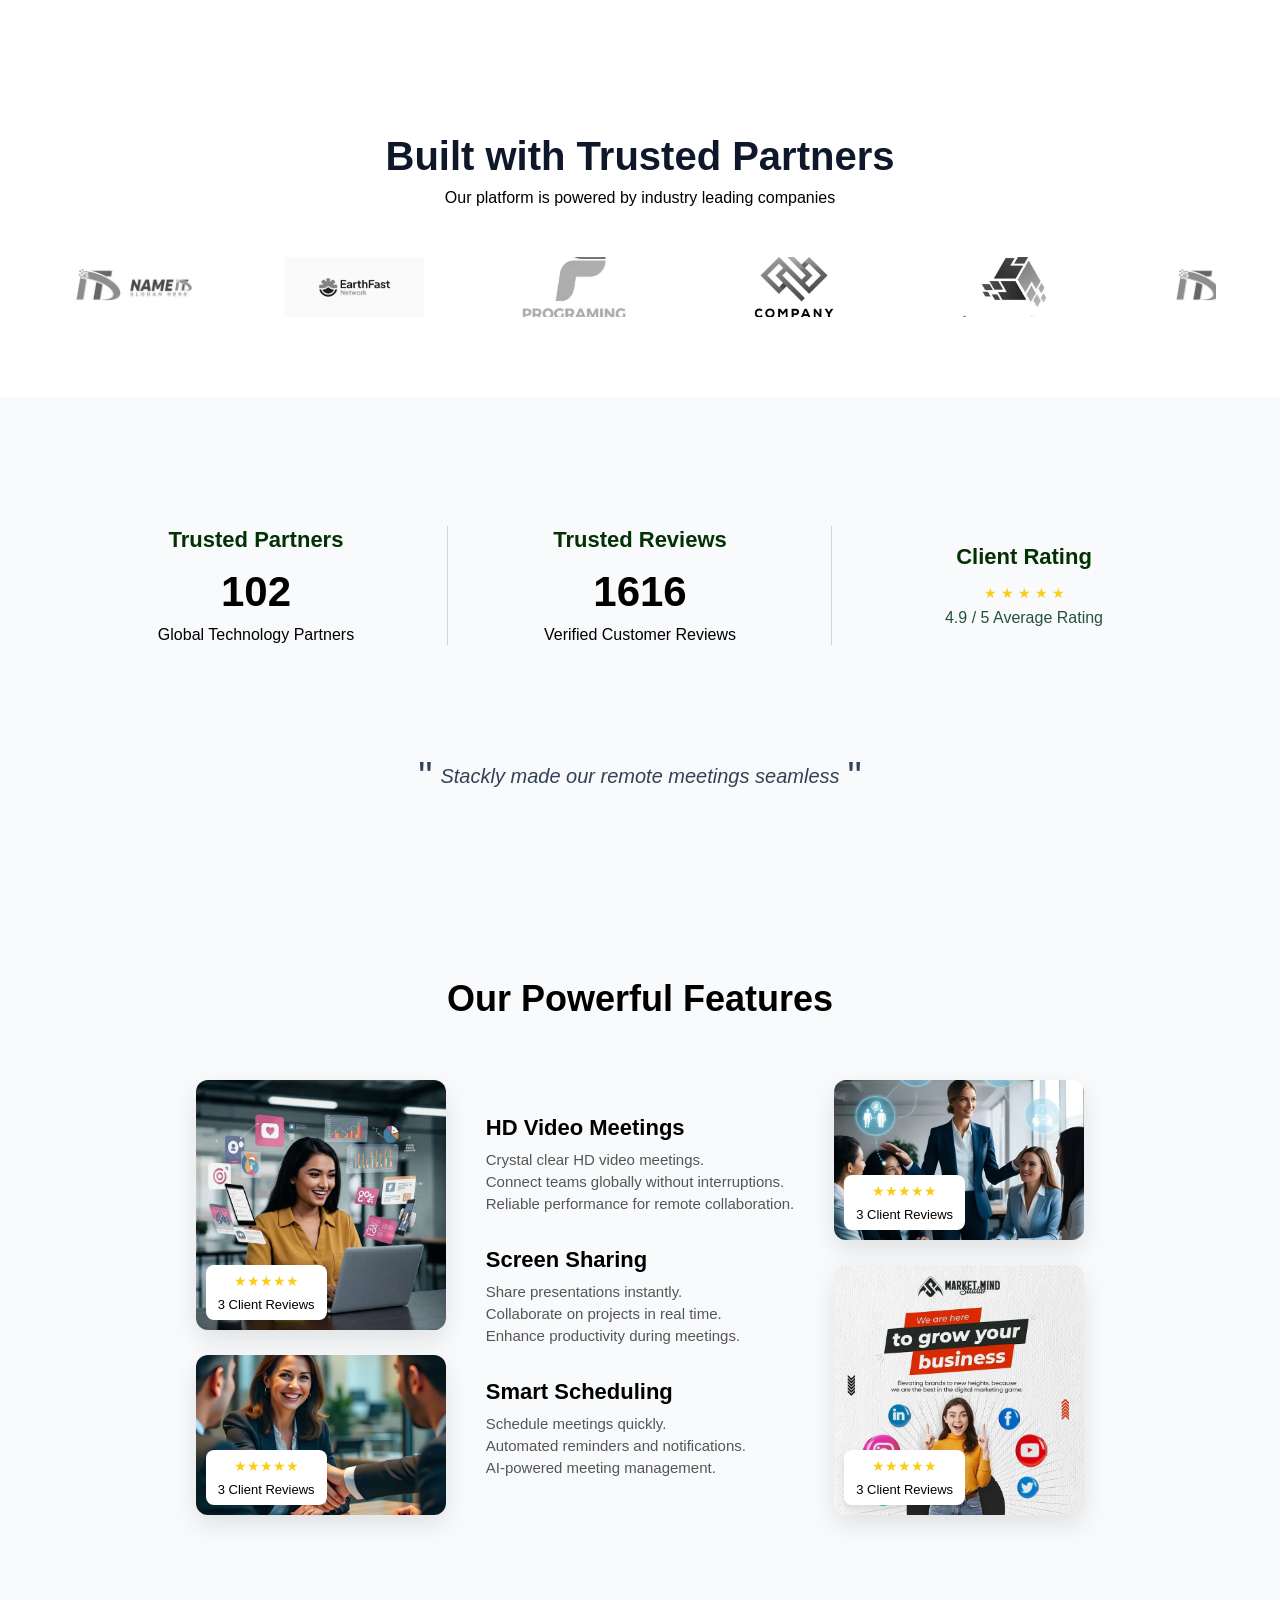
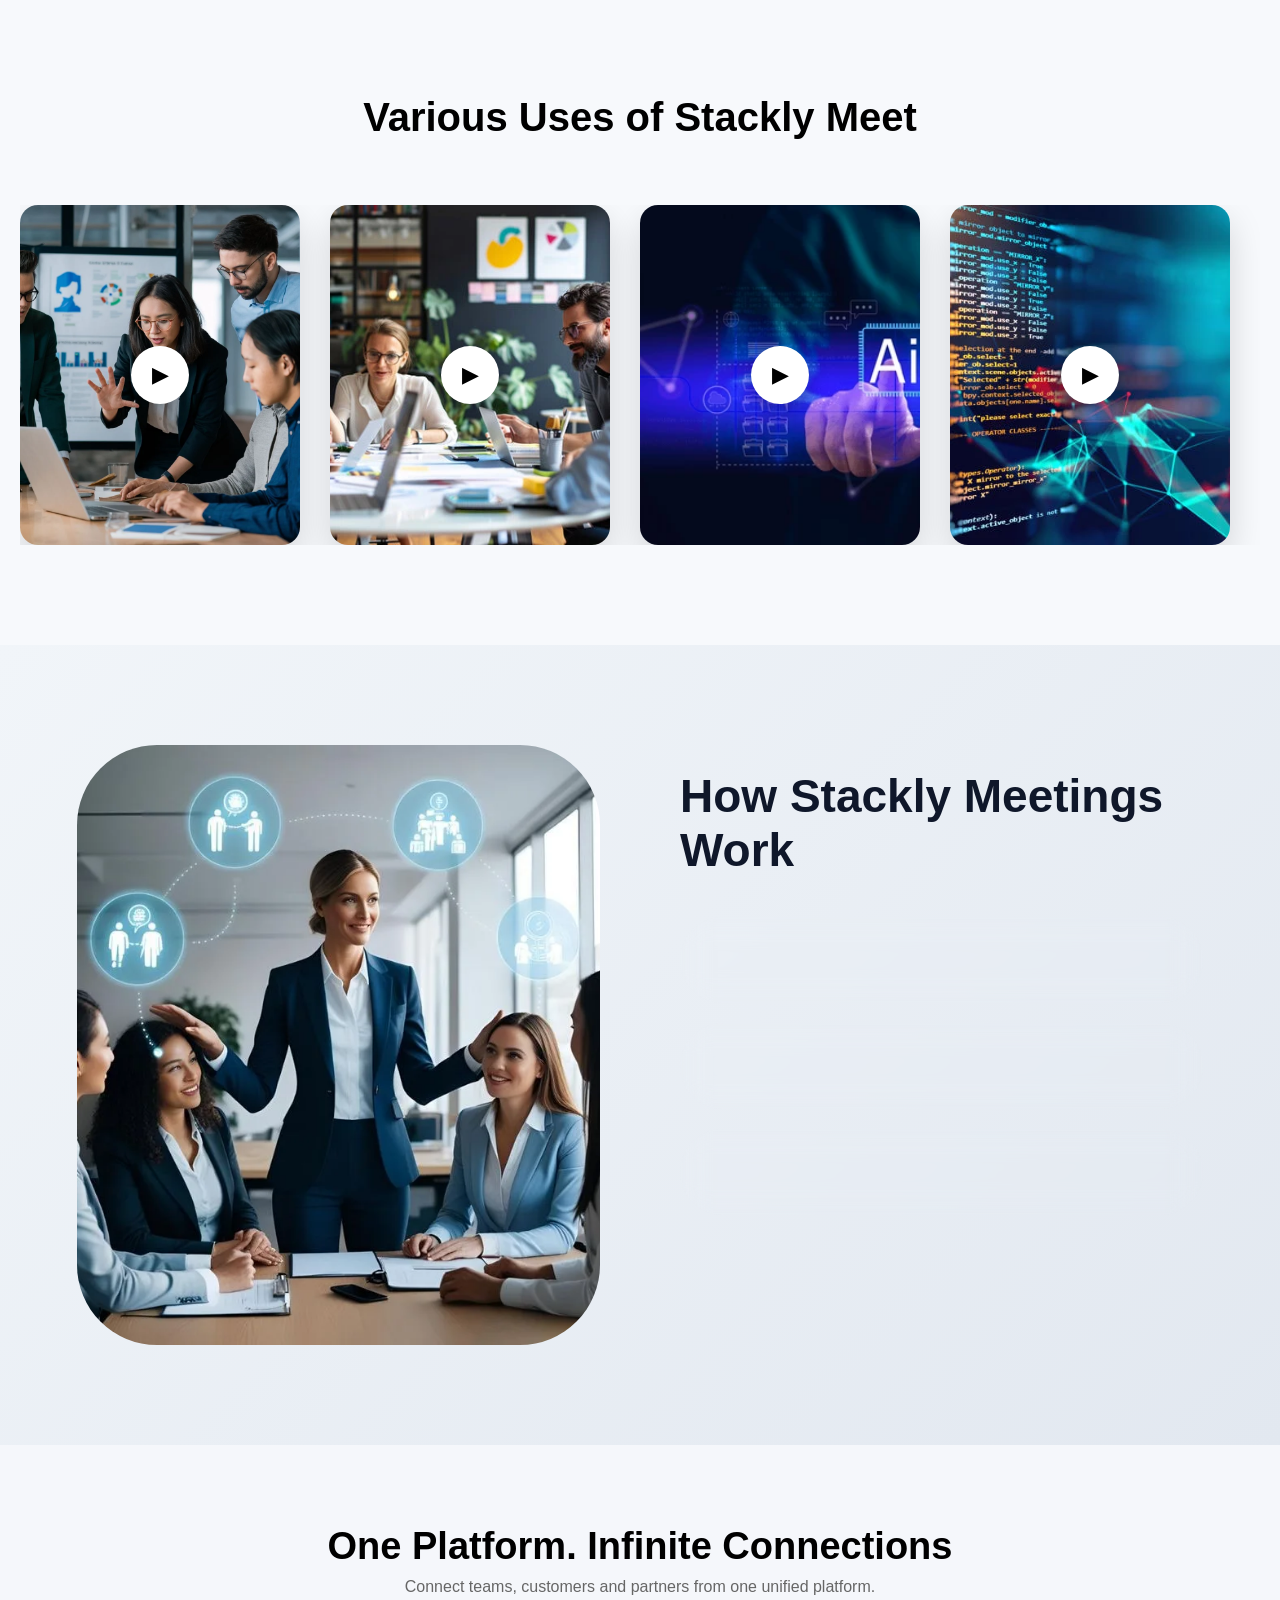
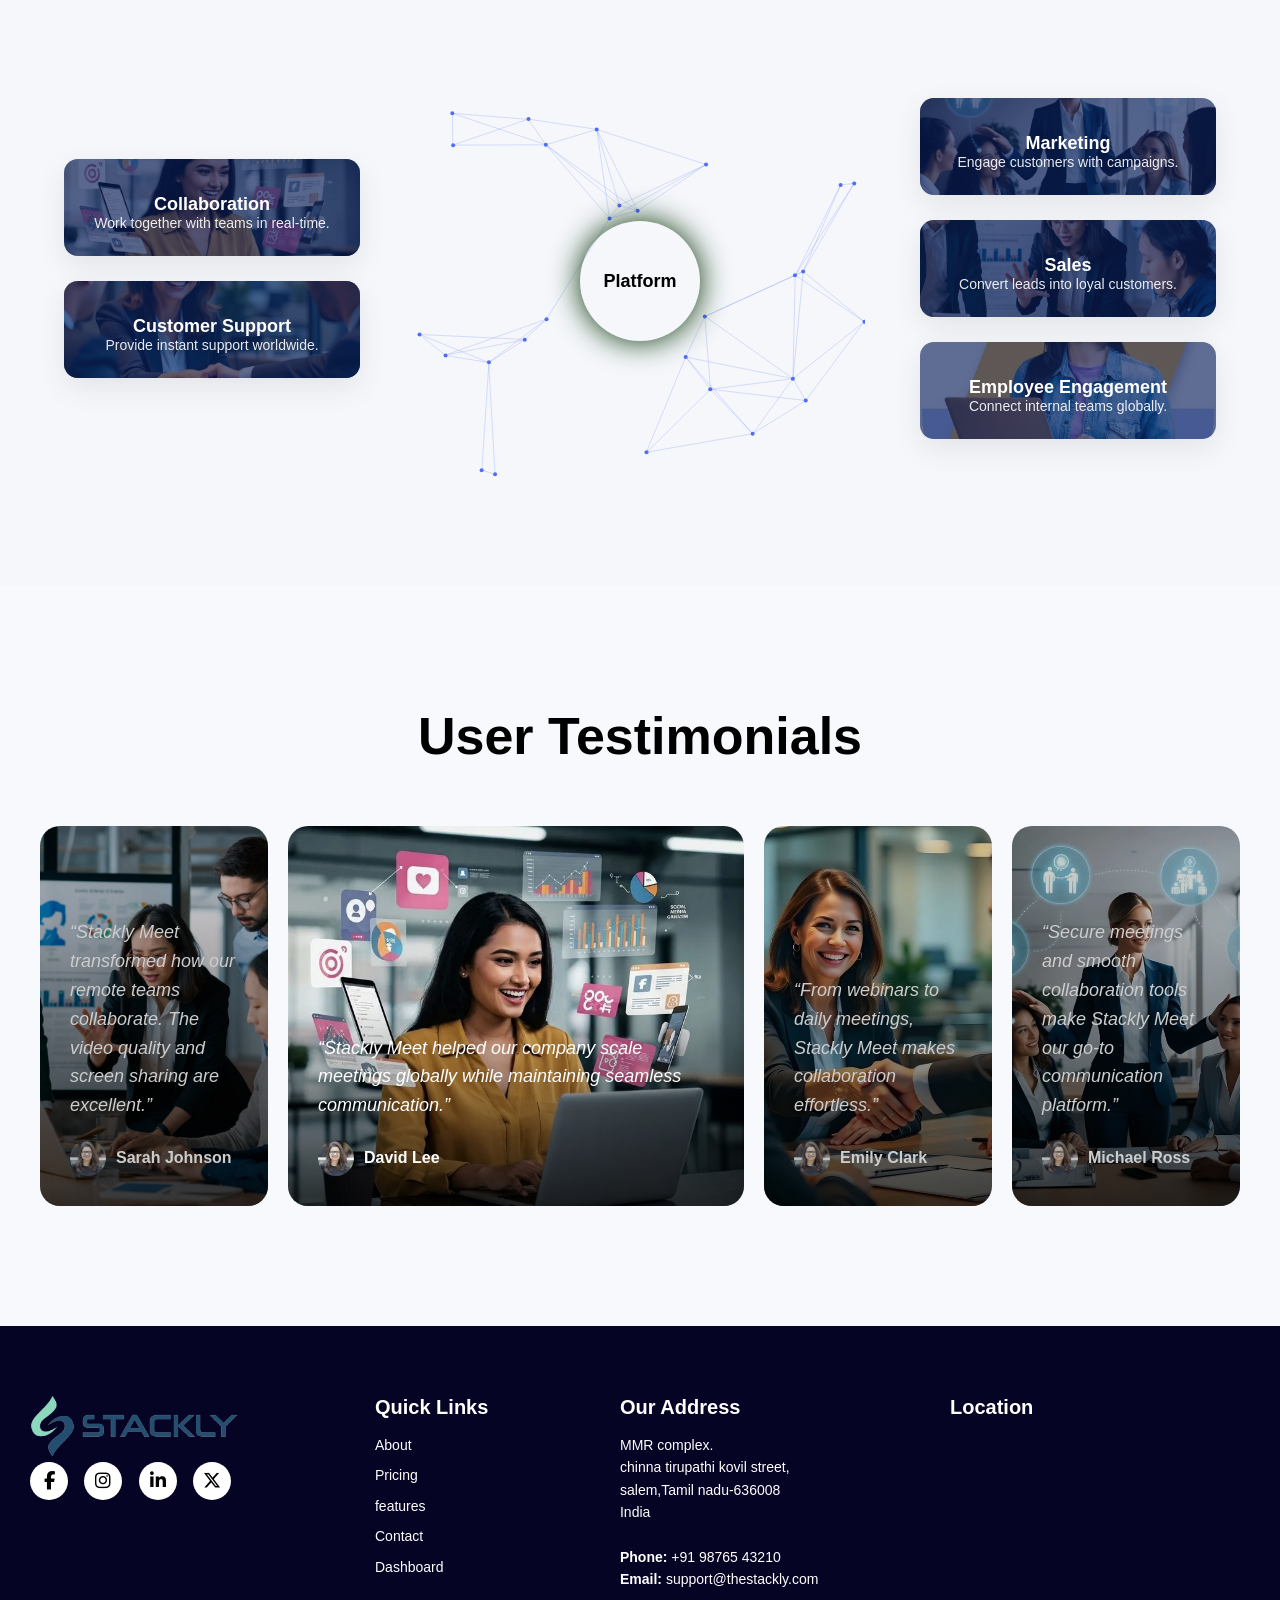
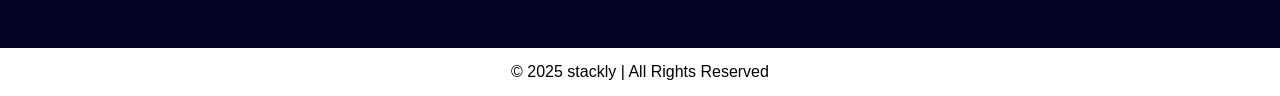
==== commit 222bd3f6: "Add files via upload" ====
--- a/index.html
+++ b/index.html
@@ -3855,7 +3855,8 @@
     
             <!-- Logo / About -->
             <div class="footer-box">
-                <img src="./logo.webp" alt="Stackly Logo" class="footer-logo"  style="height:60px;">
+                <a href="./index.html">
+                <img src="./logo.webp" alt="Stackly Logo" class="footer-logo"  style="height:60px;"></a>
    
                
                 <!-- <p>We deliver secure, scalable and innovative IT services for global businesses.</p><br> -->
--- a/style.css
+++ b/style.css
@@ -117,7 +117,7 @@
     width:0%;
     height:2px;
     
-    background:linear-gradient(135deg,#021a12,#063a2b);
+    background: white;
     
     transition:0.35s;
     
@@ -202,7 +202,7 @@
     /* SIGNUP */
     
     .signup-btn{
-    background:linear-gradient(135deg,#4bd8a9,#c3f7e8);
+    background: rgb(102, 100, 100);
     color:white;
     padding:8px 18px;
     border-radius:6px;
@@ -212,7 +212,7 @@
     }
     
     .signup-btn:hover{
-    background:linear-gradient(135deg,#c3d1cc,#37977c);
+    background: black;
     }
     
     /* DARK MODE ICON */
@@ -264,7 +264,7 @@
     }
     
     body.dark .nav-menu{
-    background:linear-gradient(135deg,#021a12,#063a2b);
+    background: white;
     }
     
     .nav-menu.active{
@@ -296,7 +296,7 @@
 
 /* ================= FOOTER ================= */
 .footer {
-    background:linear-gradient(to top, #173b34, transparent);  
+    background: rgb(5, 4, 37);
     padding-top: 40px;
     color: white;
 }
@@ -312,12 +312,12 @@
 .footer-box h3 {
     margin-bottom: 15px;
     font-size: 20px;
-    color: green;
+    color: white;
 }
 
 .footer-box p, 
 .footer-box a {
-    color: black;
+    color: white;
     font-size: 14px;
     line-height: 1.6;
 }
@@ -336,14 +336,15 @@
 }
 
 .footer-box ul li a:hover {
-    color: green;
+    color: white;
 }
 
 
 .footer-bottom {
     text-align: center;
-    background: linear-gradient(to top, #173b34, transparent); 
+    background: white;
     padding: 15px 0;
+    color:black;
 }
 
 .footer-social a {
@@ -355,15 +356,15 @@
     text-align: center;
     line-height: 38px;
     border-radius: 50%;
-    background: green;
-    color:rgb(73, 25, 25);
-    border: 1px solid rgb(73, 25, 25);
+    background: white;
+    color: black;
+    border: black;
     transition: 0.3s;
 }
 
 .footer-social a:hover {
-    background: linear-gradient(to top, #173b34, transparent); 
-    color: #000;
+    background: black;
+    color: white;;
     transform: translateY(-5px);
 }
 
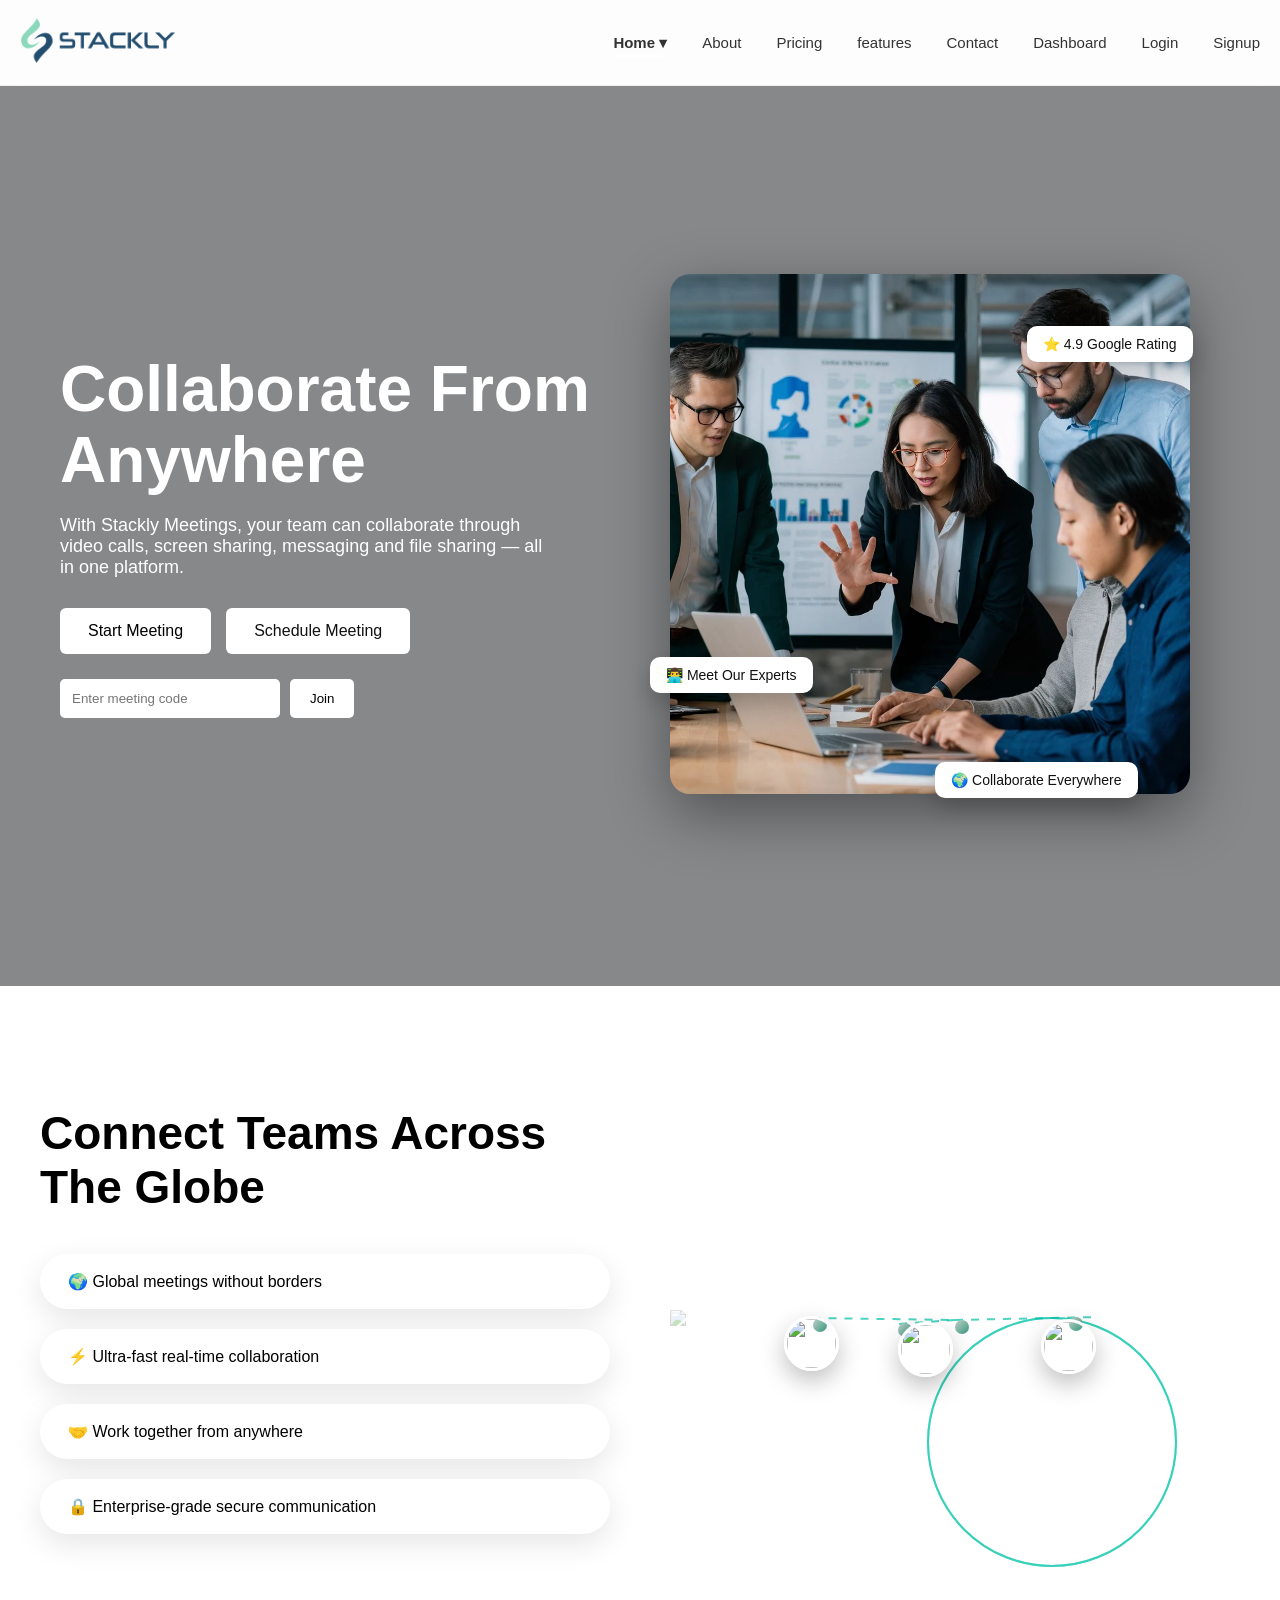
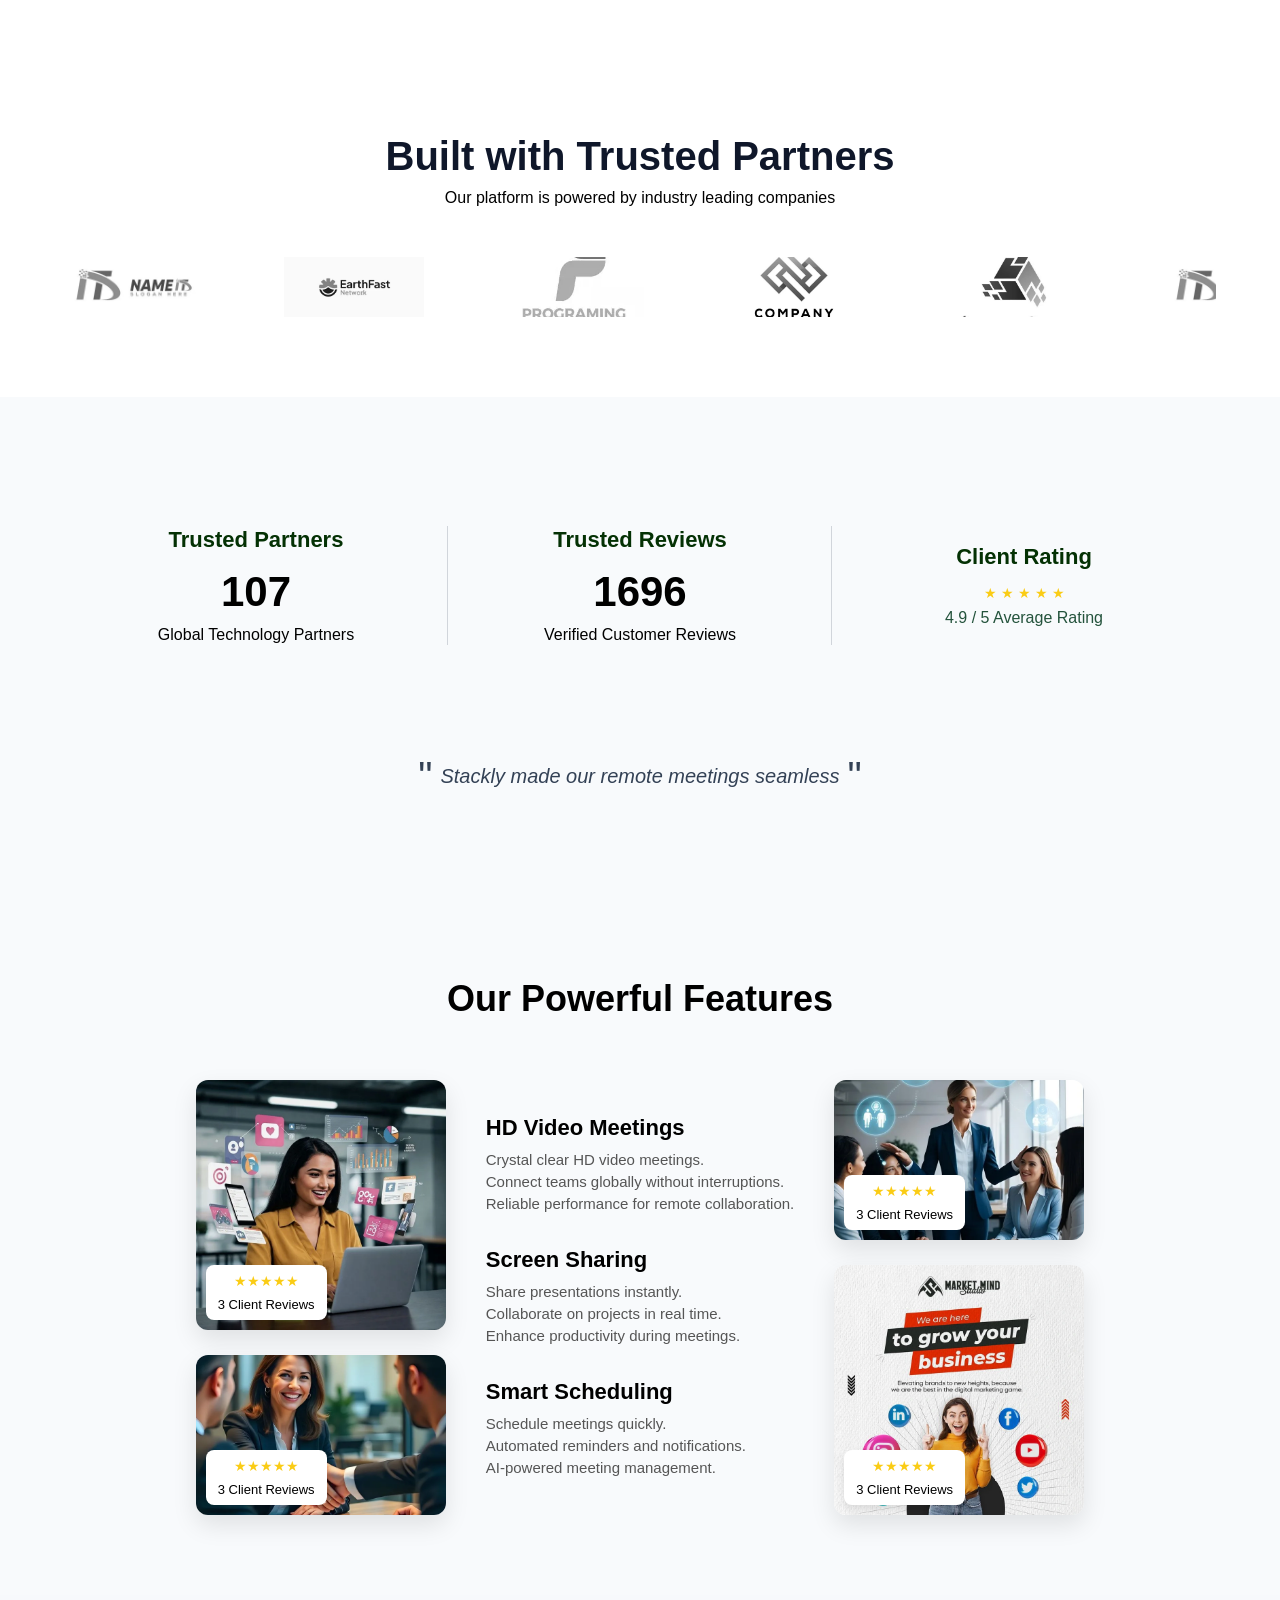
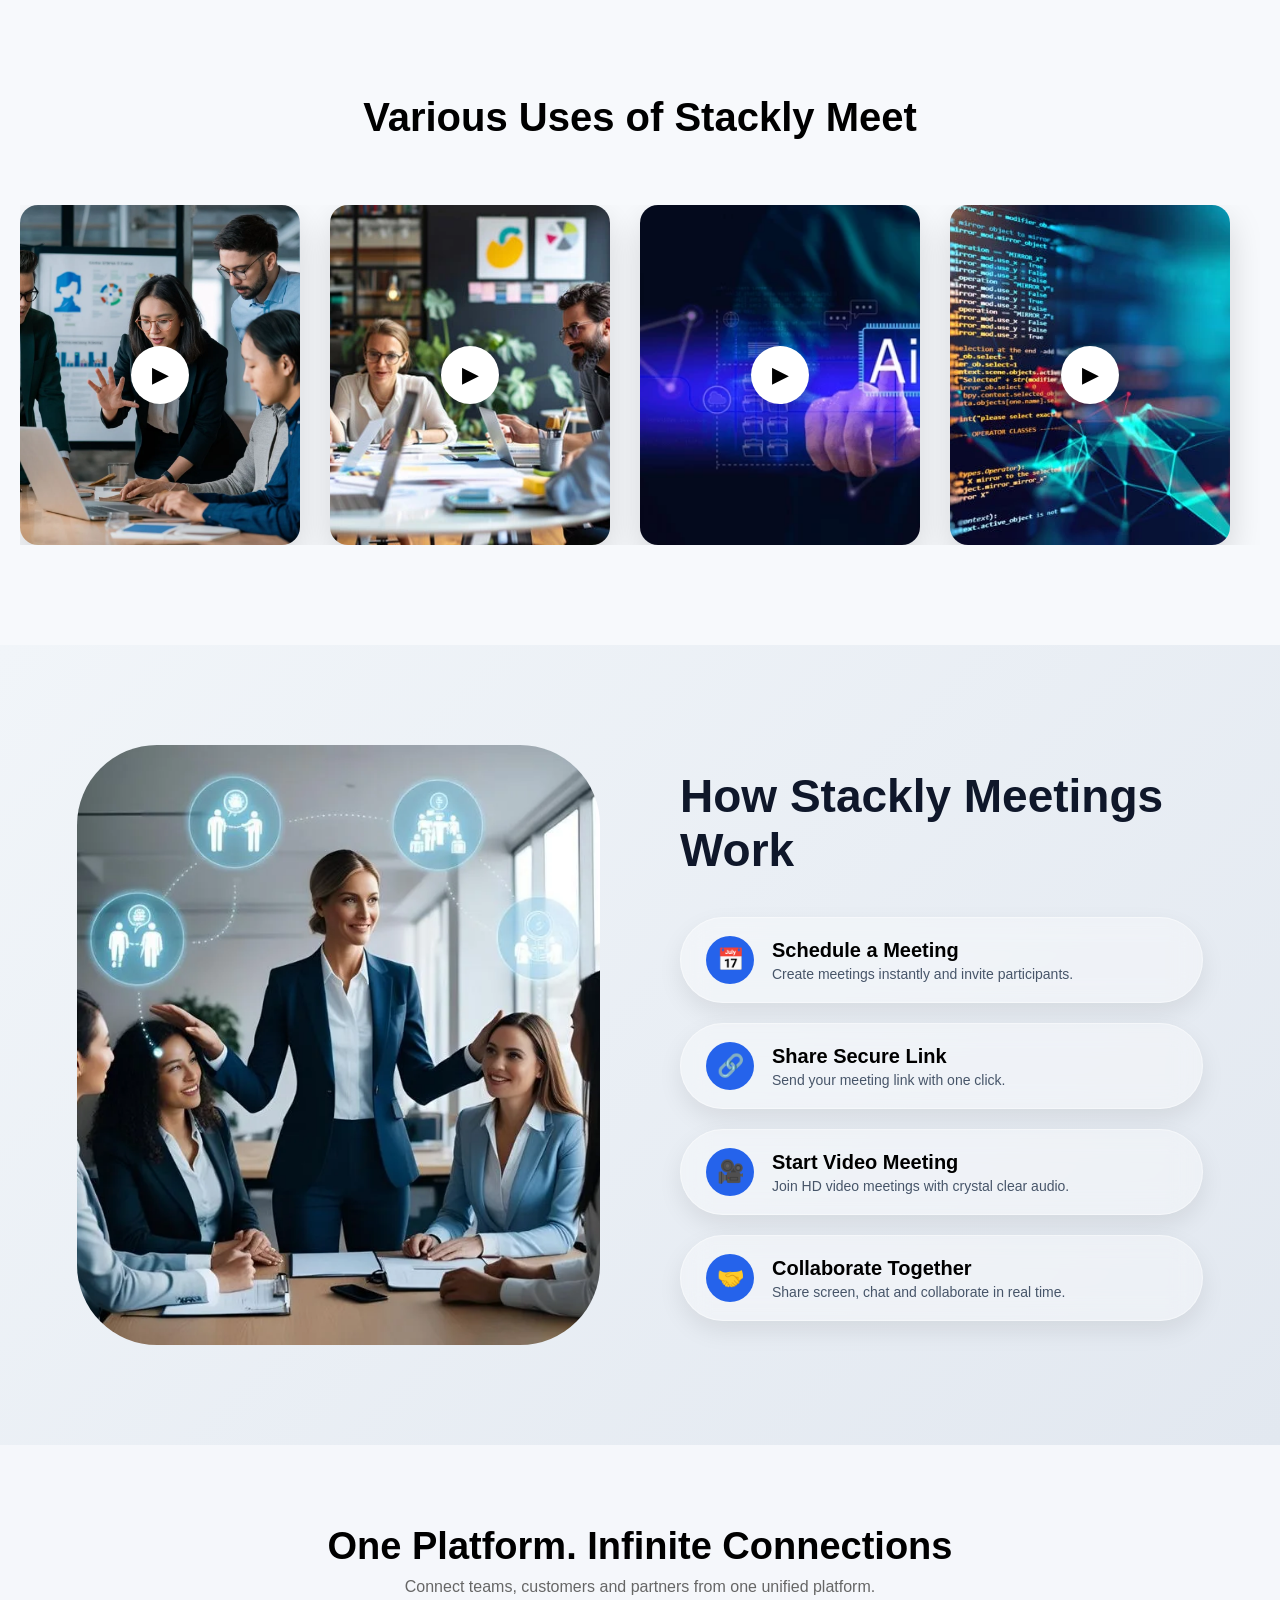
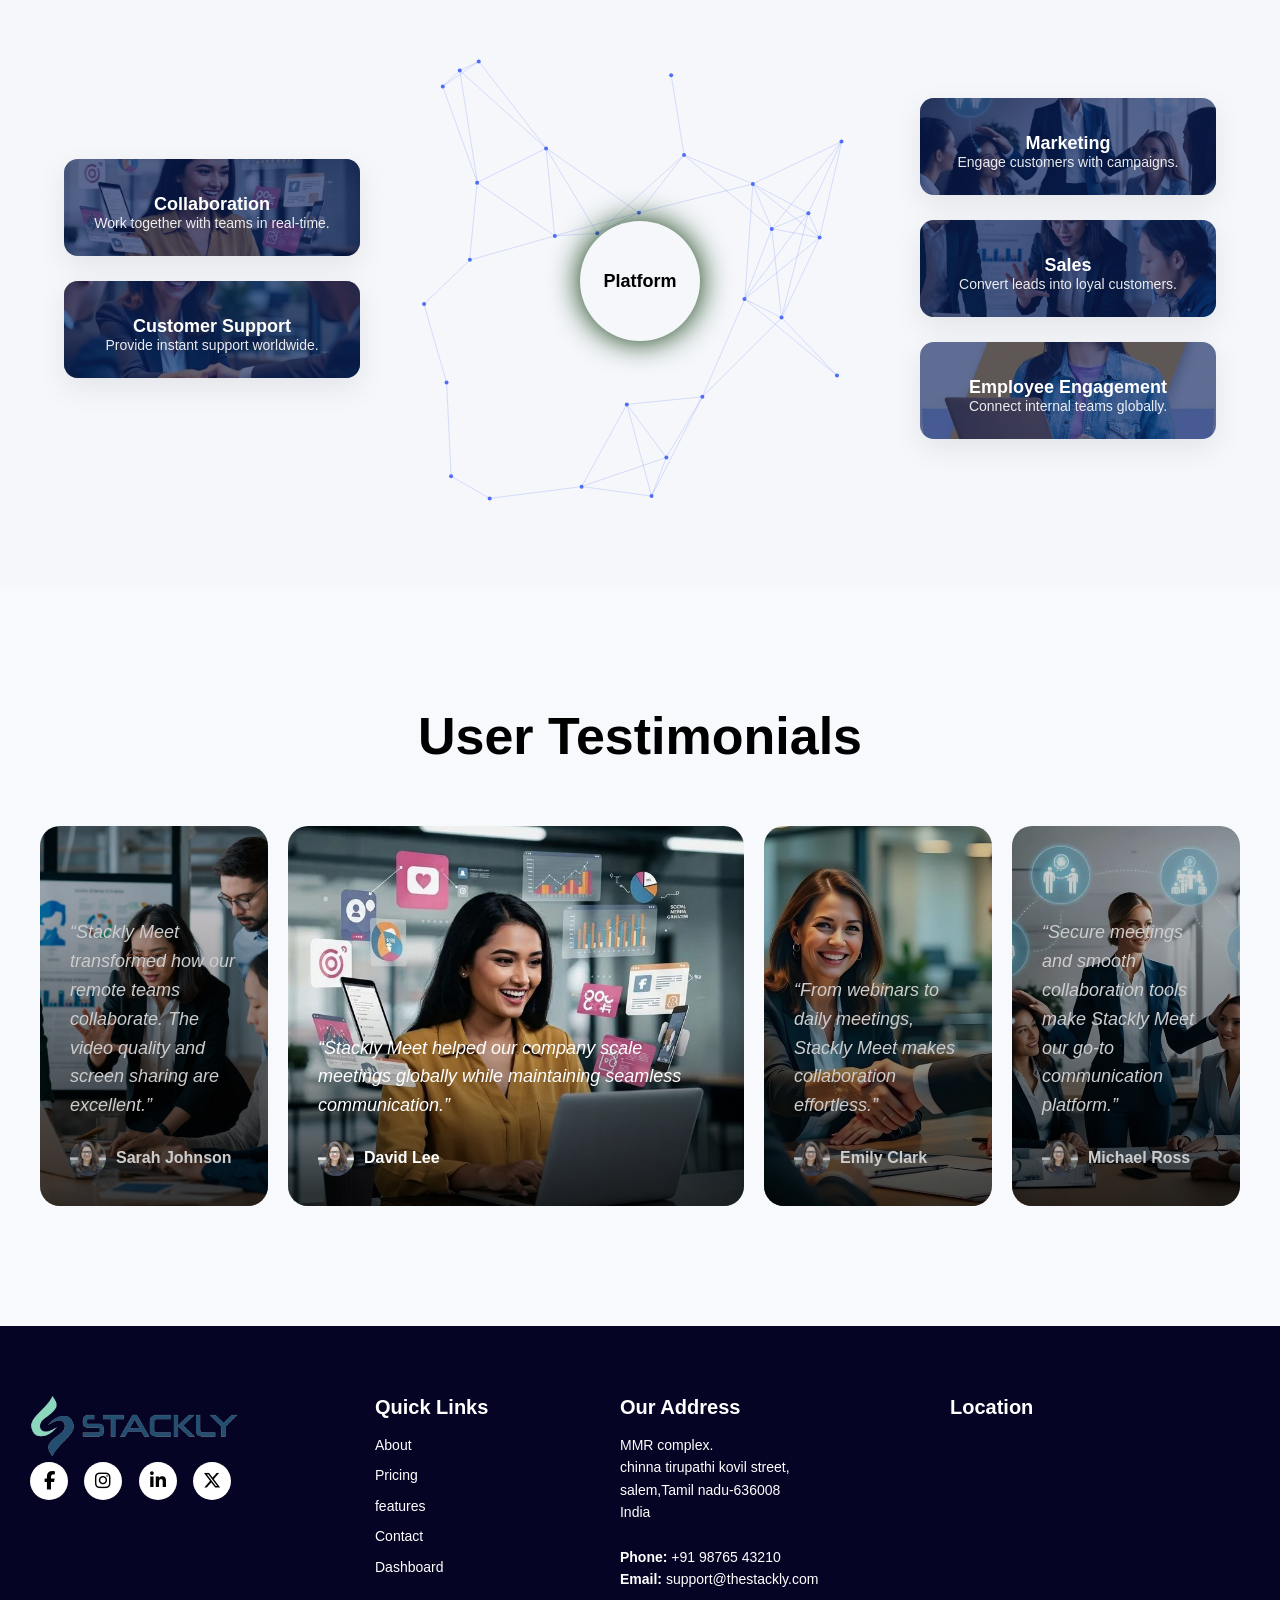
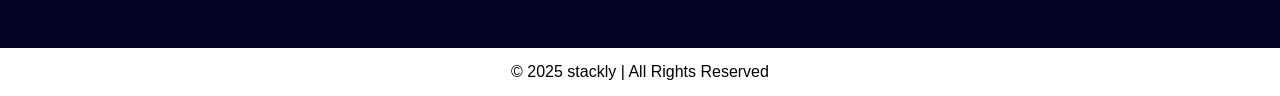
==== commit bf3d7e8f: "Add files via upload" ====
--- a/index.html
+++ b/index.html
@@ -62,13 +62,15 @@
 <li><a href="./features.html">features</a></li>
 <li><a href="./contact.html">Contact</a></li>
 <li><a href="./dashboard.html">Dashboard</a></li>
-
-<li class="nav-buttons">
+<li><a href="./login.html">Login</a></li>
+<li><a href="./signup.html">Signup</a></li>
+
+<!-- <li class="nav-buttons"> -->
 
 <!-- <span class="dark-toggle" id="darkToggle">🌙</span> -->
 
-<a href="login.html" class="login-btn">Login</a>
-<a href="signup.html" class="signup-btn">Sign Up</a>
+<!-- <a href="login.html" class="login-btn">Login</a> -->
+<!-- <a href="signup.html" class="signup-btn">Sign Up</a> -->
 
 </li>
 
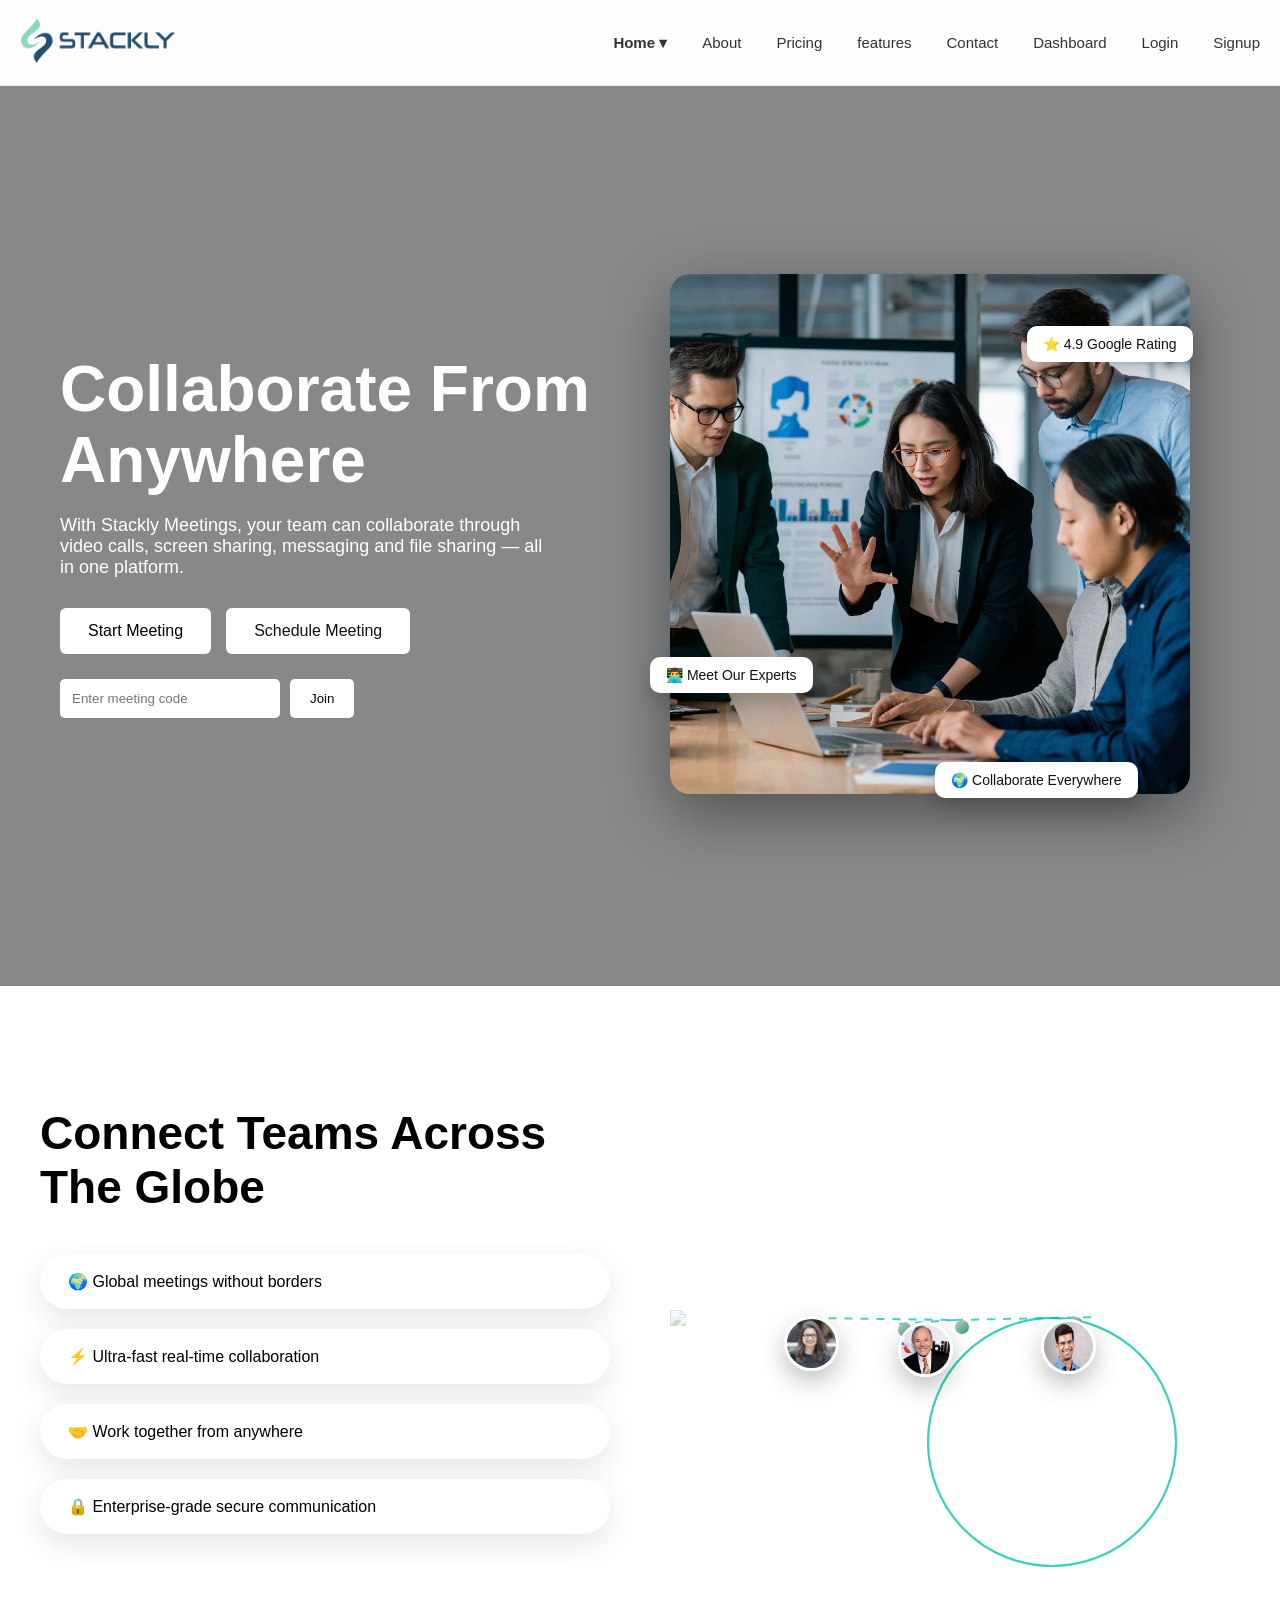
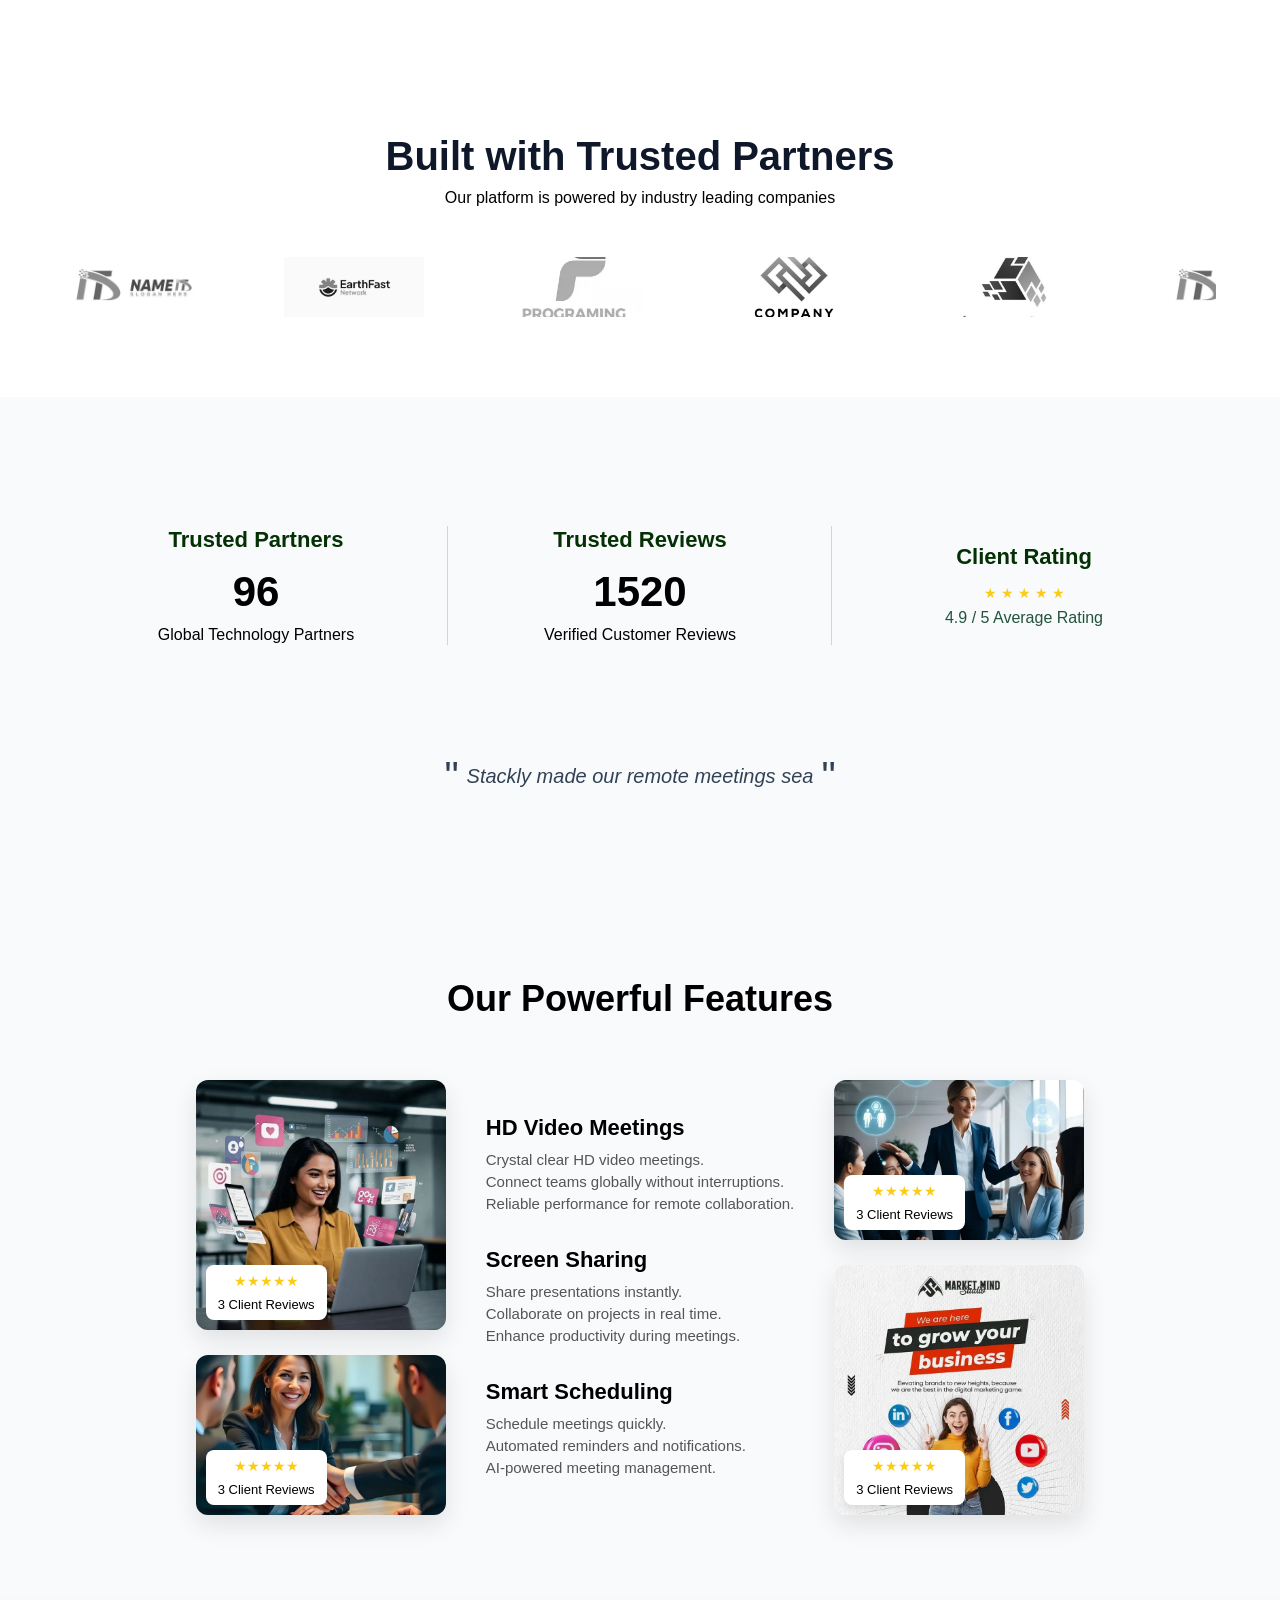
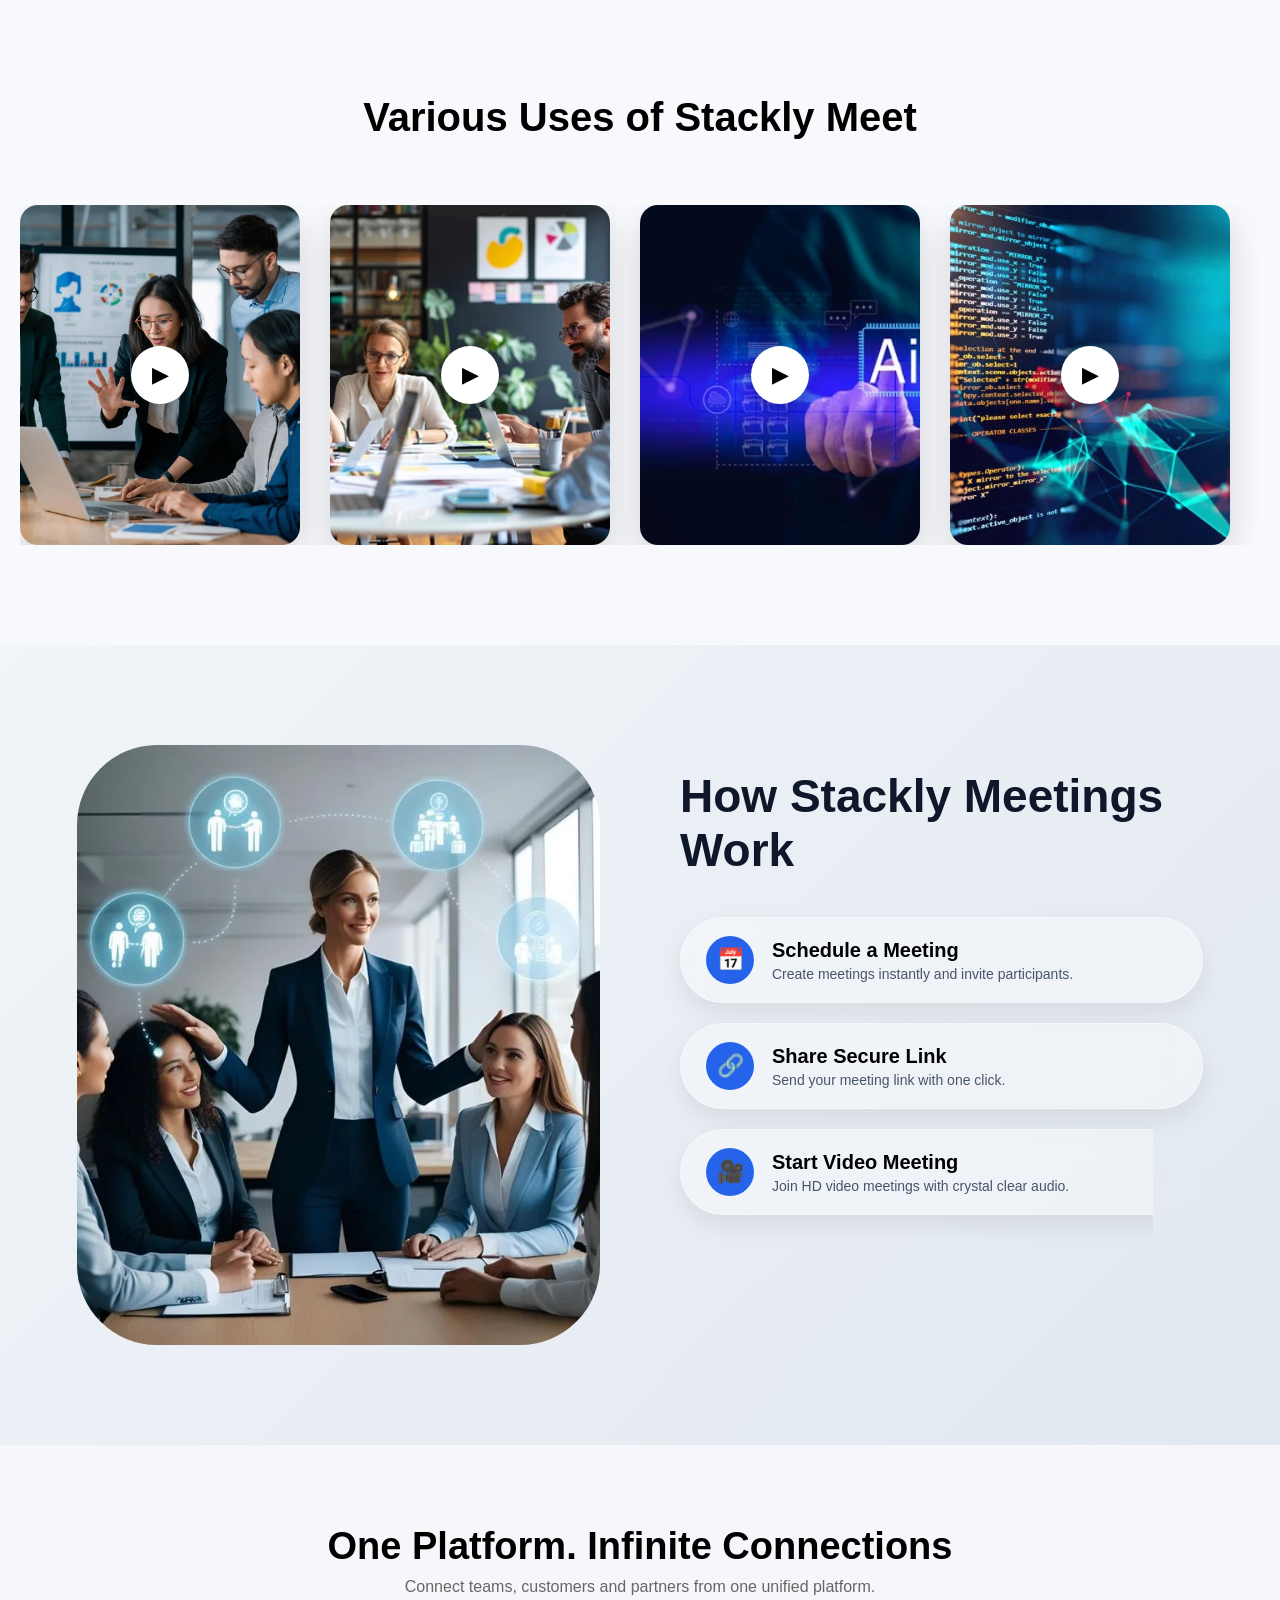
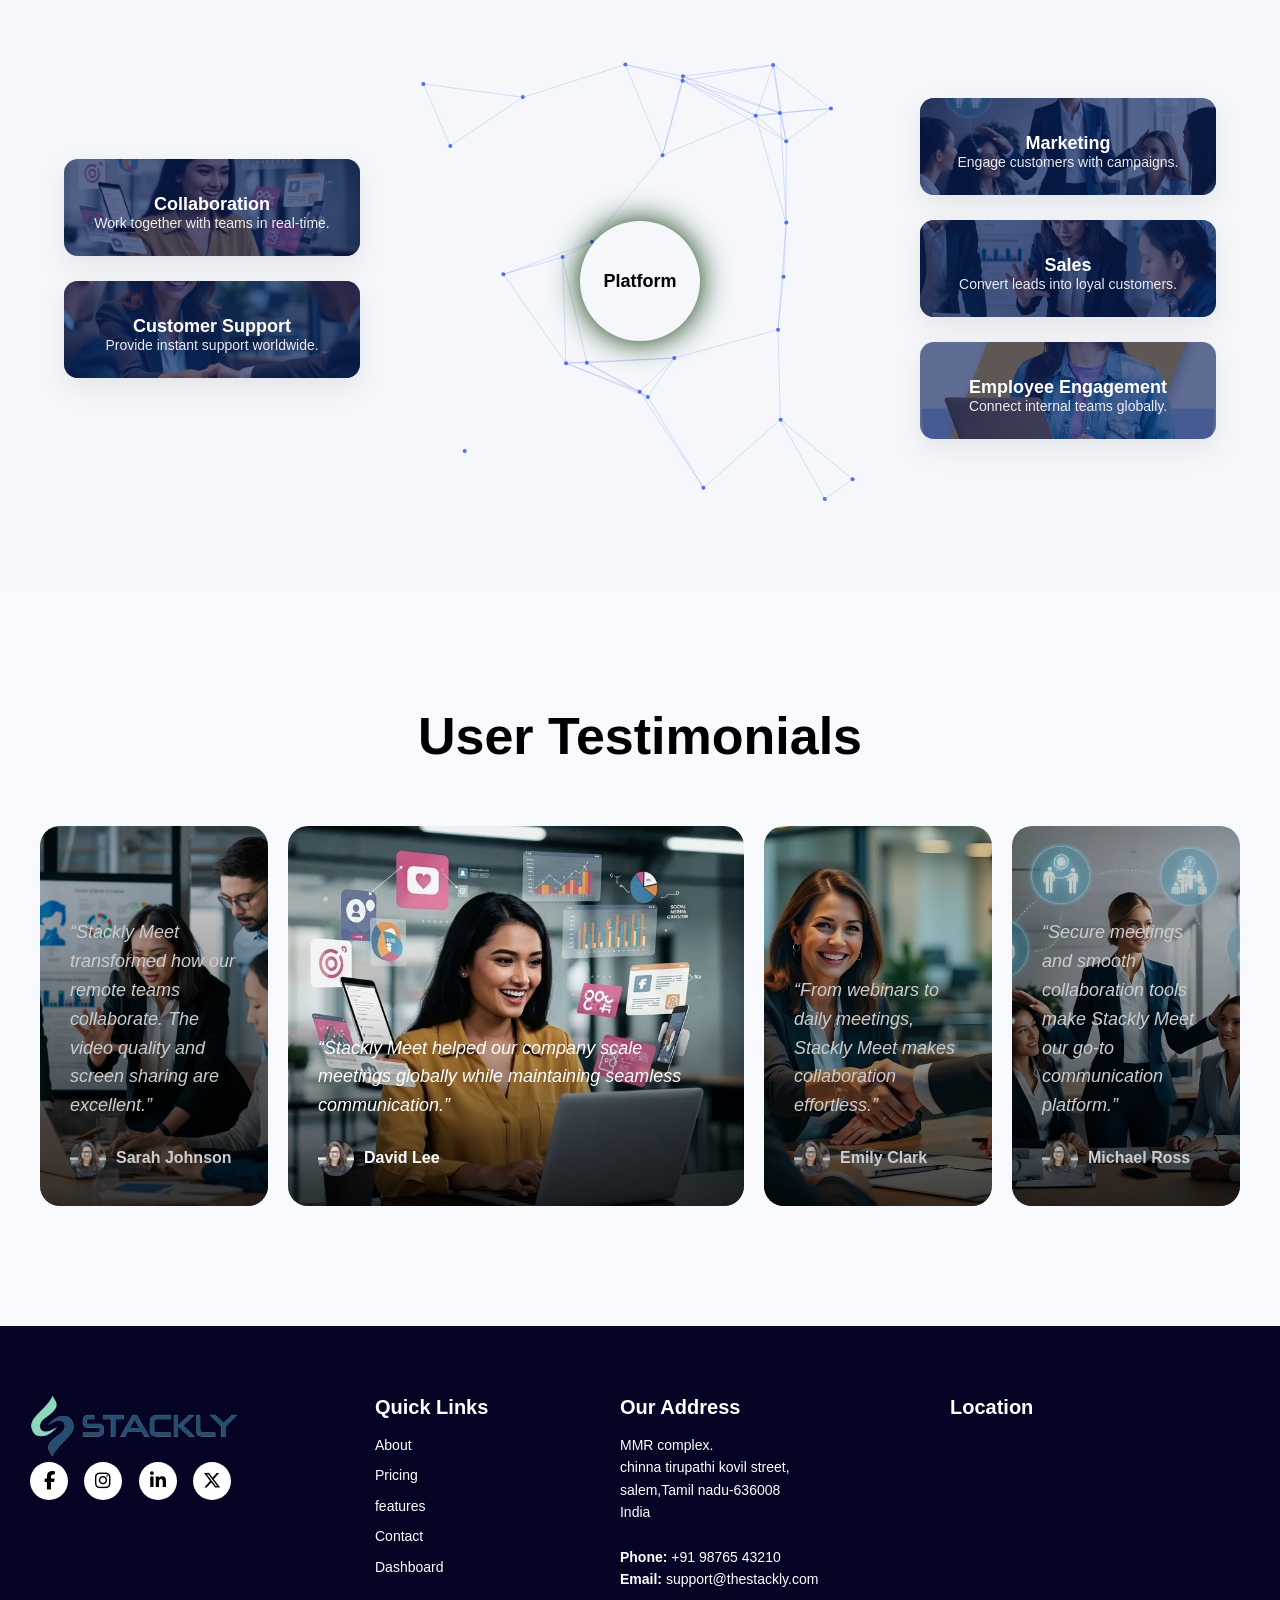
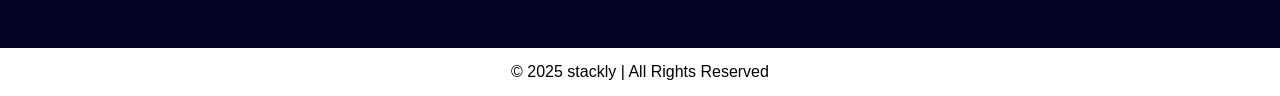
==== commit 219cce92: "Add files via upload" ====
--- a/index.html
+++ b/index.html
@@ -865,15 +865,15 @@
     <!-- AVATARS -->
     
     <div class="stackly-user u1">
-    <img src="https://randomuser.me/api/portraits/women/44.jpg">
+    <img src="./sana.webp">
     </div>
     
     <div class="stackly-user u2">
-    <img src="https://randomuser.me/api/portraits/men/32.jpg">
+    <img src="./arjun.webp">
     </div>
     
     <div class="stackly-user u3">
-    <img src="https://randomuser.me/api/portraits/women/68.jpg">
+    <img src="./joe.webp">
     </div>
     
     
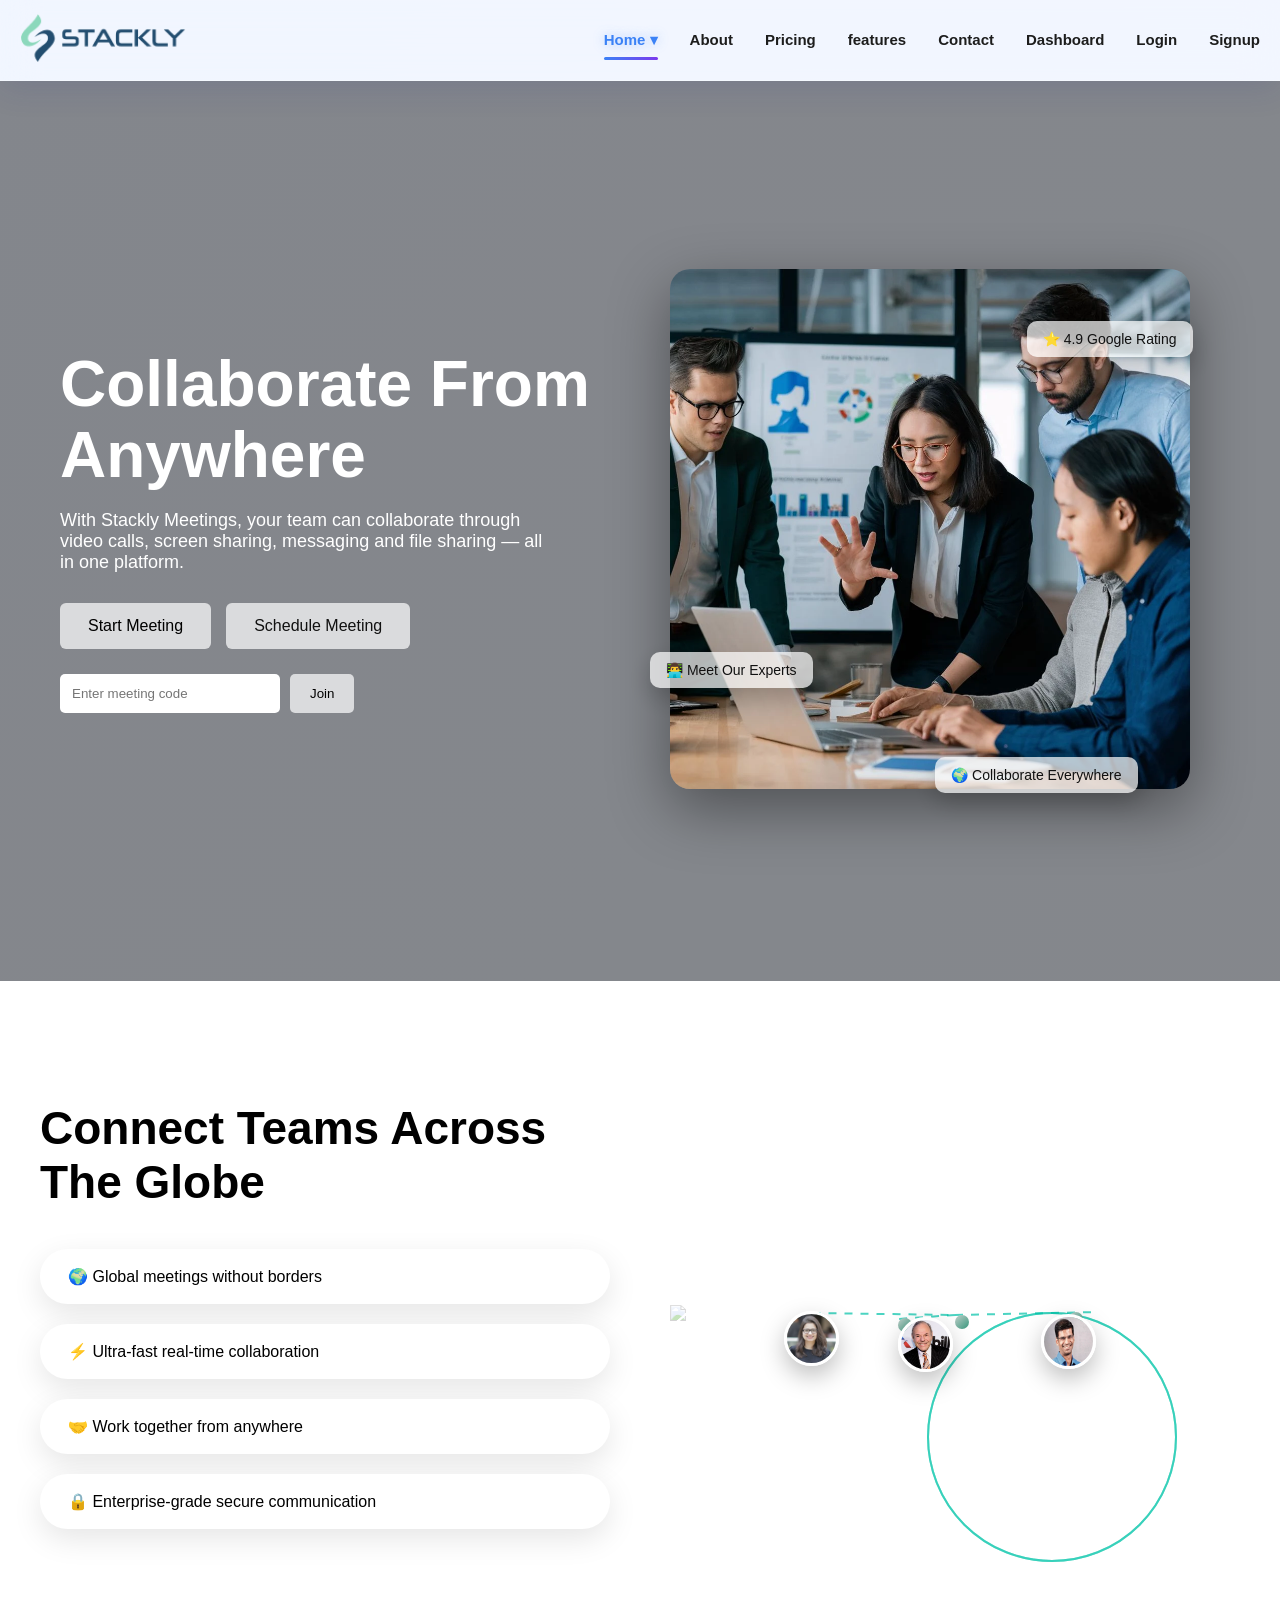
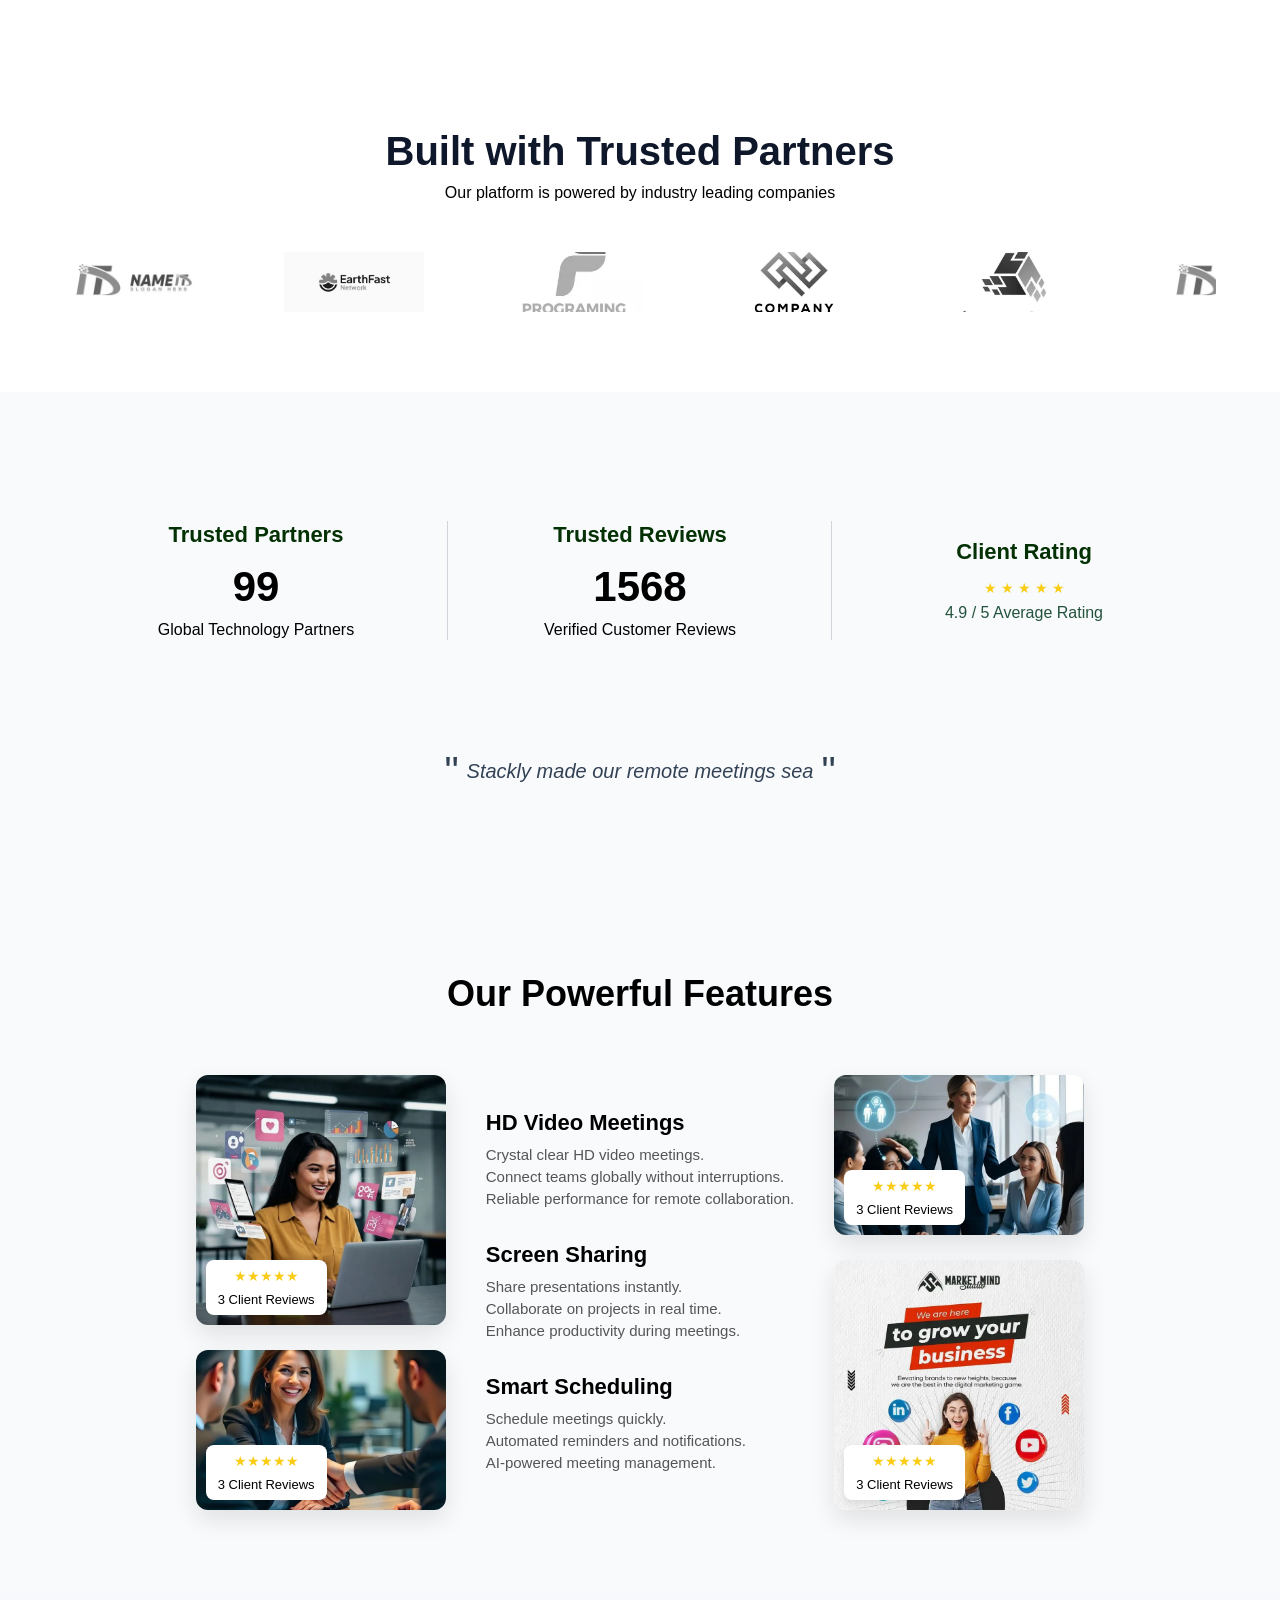
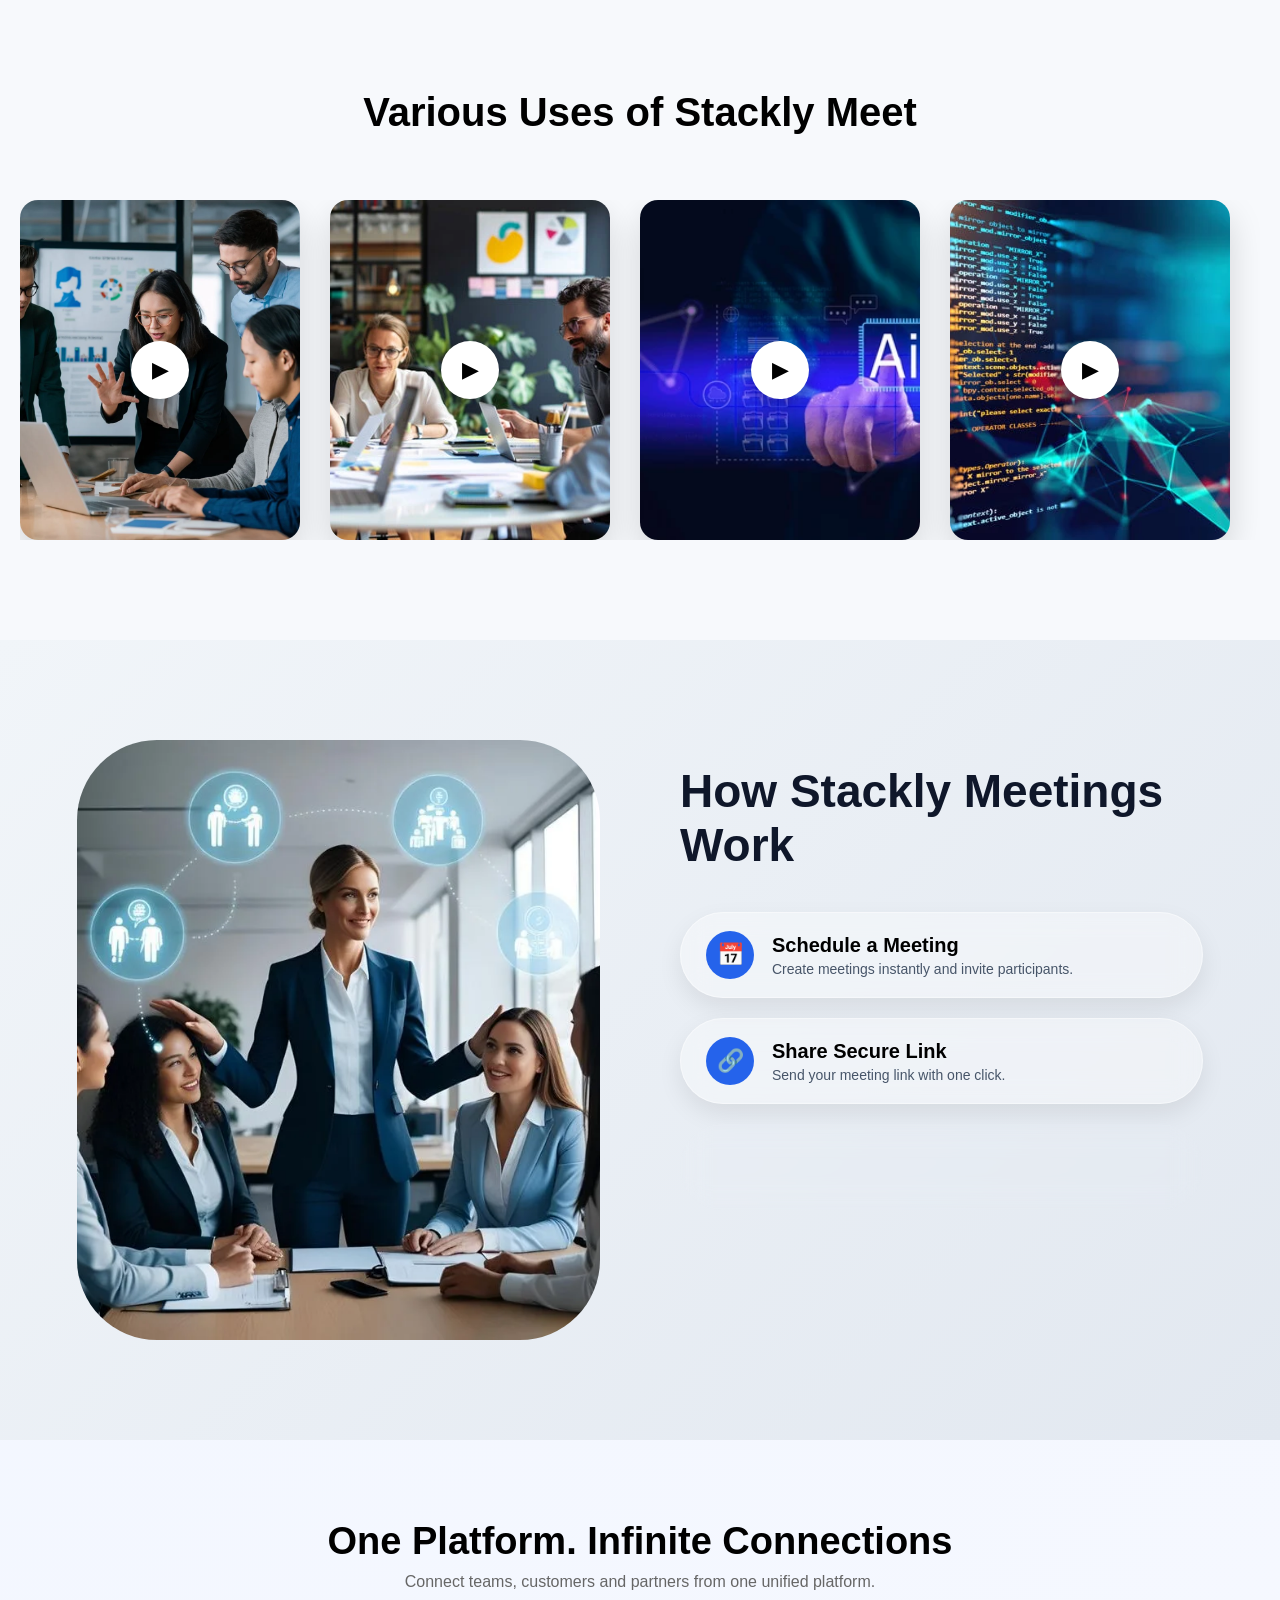
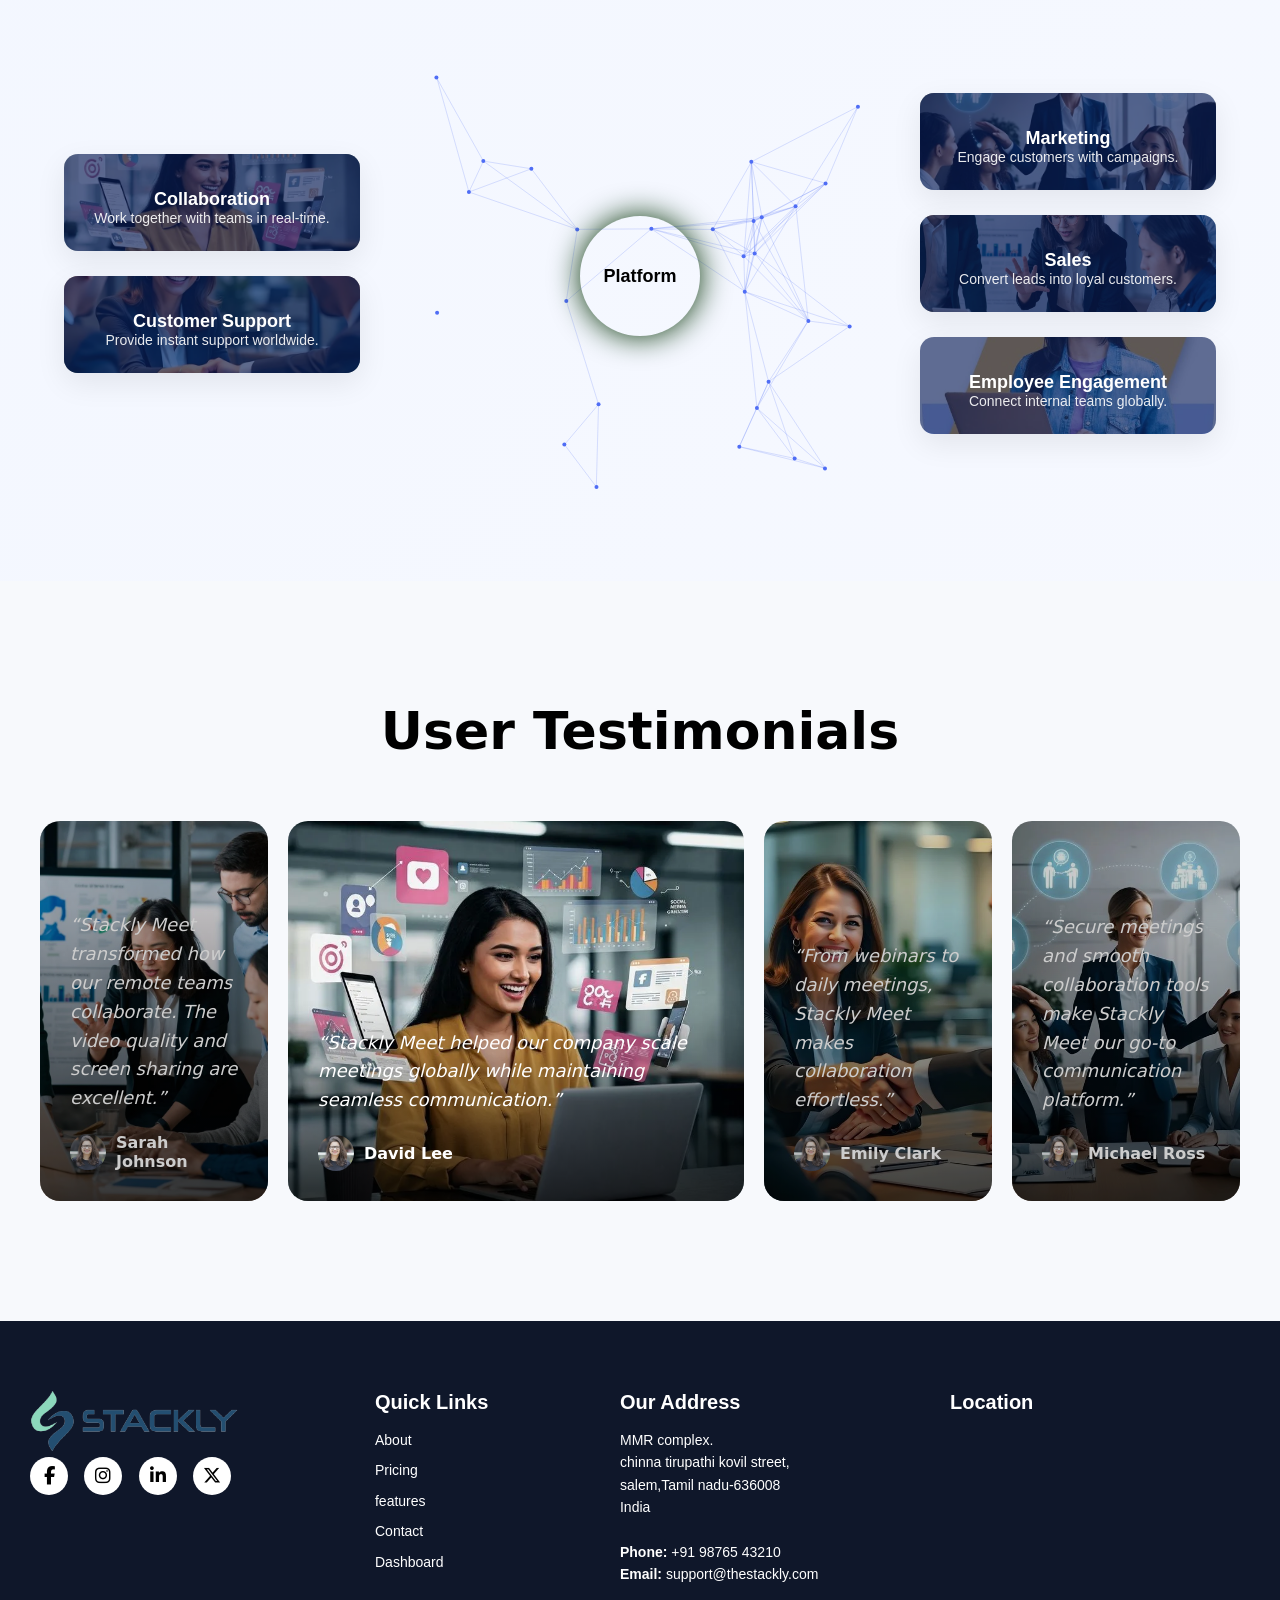
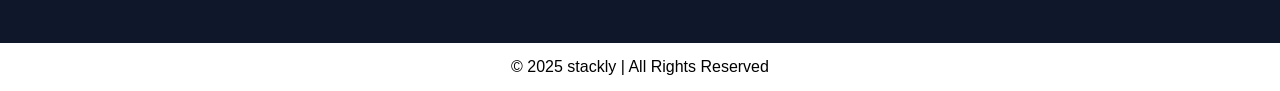
==== commit f0eb3909: "Add files via upload" ====
--- a/index.html
+++ b/index.html
@@ -237,7 +237,7 @@
 }
 
 .stackly-btn-primary{
-background: white;
+background: rgba(255,255,255,.7);
 border:none;
 padding:14px 28px;
 color:black;
@@ -247,7 +247,7 @@
 }
 
 .stackly-btn-secondary{
-background:white;
+background:rgba(255,255,255,.7);
 color:#111;
 border:none;
 padding:14px 28px;
@@ -259,6 +259,7 @@
 /* MEETING INPUT */
 
 .stackly-meeting-input{
+    
 display:flex;
 gap:10px;
 }
@@ -272,7 +273,7 @@
 
 .stackly-meeting-input button{
 padding:12px 20px;
-background: white;
+background: rgba(255,255,255,.7);
 border:none;
 color:BLACK;
 border-radius:5px;
@@ -304,7 +305,7 @@
 
 .stackly-float-card{
 position:absolute;
-background:white;
+background:rgba(255,255,255,.7);
 color:#111;
 padding:10px 16px;
 border-radius:10px;
--- a/style.css
+++ b/style.css
@@ -1,302 +1,258 @@
-/* GLOBAL */
-
+/* ===== PREMIUM GLASS NAVBAR ===== */
 *{
     margin:0;
     padding:0;
     box-sizing:border-box;
+}
+
+body{
+    min-height:200vh;
     font-family:"Segoe UI",sans-serif;
-    }
-    
-    body{
-    min-height:200vh;
-    background:#f5f7fb;
-    transition:0.4s;
-    }
-    
-    /* DARK MODE */
-    
-    body.dark{
-    background:#0f172a;
-    color:white;
-    }
-    
-    /* HEADER */
-    
-    .header{
-    
+    background:linear-gradient(135deg,#eef4ff,#f7f9ff);
+}
+
+/* HEADER */
+.header{
     position:sticky;
     top:0;
     width:100%;
-    z-index:1000;
-    
-    background:rgba(255,255,255,0.75);
-    backdrop-filter:blur(14px);
-    
-    border-bottom:1px solid rgba(0,0,0,0.05);
-    
-    transition:all .35s ease;
-    
-    }
-    
-    /* SHRINK NAVBAR */
-    
-    .header.shrink{
-    box-shadow:0 5px 20px rgba(0,0,0,0.08);
-    }
-    
-    /* NAV CONTAINER */
-    
-    .nav-container{
-    
-    max-width:1300px;
+    z-index:9999;
+    padding:14px 20px;
+
+    background:rgba(255,255,255,0.18);
+    backdrop-filter:blur(18px);
+    -webkit-backdrop-filter:blur(18px);
+
+    border-bottom:1px solid rgba(255,255,255,0.25);
+    box-shadow:0 8px 32px rgba(31,38,135,0.12);
+
+    animation:slideDown .7s ease;
+}
+
+@keyframes slideDown{
+    from{
+        opacity:0;
+        transform:translateY(-30px);
+    }
+    to{
+        opacity:1;
+        transform:translateY(0);
+    }
+}
+
+.nav-container{
+    max-width:1350px;
     margin:auto;
-    
     display:flex;
     align-items:center;
     justify-content:space-between;
-    
-    padding:18px 20px;
-    transition:.3s;
-    
-    }
-    
-    .header.shrink .nav-container{
-    padding:10px 20px;
-    }
-    
-    /* LOGO */
-    
-    .logo img{
-    
-    height:45px;
-    transition:0.3s;
-    
-    }
-    
-    .header.shrink .logo img{
-    height:36px;
-    }
-    
-    /* NAV MENU */
-    
-    .nav-menu{
+}
+
+/* LOGO */
+.logo img{
+    height:48px;
+    transition:.4s;
+}
+
+.logo img:hover{
+    transform:scale(1.08) rotate(2deg);
+}
+
+/* MENU */
+.nav-menu{
+    list-style:none;
     display:flex;
     align-items:center;
-    gap:35px;
-    list-style:none;
-    }
-    
-    /* LINKS */
-    
-    .nav-menu a{
-    
+    gap:32px;
+}
+
+.nav-menu li{
     position:relative;
+}
+
+.nav-menu a{
     text-decoration:none;
-    color:#333;
+    color:#1d1d1d;
     font-size:15px;
-    font-weight:500;
-    
-    padding-bottom:6px;
-    
-    }
-    
-    body.dark .nav-menu a{
-    color:#ddd;
-    }
-    
-    /* HOVER UNDERLINE */
-    
-    .nav-menu a::after{
-    
+    font-weight:600;
+    padding:8px 0;
+    position:relative;
+    transition:.35s;
+}
+
+/* Premium underline */
+.nav-menu a::after{
     content:"";
     position:absolute;
-    
     left:0;
-    bottom:0;
-    
-    width:0%;
-    height:2px;
-    
-    background: white;
-    
-    transition:0.35s;
-    
-    }
-    
-    .nav-menu a:hover::after{
+    bottom:-4px;
+    width:0;
+    height:3px;
+    border-radius:20px;
+    background:linear-gradient(90deg,#3b82f6,#7c3aed);
+    transition:.35s;
+}
+
+.nav-menu a:hover{
+    color:#3b82f6;
+}
+
+.nav-menu a:hover::after,
+.nav-menu a.active::after{
     width:100%;
-    }
-    
-    /* ACTIVE */
-    
-    .nav-menu a.active{
-    color:linear-gradient(135deg,#021a12,#063a2b);
-    font-weight:600;
-    }
-    
-    .nav-menu a.active::after{
-    width:100%;
-    }
-    
-    /* DROPDOWN */
-    
-    .dropdown{
-    position:relative;
-    }
-    
-    .dropdown-menu{
-    
+}
+
+/* Active link glow */
+.nav-menu a.active{
+    color:#3b82f6;
+    text-shadow:0 0 12px rgba(59,130,246,.4);
+}
+
+/* DROPDOWN */
+.dropdown-menu{
     position:absolute;
-    
-    top:40px;
+    top:120%;
     left:0;
-    
-    background:white;
-    
-    box-shadow:0 10px 30px rgba(0,0,0,0.08);
-    
-    border-radius:8px;
-    
-    width:160px;
-    
+    min-width:180px;
+
+    background:rgba(255,255,255,0.6);
+    backdrop-filter:blur(18px);
+
+    border:1px solid rgba(255,255,255,.3);
+    border-radius:16px;
+
+    box-shadow:0 15px 35px rgba(0,0,0,0.12);
+
     display:none;
-    flex-direction:column;
-    
-    padding:8px 0;
-    
-    }
-    
-    body.dark .dropdown-menu{
-    background:#1e293b;
-    }
-    
-    .dropdown-menu a{
-    padding:10px 15px;
-    font-size:14px;
-    }
-    
-    .dropdown:hover .dropdown-menu{
-    display:flex;
-    }
-    
-    /* BUTTONS */
-    
-    .nav-buttons{
-    display:flex;
-    align-items:center;
-    gap:15px;
-    }
-    
-    /* LOGIN */
-    
-    .login-btn{
-    text-decoration:none;
-    color:#333;
-    font-weight:500;
-    }
-    
-    body.dark .login-btn{
-    color:#ddd;
-    }
-    
-    /* SIGNUP */
-    
-    .signup-btn{
-    background: rgb(102, 100, 100);
-    color:white;
-    padding:8px 18px;
-    border-radius:6px;
-    font-size:14px;
-    text-decoration:none;
-    transition:.3s;
-    }
-    
-    .signup-btn:hover{
-    background: black;
-    }
-    
-    /* DARK MODE ICON */
-    
-    .dark-toggle{
-    cursor:pointer;
-    font-size:20px;
-    }
-    
-    /* MOBILE */
-    
-    .menu-toggle{
+    overflow:hidden;
+    animation:dropdownAnim .35s ease;
+}
+
+@keyframes dropdownAnim{
+    from{
+        opacity:0;
+        transform:translateY(12px);
+    }
+    to{
+        opacity:1;
+        transform:translateY(0);
+    }
+}
+
+.dropdown-menu a{
+    display:block;
+    padding:14px 18px;
+}
+
+.dropdown-menu a:hover{
+    background:rgba(255,255,255,.4);
+}
+
+.dropdown:hover .dropdown-menu{
+    display:block;
+}
+
+/* Hamburger */
+.menu-toggle{
     display:none;
     font-size:28px;
     cursor:pointer;
-    }
-    
-    /* MOBILE RESPONSIVE */
-    
-    @media (max-width:900px){
-    
+    transition:.3s;
+}
+
+.menu-toggle:hover{
+    transform:rotate(90deg);
+}
+
+/* Tablet */
+@media (max-width:992px){
+
     .menu-toggle{
-    display:block;
-    }
-    
+        display:block;
+    }
+
     .nav-menu{
-    
-    position:absolute;
-    
-    top:70px;
-    left:0;
-    
-    width:100%;
-    
-    background:white;
-    
-    flex-direction:column;
-    
-    align-items:flex-start;
-    
-    gap:15px;
-    
-    padding:20px;
-    
-    display:none;
-    
-    box-shadow:0 10px 25px rgba(0,0,0,0.08);
-    
-    }
-    
-    body.dark .nav-menu{
-    background: white;
-    }
-    
+        position:absolute;
+        top:85px;
+        left:15px;
+        right:15px;
+
+        display:none;
+        flex-direction:column;
+        align-items:flex-start;
+        gap:10px;
+        padding:24px;
+
+        border-radius:24px;
+
+        background:rgba(255,255,255,0.5);
+        backdrop-filter:blur(20px);
+
+        box-shadow:0 15px 40px rgba(0,0,0,0.12);
+    }
+
     .nav-menu.active{
-    display:flex;
-    }
-    
+        display:flex;
+        animation:mobileFade .4s ease;
+    }
+
+    @keyframes mobileFade{
+        from{
+            opacity:0;
+            transform:translateY(-15px);
+        }
+        to{
+            opacity:1;
+            transform:translateY(0);
+        }
+    }
+
+    .nav-menu li{
+        width:100%;
+    }
+
+    .nav-menu a{
+        width:100%;
+        display:block;
+        padding:12px 0;
+    }
+
     .dropdown-menu{
-    position:relative;
-    top:0;
-    box-shadow:none;
-    padding-left:15px;
-    }
-    
+        position:static;
+        display:none;
+        width:100%;
+        margin-top:8px;
+        box-shadow:none;
+        background:rgba(255,255,255,.7);
+    }
+
+    .dropdown.active .dropdown-menu{
+        display:block;
+    }
+
     .dropdown:hover .dropdown-menu{
-    display:none;
-    }
-    
-    .dropdown.active .dropdown-menu{
-    display:flex;
-    }
-    
-    .nav-buttons{
-    margin-top:10px;
-    }
-    
-    }
-    
-    
-
+        display:none;
+    }
+}
+
+/* Mobile */
+@media (max-width:576px){
+
+    .header{
+        padding:10px 14px;
+    }
+
+    .logo img{
+        height:40px;
+    }
+
+    .menu-toggle{
+        font-size:24px;
+    }
+}
 /* ================= FOOTER ================= */
 .footer {
-    background: rgb(5, 4, 37);
+    background: #0f172a;
     padding-top: 40px;
     color: white;
 }
